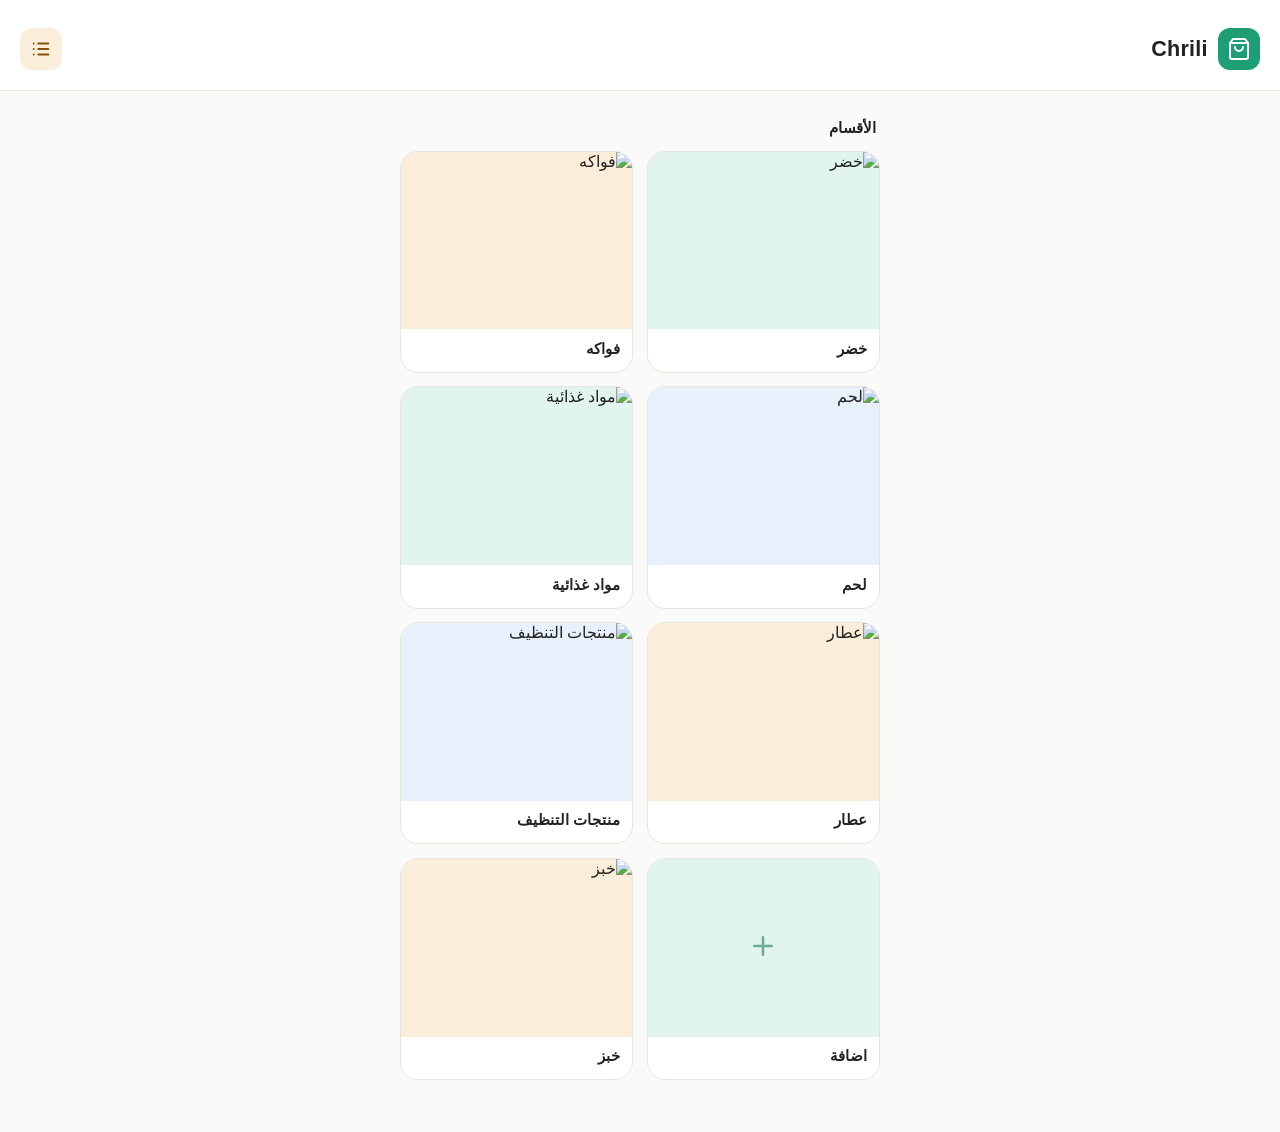
==== index.html @ 90c9ab8b "index pages" ====
<!DOCTYPE html>
<html lang="ar" dir="rtl">
<head>
<meta charset="UTF-8">
<meta name="viewport" content="width=device-width, initial-scale=1.0, maximum-scale=1.0, viewport-fit=cover">
<title>Chrili</title>
<style>
  :root{
    --teal:#1D9E75;
    --teal-dark:#0F6E56;
    --teal-light:#E1F5EE;
    --amber:#EF9F27;
    --amber-dark:#854F0B;
    --amber-light:#FAEEDA;
    --blue:#378ADD;
    --blue-dark:#0C447C;
    --blue-light:#E6F1FB;
    --bg:#FAFAF8;
    --card-bg:#FFFFFF;
    --ink:#22221F;
    --ink-soft:#6B6A63;
    --border:#E7E5DE;
    --radius:18px;
  }

  *{box-sizing:border-box; margin:0; padding:0;}

  body{
    background:var(--bg);
    color:var(--ink);
    font-family:'Segoe UI', 'Tahoma', 'Helvetica Neue', Arial, sans-serif;
    -webkit-font-smoothing:antialiased;
    min-height:100vh;
    padding-bottom:2rem;
  }

  header{
    padding:1.75rem 1.25rem 1.25rem;
    background:linear-repeat, var(--card-bg);
    background:var(--card-bg);
    border-bottom:1px solid var(--border);
    position:sticky;
    top:0;
    z-index:10;
  }

  .brand{
    display:flex;
    align-items:center;
    gap:0.65rem;
  }

  .brand-mark{
    width:42px;
    height:42px;
    border-radius:12px;
    background:var(--teal);
    display:flex;
    align-items:center;
    justify-content:center;
    flex-shrink:0;
  }

  .brand-mark svg{ width:24px; height:24px; }

  .brand-text h1{
    font-size:1.35rem;
    font-weight:700;
    letter-spacing:0.2px;
  }

  .brand-text p{
    font-size:0.8rem;
    color:var(--ink-soft);
    margin-top:1px;
  }

  .header-row{
    display:flex;
    align-items:center;
    justify-content:space-between;
    gap:0.75rem;
  }

  .list-btn{
    width:42px;
    height:42px;
    border-radius:12px;
    background:var(--amber-light);
    display:flex;
    align-items:center;
    justify-content:center;
    flex-shrink:0;
    color:var(--amber-dark);
    text-decoration:none;
    -webkit-tap-highlight-color:transparent;
    transition:transform 0.12s ease;
  }

  .list-btn:active{ transform:scale(0.94); }

  .list-btn svg{ width:22px; height:22px; }

  main{
    padding:1.25rem;
    max-width:520px;
    margin:0 auto;
  }

  .section-label{
    font-size:0.95rem;
    font-weight:700;
    color:var(--ink);
    margin:0.5rem 0.25rem 0.85rem;
  }

  .grid{
    display:grid;
    grid-template-columns:repeat(2, 1fr);
    gap:0.85rem;
  }

  .card{
    background:var(--card-bg);
    border:1px solid var(--border);
    border-radius:var(--radius);
    overflow:hidden;
    text-decoration:none;
    color:inherit;
    display:flex;
    flex-direction:column;
    -webkit-tap-highlight-color:transparent;
    transition:transform 0.12s ease;
  }

  .card:active{
    transform:scale(0.97);
  }

  .card-image{
    aspect-ratio:1.3 / 1;
    width:100%;
    display:flex;
    align-items:center;
    justify-content:center;
    position:relative;
  }

  .card-image img{
    width:100%;
    height:100%;
    object-fit:cover;
    display:block;
  }

  .card-image .placeholder-icon{
    opacity:0.55;
  }

  .card-image .placeholder-icon svg{
    width:30px;
    height:30px;
  }

  .card-title{
    padding:0.65rem 0.75rem 0.8rem;
    font-size:0.92rem;
    font-weight:600;
    line-height:1.3;
  }

  /* three-color rotation for card image backgrounds */
  .card:nth-child(3n+1) .card-image{ background:var(--teal-light); }
  .card:nth-child(3n+1) .placeholder-icon{ color:var(--teal-dark); }

  .card:nth-child(3n+2) .card-image{ background:var(--amber-light); }
  .card:nth-child(3n+2) .placeholder-icon{ color:var(--amber-dark); }

  .card:nth-child(3n+3) .card-image{ background:var(--blue-light); }
  .card:nth-child(3n+3) .placeholder-icon{ color:var(--blue-dark); }

  .add-card{
    background:var(--card-bg);
    border:1.5px dashed var(--border);
    border-radius:var(--radius);
    display:flex;
    flex-direction:column;
    align-items:center;
    justify-content:center;
    aspect-ratio:1.3/1;
    color:var(--ink-soft);
    gap:0.4rem;
    grid-column:1 / -1;
    padding:1.4rem;
    text-decoration:none;
  }

  .add-card svg{ width:26px; height:26px; }

  .add-card span{ font-size:0.85rem; font-weight:600; }

  footer{
    text-align:center;
    padding:1.5rem 1rem 0.5rem;
    font-size:0.75rem;
    color:var(--ink-soft);
  }

  /* add-category overlay */
  .overlay{
    position:fixed;
    inset:0;
    background:rgba(34,34,31,0.45);
    display:none;
    align-items:flex-end;
    justify-content:center;
    z-index:50;
  }

  .overlay.open{ display:flex; }

  .add-panel{
    background:var(--card-bg);
    width:100%;
    max-width:520px;
    border-radius:22px 22px 0 0;
    padding:1.5rem 1.25rem calc(1.5rem + env(safe-area-inset-bottom));
  }

  .add-panel-title{
    font-size:1.05rem;
    font-weight:700;
    margin-bottom:1.1rem;
  }

  .field-label{
    display:block;
    font-size:0.82rem;
    font-weight:600;
    color:var(--ink-soft);
    margin:0.9rem 0 0.4rem;
  }

  .field-input{
    width:100%;
    padding:0.7rem 0.85rem;
    border:1px solid var(--border);
    border-radius:12px;
    font-size:0.95rem;
    font-family:inherit;
    background:var(--bg);
    color:var(--ink);
  }

  .field-input:focus{
    outline:none;
    border-color:var(--teal);
  }

  .panel-actions{
    display:flex;
    gap:0.75rem;
    margin-top:1.4rem;
  }

  .btn-cancel, .btn-save{
    flex:1;
    padding:0.75rem;
    border-radius:12px;
    font-size:0.92rem;
    font-weight:700;
    font-family:inherit;
    border:none;
    cursor:pointer;
  }

  .btn-cancel{
    background:var(--bg);
    color:var(--ink-soft);
    border:1px solid var(--border);
  }

  .btn-save{
    background:var(--teal);
    color:#fff;
  }

  .btn-save:active, .btn-cancel:active{
    transform:scale(0.97);
  }
</style>
</head>
<body>

<header>
  <div class="header-row">
    <div class="brand">
      <div class="brand-mark">
        <svg viewBox="0 0 24 24" fill="none" stroke="white" stroke-width="2" stroke-linecap="round" stroke-linejoin="round">
          <path d="M6 2 3 6v14a2 2 0 0 0 2 2h14a2 2 0 0 0 2-2V6l-3-4Z"/>
          <path d="M3 6h18"/>
          <path d="M16 10a4 4 0 0 1-8 0"/>
        </svg>
      </div>
      <div class="brand-text">
        <h1>Chrili</h1>
      </div>
    </div>

    <a href="list.html" class="list-btn" aria-label="لائحة المنتجات">
      <svg viewBox="0 0 24 24" fill="none" stroke="currentColor" stroke-width="2" stroke-linecap="round" stroke-linejoin="round">
        <path d="M9 6h11M9 12h11M9 18h11"/>
        <path d="M4 6h.01M4 12h.01M4 18h.01"/>
      </svg>
    </a>
  </div>
</header>

<main>
  <p class="section-label">الأقسام</p>

  <div class="grid">

    <a href="vegetables.html" class="card">
      <div class="card-image">
        <img src="https://cdn.britannica.com/17/196817-050-6A15DAC3/vegetables.jpg?w=400&h=300&c=crop" alt="خضر">
      </div>
      <div class="card-title">خضر</div>
    </a>

    <a href="fruits.html" class="card">
      <div class="card-image">
        <img src="https://new-server.developingexperts.com/file-cdn/images/get/10327817-17cf-4578-97e1-704cbadb8a01?transform=resize:340x_~fit:contain;format:webp;quality:80" alt="فواكه">
      </div>
      <div class="card-title">فواكه</div>
    </a>

    <a href="meat.html" class="card">
      <div class="card-image">
        <img src="https://cdn.britannica.com/72/143572-050-87DF1262/pork-butcher-shop-Hong-Kong.jpg" alt="لحم">
      </div>
      <div class="card-title">لحم</div>
    </a>

    <a href="groceries.html" class="card">
      <div class="card-image">
        <img src="https://www.sciencesetavenir.fr/assets/img/2018/04/12/cover-r4x3w1200-5acf35a316a27-des-additifs-dans-nos-yaourts.jpg" alt="مواد غذائية">
      </div>
      <div class="card-title">مواد غذائية</div>
    </a>

    <a href="spices.html" class="card">
      <div class="card-image">
        <img src="https://nyspiceshop.com/cdn/shop/articles/SPICES_VS._SEASONING.jpeg?v=1568991269" alt="عطار">
      </div>
      <div class="card-title">عطار</div>
    </a>

    <a href="cleaning.html" class="card">
      <div class="card-image">
        <img src="https://encrypted-tbn0.gstatic.com/images?q=tbn:ANd9GcSb67256nlsyabOCZ8KqIWoLm4LK-iqXU70BHG3jqZciRvmSw8yTvem2GU&s=10" alt="منتجات التنظيف">
      </div>
      <div class="card-title">منتجات التنظيف</div>
    </a>

    <a href="pantry.html" class="card" aria-label="اضافة قسم جديد">
      <div class="card-image">
        <span class="placeholder-icon">
          <svg viewBox="0 0 24 24" fill="none" stroke="currentColor" stroke-width="2" stroke-linecap="round" stroke-linejoin="round" width="36" height="36" aria-hidden="true">
  <path d="M12 5v14M5 12h14"/>
</svg>
        </span>
      </div>
      <div class="card-title">اضافة</div>
    </a>

    <a href="bakery.html" class="card">
      <div class="card-image">
        <img src="https://upload.wikimedia.org/wikipedia/commons/thumb/c/c7/Korb_mit_Br%C3%B6tchen.JPG/1280px-Korb_mit_Br%C3%B6tchen.JPG" alt="خبز">
      </div>
      <div class="card-title">خبز</div>
    </a>

  </div>
</main>

<div class="overlay" id="overlay">
  <div class="add-panel">
    <p class="add-panel-title">قسم جديد</p>

    <label class="field-label" for="catName">اسم القسم</label>
    <input type="text" id="catName" class="field-input" placeholder="مثال: فواكه مجففة">

    <label class="field-label" for="catLink">اسم الصفحة (اختياري)</label>
    <input type="text" id="catLink" class="field-input" placeholder="مثال: dried-fruits.html">

    <div class="panel-actions">
      <button type="button" class="btn-cancel" id="cancelBtn">إلغاء</button>
      <button type="button" class="btn-save" id="saveBtn">إضافة</button>
    </div>
  </div>
</div>

<script>
  const grid = document.querySelector('.grid');
  const addCardBtn = document.getElementById('addCardBtn');
  const overlay = document.getElementById('overlay');
  const cancelBtn = document.getElementById('cancelBtn');
  const saveBtn = document.getElementById('saveBtn');
  const catName = document.getElementById('catName');
  const catLink = document.getElementById('catLink');

  const STORAGE_KEY = 'chrili-custom-categories';

  const colorClasses = ['c1', 'c2', 'c3'];
  const colorStyles = {
    c1: { bg: 'var(--teal-light)', ic: 'var(--teal-dark)' },
    c2: { bg: 'var(--amber-light)', ic: 'var(--amber-dark)' },
    c3: { bg: 'var(--blue-light)', ic: 'var(--blue-dark)' }
  };

  function slugify(text){
    return text.trim().toLowerCase()
      .replace(/[^\p{L}\p{N}]+/gu, '-')
      .replace(/^-+|-+$/g, '') || 'category';
  }

  function createCard(name, link, colorKey){
    const a = document.createElement('a');
    a.className = 'card';
    a.href = link;
    const colors = colorStyles[colorKey];
    a.innerHTML = `
      <div class="card-image" style="background:${colors.bg}">
        <span class="placeholder-icon" style="color:${colors.ic}">
          <svg viewBox="0 0 24 24" fill="none" stroke="currentColor" stroke-width="1.8" stroke-linecap="round" stroke-linejoin="round"><rect x="4" y="4" width="16" height="16" rx="3"/><path d="M12 8v8M8 12h8"/></svg>
        </span>
      </div>
      <div class="card-title">${name}</div>
    `;
    return a;
  }

  function addCategory(name, link, save){
    const count = grid.querySelectorAll('.card').length;
    const colorKey = colorClasses[count % 3];
    const finalLink = link || (slugify(name) + '.html');
    const card = createCard(name, finalLink, colorKey);
    grid.insertBefore(card, addCardBtn);

    if(save){
      const list = JSON.parse(localStorage.getItem(STORAGE_KEY) || '[]');
      list.push({ name, link: finalLink });
      localStorage.setItem(STORAGE_KEY, JSON.stringify(list));
    }
  }

  function openPanel(){
    overlay.classList.add('open');
    catName.value = '';
    catLink.value = '';
    setTimeout(() => catName.focus(), 50);
  }

  function closePanel(){
    overlay.classList.remove('open');
  }

  if(addCardBtn){ addCardBtn.addEventListener('click', openPanel); }
  cancelBtn.addEventListener('click', closePanel);
  overlay.addEventListener('click', (e) => { if(e.target === overlay) closePanel(); });

  saveBtn.addEventListener('click', () => {
    const name = catName.value.trim();
    if(!name) { catName.focus(); return; }
    addCategory(name, catLink.value.trim(), true);
    closePanel();
  });

  catName.addEventListener('keydown', (e) => {
    if(e.key === 'Enter') saveBtn.click();
  });

  // restore previously added categories
  (function restore(){
    const list = JSON.parse(localStorage.getItem(STORAGE_KEY) || '[]');
    list.forEach(item => addCategory(item.name, item.link, false));
  })();
</script>

</body>
</html>
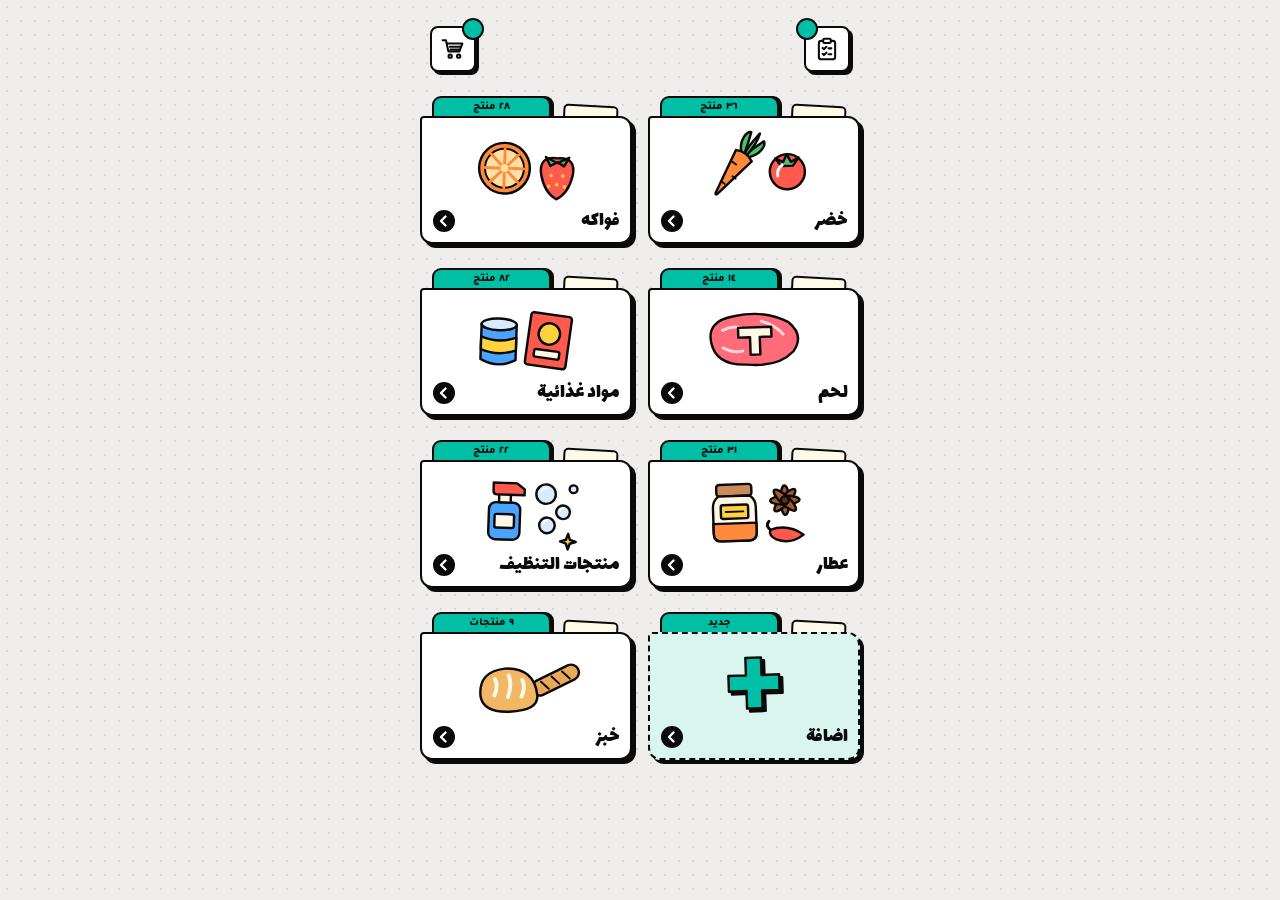
==== commit 84b5d313: "update the index to retro version" ====
--- a/index.html
+++ b/index.html
@@ -1,492 +1,344 @@
-<!DOCTYPE html>
-<html lang="ar" dir="rtl">
-<head>
-<meta charset="UTF-8">
-<meta name="viewport" content="width=device-width, initial-scale=1.0, maximum-scale=1.0, viewport-fit=cover">
-<title>Chrili</title>
+<!doctype html><html><head><meta charset=utf8><meta name=viewport content="width=device-width,initial-scale=1,viewport-fit=cover"><style>:root{color-scheme:light;box-sizing:border-box;padding-top:env(safe-area-inset-top,0px);padding-bottom:env(safe-area-inset-bottom,0px)}html{scroll-padding-top:env(safe-area-inset-top,0px)}body{margin:0;padding:0;font:14px -apple-system,BlinkMacSystemFont,sans-serif;background:#fff;color:#000}img{max-width:100%}[hidden]:not([hidden=until-found i]){display:none!important}</style></head><body>
+<title>Chrili-list</title>
+<meta name="claude:viewport-fit-sides" content="cover">
+<link rel="preconnect" href="https://fonts.googleapis.com">
+<link rel="preconnect" href="https://fonts.gstatic.com" crossorigin>
+<link rel="stylesheet" href="https://fonts.googleapis.com/css2?family=Lalezar&family=Tajawal:wght@500;700;800&display=swap">
 <style>
-  :root{
-    --teal:#1D9E75;
-    --teal-dark:#0F6E56;
-    --teal-light:#E1F5EE;
-    --amber:#EF9F27;
-    --amber-dark:#854F0B;
-    --amber-light:#FAEEDA;
-    --blue:#378ADD;
-    --blue-dark:#0C447C;
-    --blue-light:#E6F1FB;
-    --bg:#FAFAF8;
-    --card-bg:#FFFFFF;
-    --ink:#22221F;
-    --ink-soft:#6B6A63;
-    --border:#E7E5DE;
-    --radius:18px;
-  }
-
-  *{box-sizing:border-box; margin:0; padding:0;}
-
-  body{
-    background:var(--bg);
-    color:var(--ink);
-    font-family:'Segoe UI', 'Tahoma', 'Helvetica Neue', Arial, sans-serif;
-    -webkit-font-smoothing:antialiased;
-    min-height:100vh;
-    padding-bottom:2rem;
-  }
-
-  header{
-    padding:1.75rem 1.25rem 1.25rem;
-    background:linear-repeat, var(--card-bg);
-    background:var(--card-bg);
-    border-bottom:1px solid var(--border);
-    position:sticky;
-    top:0;
-    z-index:10;
-  }
-
-  .brand{
-    display:flex;
-    align-items:center;
-    gap:0.65rem;
-  }
-
-  .brand-mark{
-    width:42px;
-    height:42px;
-    border-radius:12px;
-    background:var(--teal);
-    display:flex;
-    align-items:center;
-    justify-content:center;
-    flex-shrink:0;
-  }
-
-  .brand-mark svg{ width:24px; height:24px; }
-
-  .brand-text h1{
-    font-size:1.35rem;
-    font-weight:700;
-    letter-spacing:0.2px;
-  }
-
-  .brand-text p{
-    font-size:0.8rem;
-    color:var(--ink-soft);
-    margin-top:1px;
-  }
-
-  .header-row{
-    display:flex;
-    align-items:center;
-    justify-content:space-between;
-    gap:0.75rem;
-  }
-
-  .list-btn{
-    width:42px;
-    height:42px;
-    border-radius:12px;
-    background:var(--amber-light);
-    display:flex;
-    align-items:center;
-    justify-content:center;
-    flex-shrink:0;
-    color:var(--amber-dark);
-    text-decoration:none;
-    -webkit-tap-highlight-color:transparent;
-    transition:transform 0.12s ease;
-  }
-
-  .list-btn:active{ transform:scale(0.94); }
-
-  .list-btn svg{ width:22px; height:22px; }
-
-  main{
-    padding:1.25rem;
-    max-width:520px;
-    margin:0 auto;
-  }
-
-  .section-label{
-    font-size:0.95rem;
-    font-weight:700;
-    color:var(--ink);
-    margin:0.5rem 0.25rem 0.85rem;
-  }
-
-  .grid{
-    display:grid;
-    grid-template-columns:repeat(2, 1fr);
-    gap:0.85rem;
-  }
-
-  .card{
-    background:var(--card-bg);
-    border:1px solid var(--border);
-    border-radius:var(--radius);
-    overflow:hidden;
-    text-decoration:none;
-    color:inherit;
-    display:flex;
-    flex-direction:column;
-    -webkit-tap-highlight-color:transparent;
-    transition:transform 0.12s ease;
-  }
-
-  .card:active{
-    transform:scale(0.97);
-  }
-
-  .card-image{
-    aspect-ratio:1.3 / 1;
-    width:100%;
-    display:flex;
-    align-items:center;
-    justify-content:center;
-    position:relative;
-  }
-
-  .card-image img{
-    width:100%;
-    height:100%;
-    object-fit:cover;
-    display:block;
-  }
-
-  .card-image .placeholder-icon{
-    opacity:0.55;
-  }
-
-  .card-image .placeholder-icon svg{
-    width:30px;
-    height:30px;
-  }
-
-  .card-title{
-    padding:0.65rem 0.75rem 0.8rem;
-    font-size:0.92rem;
-    font-weight:600;
-    line-height:1.3;
-  }
-
-  /* three-color rotation for card image backgrounds */
-  .card:nth-child(3n+1) .card-image{ background:var(--teal-light); }
-  .card:nth-child(3n+1) .placeholder-icon{ color:var(--teal-dark); }
-
-  .card:nth-child(3n+2) .card-image{ background:var(--amber-light); }
-  .card:nth-child(3n+2) .placeholder-icon{ color:var(--amber-dark); }
-
-  .card:nth-child(3n+3) .card-image{ background:var(--blue-light); }
-  .card:nth-child(3n+3) .placeholder-icon{ color:var(--blue-dark); }
-
-  .add-card{
-    background:var(--card-bg);
-    border:1.5px dashed var(--border);
-    border-radius:var(--radius);
-    display:flex;
-    flex-direction:column;
-    align-items:center;
-    justify-content:center;
-    aspect-ratio:1.3/1;
-    color:var(--ink-soft);
-    gap:0.4rem;
-    grid-column:1 / -1;
-    padding:1.4rem;
-    text-decoration:none;
-  }
-
-  .add-card svg{ width:26px; height:26px; }
-
-  .add-card span{ font-size:0.85rem; font-weight:600; }
-
-  footer{
-    text-align:center;
-    padding:1.5rem 1rem 0.5rem;
-    font-size:0.75rem;
-    color:var(--ink-soft);
-  }
-
-  /* add-category overlay */
-  .overlay{
-    position:fixed;
-    inset:0;
-    background:rgba(34,34,31,0.45);
-    display:none;
-    align-items:flex-end;
-    justify-content:center;
-    z-index:50;
-  }
-
-  .overlay.open{ display:flex; }
-
-  .add-panel{
-    background:var(--card-bg);
-    width:100%;
-    max-width:520px;
-    border-radius:22px 22px 0 0;
-    padding:1.5rem 1.25rem calc(1.5rem + env(safe-area-inset-bottom));
-  }
-
-  .add-panel-title{
-    font-size:1.05rem;
-    font-weight:700;
-    margin-bottom:1.1rem;
-  }
-
-  .field-label{
-    display:block;
-    font-size:0.82rem;
-    font-weight:600;
-    color:var(--ink-soft);
-    margin:0.9rem 0 0.4rem;
-  }
-
-  .field-input{
-    width:100%;
-    padding:0.7rem 0.85rem;
-    border:1px solid var(--border);
-    border-radius:12px;
-    font-size:0.95rem;
-    font-family:inherit;
-    background:var(--bg);
-    color:var(--ink);
-  }
-
-  .field-input:focus{
-    outline:none;
-    border-color:var(--teal);
-  }
-
-  .panel-actions{
-    display:flex;
-    gap:0.75rem;
-    margin-top:1.4rem;
-  }
-
-  .btn-cancel, .btn-save{
-    flex:1;
-    padding:0.75rem;
-    border-radius:12px;
-    font-size:0.92rem;
-    font-weight:700;
-    font-family:inherit;
-    border:none;
-    cursor:pointer;
-  }
-
-  .btn-cancel{
-    background:var(--bg);
-    color:var(--ink-soft);
-    border:1px solid var(--border);
-  }
-
-  .btn-save{
-    background:var(--teal);
-    color:#fff;
-  }
-
-  .btn-save:active, .btn-cancel:active{
-    transform:scale(0.97);
-  }
+/* Layout: a retro file cabinet. Two-column grid of folders (teal tab, hard black offset shadow, paper sheet peeking out the back),
+   a hand-drawn sticker inside each one, cart and shopping-list buttons pinned to the top corners exactly as in the wireframe.
+   Single look by choice: flat paper, black ink, one teal. */
+:root {
+  --paper: #efeeec;
+  --ink: #0a0a0a;
+  --teal: #00bfa5;
+  --mint: #d9f5ee;
+  --cream: #fffbe8;
+  --white: #ffffff;
+  --danger: #a3211b;
+  --f-display: 'Lalezar', 'Tajawal', 'Segoe UI', Tahoma, sans-serif;
+  --f-body: 'Tajawal', 'Segoe UI', Tahoma, sans-serif;
+}
+* { box-sizing: border-box; }
+body {
+  background-color: var(--paper);
+  background-image: radial-gradient(rgba(10, 10, 10, 0.1) 1px, transparent 1.2px);
+  background-size: 14px 14px;
+  color: var(--ink);
+  font-family: var(--f-body);
+  padding-left: max(16px, env(safe-area-inset-left, 0px));
+  padding-right: max(16px, env(safe-area-inset-right, 0px));
+  padding-block: 18px 44px;
+  min-height: 100vh;
+}
+.app { max-width: 440px; margin: 0 auto; }
+
+.top { direction: ltr; display: flex; justify-content: space-between; padding: 8px 10px 0; }
+.icon-btn {
+  position: relative; width: 46px; height: 46px; display: grid; place-items: center; padding: 0;
+  background: var(--white); border: 2px solid var(--ink); border-radius: 8px; box-shadow: 3px 3px 0 var(--ink);
+  cursor: pointer; transition: translate 0.08s, box-shadow 0.08s; -webkit-tap-highlight-color: transparent;
+}
+.icon-btn:active { translate: 2px 2px; box-shadow: 1px 1px 0 var(--ink); }
+.icon-btn:focus-visible { outline: 3px dashed var(--ink); outline-offset: 4px; }
+.icon-btn svg { width: 26px; height: 26px; }
+.badge {
+  position: absolute; top: -10px; min-width: 22px; height: 22px; padding: 0 5px;
+  background: var(--teal); color: var(--ink); border: 2px solid var(--ink); border-radius: 11px;
+  font: 800 12px/18px var(--f-body); text-align: center;
+}
+.badge.r { right: -10px; }
+.badge.l { left: -10px; }
+
+/* heading */
+.heading { display: flex; align-items: flex-end; justify-content: space-between; gap: 12px; margin-top: 26px; }
+h1 {
+  margin: 0; font: 400 38px/1.15 var(--f-display); padding-inline: 6px;
+  background-image: linear-gradient(transparent 60%, var(--teal) 60% 92%, transparent 92%);
+}
+.count {
+  font: 800 13px/1 var(--f-body); padding: 7px 11px; background: var(--white);
+  border: 2px solid var(--ink); border-radius: 999px; white-space: nowrap;
+}
+.lead { margin: 10px 6px 0; font: 500 15px/1.6 var(--f-body); color: #3b3a38; }
+
+/* folders */
+.grid { display: grid; grid-template-columns: repeat(2, minmax(0, 1fr)); gap: 24px 16px; margin-top: 24px; }
+.folder {
+  position: relative; display: block; width: 100%; padding: 20px 0 0; border: 0; background: none;
+  font: inherit; color: inherit; text-align: right; cursor: pointer; isolation: isolate;
+  transition: translate 0.08s; -webkit-tap-highlight-color: transparent;
+}
+.folder:active { translate: 3px 3px; }
+.folder:active .card { box-shadow: 1px 1px 0 var(--ink); }
+.folder:focus-visible { outline: 3px dashed var(--ink); outline-offset: 5px; border-radius: 12px; }
+.tab {
+  position: absolute; left: 12px; top: 0; width: 56%; height: 20px; z-index: 2;
+  display: grid; place-items: center; background: var(--teal);
+  border: 2px solid var(--ink); border-bottom: 0; border-radius: 9px 9px 0 0; box-shadow: 3px 0 0 var(--ink);
+}
+.tabtxt { font: 800 11px/1 var(--f-body); white-space: nowrap; }
+.paper {
+  position: absolute; right: 14px; top: 9px; width: 26%; height: 26px; z-index: 0;
+  background: var(--cream); border: 2px solid var(--ink); border-radius: 5px; rotate: 3deg; transition: translate 0.18s;
+}
+.card {
+  position: relative; z-index: 1; display: flex; flex-direction: column; height: 128px; padding: 6px 10px 9px;
+  background: var(--white); border: 2px solid var(--ink); border-radius: 4px 12px 12px 12px; box-shadow: 4px 4px 0 var(--ink);
+  transition: box-shadow 0.08s;
+}
+.art { flex: 1; min-height: 0; display: grid; place-items: center; }
+.art svg { width: 100%; height: 78px; overflow: visible; rotate: -2deg; transition: translate 0.18s, rotate 0.18s; }
+.folder:nth-child(even) .art svg { rotate: 2deg; }
+@media (hover: hover) {
+  .folder:hover .art svg { translate: 0 -6px; rotate: -5deg; }
+  .folder:hover .paper { translate: 0 -5px; }
+}
+.row { display: flex; align-items: center; justify-content: space-between; gap: 8px; }
+.name { min-width: 0; font: 400 21px/1.1 var(--f-display); overflow-wrap: anywhere; }
+.go { flex: none; width: 24px; height: 24px; }
+.folder.add .card { background: var(--mint); border-style: dashed; }
+.folder.fresh .card { animation: drop 0.35s ease-out; }
+@keyframes drop { from { translate: 0 -10px; opacity: 0; } to { translate: 0 0; opacity: 1; } }
+
+/* add sheet */
+.scrim { position: fixed; inset: 0; z-index: 20; display: flex; align-items: flex-end; justify-content: center; background: rgba(10, 10, 10, 0.5); }
+.sheet {
+  width: 100%; max-width: 440px; display: grid; gap: 14px; background: var(--cream);
+  border: 2px solid var(--ink); border-bottom: 0; border-radius: 16px 16px 0 0;
+  padding: 20px max(16px, env(safe-area-inset-right, 0px)) calc(22px + env(safe-area-inset-bottom, 0px)) max(16px, env(safe-area-inset-left, 0px));
+}
+.sheet h2 { margin: 0; font: 400 28px/1.2 var(--f-display); }
+.sheet label { font: 800 14px/1 var(--f-body); }
+.field {
+  width: 100%; margin-top: 8px; padding: 12px 14px; background: var(--white); color: var(--ink);
+  border: 2px solid var(--ink); border-radius: 8px; font: 500 16px/1.4 var(--f-body);
+}
+.field:focus { outline: none; box-shadow: 3px 3px 0 var(--teal); }
+.err { margin: 0; min-height: 1.2em; font: 700 14px/1.4 var(--f-body); color: var(--danger); }
+.actions { display: flex; gap: 12px; }
+.btn {
+  flex: 1; padding: 13px 16px; background: var(--white); color: var(--ink); border: 2px solid var(--ink); border-radius: 8px;
+  box-shadow: 3px 3px 0 var(--ink); font: 800 16px/1 var(--f-body); cursor: pointer; transition: translate 0.08s, box-shadow 0.08s;
+}
+.btn.primary { background: var(--teal); flex: 2; }
+.btn:active { translate: 2px 2px; box-shadow: 1px 1px 0 var(--ink); }
+.btn:focus-visible { outline: 3px dashed var(--ink); outline-offset: 3px; }
+
+@media (prefers-reduced-motion: reduce) {
+  *, *::before, *::after { transition: none !important; animation: none !important; }
+}
 </style>
-</head>
-<body>
-
-<header>
-  <div class="header-row">
-    <div class="brand">
-      <div class="brand-mark">
-        <svg viewBox="0 0 24 24" fill="none" stroke="white" stroke-width="2" stroke-linecap="round" stroke-linejoin="round">
-          <path d="M6 2 3 6v14a2 2 0 0 0 2 2h14a2 2 0 0 0 2-2V6l-3-4Z"/>
-          <path d="M3 6h18"/>
-          <path d="M16 10a4 4 0 0 1-8 0"/>
-        </svg>
+
+<div class="app" dir="rtl" lang="ar">
+  <header class="top">
+    <button class="icon-btn" type="button" aria-label="السلة">
+      <svg viewBox="0 0 24 24" fill="none" stroke="#0a0a0a" stroke-width="1.9" stroke-linecap="round" stroke-linejoin="round" aria-hidden="true">
+        <path d="M2.5 4h3l2.2 10.2h10.2L20.6 7H6.4"/><path d="M9 10h10M9.6 12.4H18"/><circle cx="9.4" cy="18.6" r="1.5"/><circle cx="17.2" cy="18.6" r="1.5"/>
+      </svg>
+      <span class="badge r"></span>
+    </button>
+    <button class="icon-btn" type="button" aria-label="قائمة التسوق">
+      <svg viewBox="0 0 24 24" fill="none" stroke="#0a0a0a" stroke-width="1.9" stroke-linecap="round" stroke-linejoin="round" aria-hidden="true">
+        <rect x="4.5" y="4.5" width="15" height="17" rx="2.2"/><rect x="8.5" y="2.5" width="7" height="4" rx="1.2" fill="#fff"/>
+        <path d="M8 11l1.2 1.2L11.4 10M13.4 11.4H16M8 16.4l1.2 1.2 2.2-2.2M13.4 16.8H16"/>
+      </svg>
+      <span class="badge l"></span>
+    </button>
+  </header>
+
+  <main class="grid" id="grid"></main>
+
+  <div class="scrim" id="scrim" hidden>
+    <form class="sheet" id="sheet" role="dialog" aria-modal="true" aria-labelledby="sheetTitle" novalidate>
+      <h2 id="sheetTitle">قسم جديد</h2>
+      <div>
+        <label for="catName">اسم القسم</label>
+        <input class="field" id="catName" type="text" maxlength="18" autocomplete="off" placeholder="مثال: مشروبات">
       </div>
-      <div class="brand-text">
-        <h1>Chrili</h1>
+      <p class="err" id="err" role="alert"></p>
+      <div class="actions">
+        <button class="btn primary" type="submit">إضافة القسم</button>
+        <button class="btn" type="button" id="cancel">إلغاء</button>
       </div>
-    </div>
-
-    <a href="list.html" class="list-btn" aria-label="لائحة المنتجات">
-      <svg viewBox="0 0 24 24" fill="none" stroke="currentColor" stroke-width="2" stroke-linecap="round" stroke-linejoin="round">
-        <path d="M9 6h11M9 12h11M9 18h11"/>
-        <path d="M4 6h.01M4 12h.01M4 18h.01"/>
-      </svg>
-    </a>
-  </div>
-</header>
-
-<main>
-  <p class="section-label">الأقسام</p>
-
-  <div class="grid">
-
-    <a href="vegetables.html" class="card">
-      <div class="card-image">
-        <img src="https://cdn.britannica.com/17/196817-050-6A15DAC3/vegetables.jpg?w=400&h=300&c=crop" alt="خضر">
-      </div>
-      <div class="card-title">خضر</div>
-    </a>
-
-    <a href="fruits.html" class="card">
-      <div class="card-image">
-        <img src="https://new-server.developingexperts.com/file-cdn/images/get/10327817-17cf-4578-97e1-704cbadb8a01?transform=resize:340x_~fit:contain;format:webp;quality:80" alt="فواكه">
-      </div>
-      <div class="card-title">فواكه</div>
-    </a>
-
-    <a href="meat.html" class="card">
-      <div class="card-image">
-        <img src="https://cdn.britannica.com/72/143572-050-87DF1262/pork-butcher-shop-Hong-Kong.jpg" alt="لحم">
-      </div>
-      <div class="card-title">لحم</div>
-    </a>
-
-    <a href="groceries.html" class="card">
-      <div class="card-image">
-        <img src="https://www.sciencesetavenir.fr/assets/img/2018/04/12/cover-r4x3w1200-5acf35a316a27-des-additifs-dans-nos-yaourts.jpg" alt="مواد غذائية">
-      </div>
-      <div class="card-title">مواد غذائية</div>
-    </a>
-
-    <a href="spices.html" class="card">
-      <div class="card-image">
-        <img src="https://nyspiceshop.com/cdn/shop/articles/SPICES_VS._SEASONING.jpeg?v=1568991269" alt="عطار">
-      </div>
-      <div class="card-title">عطار</div>
-    </a>
-
-    <a href="cleaning.html" class="card">
-      <div class="card-image">
-        <img src="https://encrypted-tbn0.gstatic.com/images?q=tbn:ANd9GcSb67256nlsyabOCZ8KqIWoLm4LK-iqXU70BHG3jqZciRvmSw8yTvem2GU&s=10" alt="منتجات التنظيف">
-      </div>
-      <div class="card-title">منتجات التنظيف</div>
-    </a>
-
-    <a href="pantry.html" class="card" aria-label="اضافة قسم جديد">
-      <div class="card-image">
-        <span class="placeholder-icon">
-          <svg viewBox="0 0 24 24" fill="none" stroke="currentColor" stroke-width="2" stroke-linecap="round" stroke-linejoin="round" width="36" height="36" aria-hidden="true">
-  <path d="M12 5v14M5 12h14"/>
-</svg>
-        </span>
-      </div>
-      <div class="card-title">اضافة</div>
-    </a>
-
-    <a href="bakery.html" class="card">
-      <div class="card-image">
-        <img src="https://upload.wikimedia.org/wikipedia/commons/thumb/c/c7/Korb_mit_Br%C3%B6tchen.JPG/1280px-Korb_mit_Br%C3%B6tchen.JPG" alt="خبز">
-      </div>
-      <div class="card-title">خبز</div>
-    </a>
-
-  </div>
-</main>
-
-<div class="overlay" id="overlay">
-  <div class="add-panel">
-    <p class="add-panel-title">قسم جديد</p>
-
-    <label class="field-label" for="catName">اسم القسم</label>
-    <input type="text" id="catName" class="field-input" placeholder="مثال: فواكه مجففة">
-
-    <label class="field-label" for="catLink">اسم الصفحة (اختياري)</label>
-    <input type="text" id="catLink" class="field-input" placeholder="مثال: dried-fruits.html">
-
-    <div class="panel-actions">
-      <button type="button" class="btn-cancel" id="cancelBtn">إلغاء</button>
-      <button type="button" class="btn-save" id="saveBtn">إضافة</button>
-    </div>
+    </form>
   </div>
 </div>
 
 <script>
-  const grid = document.querySelector('.grid');
-  const addCardBtn = document.getElementById('addCardBtn');
-  const overlay = document.getElementById('overlay');
-  const cancelBtn = document.getElementById('cancelBtn');
-  const saveBtn = document.getElementById('saveBtn');
-  const catName = document.getElementById('catName');
-  const catLink = document.getElementById('catLink');
-
-  const STORAGE_KEY = 'chrili-custom-categories';
-
-  const colorClasses = ['c1', 'c2', 'c3'];
-  const colorStyles = {
-    c1: { bg: 'var(--teal-light)', ic: 'var(--teal-dark)' },
-    c2: { bg: 'var(--amber-light)', ic: 'var(--amber-dark)' },
-    c3: { bg: 'var(--blue-light)', ic: 'var(--blue-dark)' }
+(function () {
+  var O = '<svg viewBox="0 0 120 80" fill="none" stroke="#0a0a0a" stroke-width="2.5" stroke-linejoin="round" stroke-linecap="round" aria-hidden="true">';
+  var C = '</svg>';
+
+  var ART = {
+    /* خضر: carrot with leafy top and a tomato */
+    veg: O +
+      '<g transform="translate(50 28) rotate(38)">' +
+        '<path d="M-3 0 C-14 -10 -12 -22 -8 -24 C-5 -16 -3 -10 -1 -3 Z" fill="#4fc26b"/>' +
+        '<path d="M3 0 C14 -10 12 -22 8 -24 C5 -16 3 -10 1 -3 Z" fill="#4fc26b"/>' +
+        '<path d="M0 0 C-3 -12 0 -26 0 -28 C3 -20 3 -10 2 0 Z" fill="#4fc26b"/>' +
+        '<path d="M-10 0 Q0 -5 10 0 L1 48 Q0 50 -1 48 Z" fill="#ff8a3d"/>' +
+        '<path d="M-6 12 H-1 M3 24 H7 M-3 35 H1" stroke-width="2"/>' +
+      '</g>' +
+      '<circle cx="94" cy="46" r="18" fill="#ff5a4d"/>' +
+      '<path d="M82 32 L90 36 L94 28 L98 36 L106 32 L100 40 H88 Z" fill="#4fc26b"/>' +
+      '<path d="M84 50 Q83 43 89 39" stroke="#fff" stroke-width="3"/>' + C,
+
+    /* فواكه: orange slice and a strawberry */
+    fruit: O +
+      '<circle cx="38" cy="42" r="26" fill="#ff8a3d"/>' +
+      '<circle cx="38" cy="42" r="20" fill="#ffe0a3" stroke-width="2"/>' +
+      '<path d="M38 42 L58 42 M38 42 L52 56 M38 42 L38 62 M38 42 L24 56 M38 42 L18 42 M38 42 L24 28 M38 42 L38 22 M38 42 L52 28" stroke="#ff8a3d" stroke-width="3"/>' +
+      '<circle cx="38" cy="42" r="4" fill="#ffe0a3" stroke="none"/>' +
+      '<path d="M92 30 Q112 28 108 48 Q104 66 92 72 Q80 66 76 48 Q72 28 92 30 Z" fill="#ff5a4d"/>' +
+      '<path d="M80 29 L92 35 L104 29 L99 38 L92 34 L85 38 Z" fill="#4fc26b"/>' +
+      '<g fill="#ffd23f" stroke="none"><circle cx="86" cy="48" r="1.8"/><circle cx="98" cy="48" r="1.8"/><circle cx="92" cy="57" r="1.8"/><circle cx="84" cy="59" r="1.8"/><circle cx="100" cy="59" r="1.8"/></g>' + C,
+
+    /* لحم: T-bone steak */
+    meat: O +
+      '<path d="M16 42 Q12 20 40 16 Q72 10 96 24 Q112 38 100 54 Q84 70 52 66 Q20 66 16 42 Z" fill="#ff6b78"/>' +
+      '<path d="M28 30 Q40 24 52 30 M68 22 Q82 26 90 36 M28 48 Q38 54 48 52" stroke="#ffd7dc" stroke-width="3"/>' +
+      '<path d="M44 28 H78 V38 H66 V56 H56 V38 H44 Z" fill="#fff8e6"/>' + C,
+
+    /* مواد غذائية: tin can and a cereal box */
+    pantry: O +
+      '<g transform="rotate(6 83 41)"><rect x="62" y="14" width="42" height="54" rx="3" fill="#ff5a4d"/>' +
+      '<circle cx="83" cy="34" r="11" fill="#ffd23f"/><rect x="70" y="51" width="26" height="8" rx="2" fill="#fff8e6"/></g>' +
+      '<path d="M14 26 V62 Q32 72 50 62 V26" fill="#4aa3ff"/>' +
+      '<ellipse cx="32" cy="26" rx="18" ry="6" fill="#d9ecff"/>' +
+      '<path d="M14 39 Q32 46 50 39 V52 Q32 59 14 52 Z" fill="#ffd23f"/>' + C,
+
+    /* عطار: spice jar, star anise and a chili */
+    spice: O +
+      '<rect x="22" y="12" width="36" height="12" rx="3" fill="#c98b5a"/>' +
+      '<path d="M24 24 H56 Q62 28 62 36 V62 Q62 70 54 70 H26 Q18 70 18 62 V36 Q18 28 24 24 Z" fill="#fff8e6"/>' +
+      '<path d="M18 52 H62 V62 Q62 70 54 70 H26 Q18 70 18 62 Z" fill="#ff8a3d"/>' +
+      '<rect x="26" y="33" width="28" height="14" rx="2" fill="#ffd23f"/><path d="M31 40 H49" stroke-width="2"/>' +
+      '<g transform="translate(92 30)" fill="#a35a2c">' +
+        '<ellipse rx="4.5" ry="15"/><ellipse rx="4.5" ry="15" transform="rotate(45)"/>' +
+        '<ellipse rx="4.5" ry="15" transform="rotate(90)"/><ellipse rx="4.5" ry="15" transform="rotate(135)"/>' +
+        '<circle r="4" fill="#5a2f14"/>' +
+      '</g>' +
+      '<path d="M76 60 Q94 54 110 66 Q96 76 82 70 Q74 66 76 60 Z" fill="#ff5a4d"/>' +
+      '<path d="M76 60 Q71 55 75 51" stroke-width="3"/>' + C,
+
+    /* منتجات التنظيف: spray bottle, soap bubbles, sparkle */
+    clean: O +
+      '<rect x="22" y="32" width="32" height="38" rx="7" fill="#4aa3ff"/>' +
+      '<rect x="32" y="22" width="12" height="10" fill="#fff8e6"/>' +
+      '<path d="M26 12 H50 L58 18 V24 H30 Q26 24 26 20 Z" fill="#ff5a4d"/>' +
+      '<rect x="28" y="44" width="20" height="14" rx="2" fill="#fff8e6"/>' +
+      '<g fill="#d9ecff"><circle cx="80" cy="22" r="10"/><circle cx="98" cy="40" r="7"/><circle cx="82" cy="54" r="8"/><circle cx="108" cy="16" r="4"/></g>' +
+      '<g stroke="#fff" stroke-width="2"><path d="M75 19 Q77 16 80 16"/><path d="M95 38 Q96 36 98 36"/><path d="M78 52 Q79 49 82 49"/></g>' +
+      '<path d="M104 62 L106 68 L112 70 L106 72 L104 78 L102 72 L96 70 L102 68 Z" fill="#ffd23f"/>' + C,
+
+    /* خبز: round loaf with scoring and a baguette behind it */
+    bread: O +
+      '<g transform="rotate(-28 90 36)"><rect x="64" y="28" width="52" height="16" rx="8" fill="#e9a959"/>' +
+      '<path d="M76 31 L80 41 M88 31 L92 41 M100 31 L104 41" stroke-width="2"/></g>' +
+      '<path d="M14 56 Q10 30 38 26 Q68 24 72 52 Q74 68 44 70 Q18 72 14 56 Z" fill="#f2b765"/>' +
+      '<path d="M28 37 Q32 44 28 54 M42 33 Q46 42 42 55 M56 37 Q60 44 56 54" stroke="#fff8e6" stroke-width="4"/>' + C,
+
+    /* اضافة: chunky plus with a printed shadow */
+    add: O +
+      '<path transform="translate(3 3)" d="M52 14 H68 V32 H86 V48 H68 V66 H52 V48 H34 V32 H52 Z" fill="#0a0a0a"/>' +
+      '<path d="M52 14 H68 V32 H86 V48 H68 V66 H52 V48 H34 V32 H52 Z" fill="#00bfa5"/>' + C,
+
+    /* new category: price tag */
+    tag: O +
+      '<path d="M14 20 Q14 14 20 14 H64 L104 40 L64 66 H20 Q14 66 14 60 Z" fill="#ffd23f"/>' +
+      '<circle cx="30" cy="40" r="5" fill="#efeeec"/>' +
+      '<path d="M46 32 H72 M46 44 H64" stroke-width="3"/>' + C
   };
 
-  function slugify(text){
-    return text.trim().toLowerCase()
-      .replace(/[^\p{L}\p{N}]+/gu, '-')
-      .replace(/^-+|-+$/g, '') || 'category';
+  var CHEV = '<svg class="go" viewBox="0 0 24 24" aria-hidden="true"><circle cx="12" cy="12" r="11" fill="#0a0a0a"/>' +
+    '<path d="M13.5 7.5 9 12l4.5 4.5" fill="none" stroke="#fff" stroke-width="2.4" stroke-linecap="round" stroke-linejoin="round"/></svg>';
+
+  /* order matches the original page when read right to left */
+  var CATS = [
+    ['veg', 'خضر', '٣٦ منتج'],
+    ['fruit', 'فواكه', '٢٨ منتج'],
+    ['meat', 'لحم', '١٤ منتج'],
+    ['pantry', 'مواد غذائية', '٨٢ منتج'],
+    ['spice', 'عطار', '٣١ منتج'],
+    ['clean', 'منتجات التنظيف', '٢٢ منتج'],
+    ['add', 'اضافة', 'جديد'],
+    ['bread', 'خبز', '٩ منتجات']
+  ];
+
+  var grid = document.getElementById('grid');
+  var countEl = document.getElementById('count');
+  var scrim = document.getElementById('scrim');
+  var form = document.getElementById('sheet');
+  var input = document.getElementById('catName');
+  var err = document.getElementById('err');
+  var addBtn = null;
+  var lastFocus = null;
+  var names = [];
+
+  function toAr(n) { return String(n).replace(/\d/g, function (d) { return '٠١٢٣٤٥٦٧٨٩'[d]; }); }
+
+  function makeFolder(key, name, tabText, extra) {
+    var b = document.createElement('button');
+    b.type = 'button';
+    b.className = 'folder' + (extra ? ' ' + extra : '');
+    b.setAttribute('aria-label', name);
+    b.innerHTML =
+      '<span class="paper" aria-hidden="true"></span>' +
+      '<span class="tab"><span class="tabtxt"></span></span>' +
+      '<span class="card"><span class="art">' + ART[key] + '</span>' +
+      '<span class="row"><span class="name"></span>' + CHEV + '</span></span>';
+    b.querySelector('.tabtxt').textContent = tabText;
+    b.querySelector('.name').textContent = name;
+    return b;
   }
 
-  function createCard(name, link, colorKey){
-    const a = document.createElement('a');
-    a.className = 'card';
-    a.href = link;
-    const colors = colorStyles[colorKey];
-    a.innerHTML = `
-      <div class="card-image" style="background:${colors.bg}">
-        <span class="placeholder-icon" style="color:${colors.ic}">
-          <svg viewBox="0 0 24 24" fill="none" stroke="currentColor" stroke-width="1.8" stroke-linecap="round" stroke-linejoin="round"><rect x="4" y="4" width="16" height="16" rx="3"/><path d="M12 8v8M8 12h8"/></svg>
-        </span>
-      </div>
-      <div class="card-title">${name}</div>
-    `;
-    return a;
+  function updateCount() {
+    var n = names.length;
+    countEl.textContent = toAr(n) + (n <= 10 ? ' أقسام' : ' قسماً');
   }
 
-  function addCategory(name, link, save){
-    const count = grid.querySelectorAll('.card').length;
-    const colorKey = colorClasses[count % 3];
-    const finalLink = link || (slugify(name) + '.html');
-    const card = createCard(name, finalLink, colorKey);
-    grid.insertBefore(card, addCardBtn);
-
-    if(save){
-      const list = JSON.parse(localStorage.getItem(STORAGE_KEY) || '[]');
-      list.push({ name, link: finalLink });
-      localStorage.setItem(STORAGE_KEY, JSON.stringify(list));
+  CATS.forEach(function (c) {
+    if (c[0] === 'add') {
+      addBtn = makeFolder('add', c[1], c[2], 'add');
+      addBtn.addEventListener('click', openSheet);
+      grid.appendChild(addBtn);
+    } else {
+      names.push(c[1]);
+      grid.appendChild(makeFolder(c[0], c[1], c[2]));
     }
+  });
+  updateCount();
+
+  function openSheet() {
+    lastFocus = document.activeElement;
+    input.value = '';
+    err.textContent = '';
+    scrim.hidden = false;
+    input.focus();
   }
-
-  function openPanel(){
-    overlay.classList.add('open');
-    catName.value = '';
-    catLink.value = '';
-    setTimeout(() => catName.focus(), 50);
+  function closeSheet() {
+    scrim.hidden = true;
+    if (lastFocus && lastFocus.focus) lastFocus.focus();
   }
 
-  function closePanel(){
-    overlay.classList.remove('open');
-  }
-
-  if(addCardBtn){ addCardBtn.addEventListener('click', openPanel); }
-  cancelBtn.addEventListener('click', closePanel);
-  overlay.addEventListener('click', (e) => { if(e.target === overlay) closePanel(); });
-
-  saveBtn.addEventListener('click', () => {
-    const name = catName.value.trim();
-    if(!name) { catName.focus(); return; }
-    addCategory(name, catLink.value.trim(), true);
-    closePanel();
+  form.addEventListener('submit', function (e) {
+    e.preventDefault();
+    var v = input.value.trim();
+    if (!v) { err.textContent = 'اكتب اسم القسم أولاً.'; input.focus(); return; }
+    if (names.indexOf(v) !== -1) { err.textContent = 'هذا القسم موجود بالفعل.'; input.focus(); return; }
+    names.push(v);
+    var f = makeFolder('tag', v, '٠ منتج', 'fresh');
+    grid.insertBefore(f, addBtn);
+    updateCount();
+    scrim.hidden = true;
+    lastFocus = f;
+    f.focus();
   });
-
-  catName.addEventListener('keydown', (e) => {
-    if(e.key === 'Enter') saveBtn.click();
-  });
-
-  // restore previously added categories
-  (function restore(){
-    const list = JSON.parse(localStorage.getItem(STORAGE_KEY) || '[]');
-    list.forEach(item => addCategory(item.name, item.link, false));
-  })();
+  document.getElementById('cancel').addEventListener('click', closeSheet);
+  scrim.addEventListener('click', function (e) { if (e.target === scrim) closeSheet(); });
+  document.addEventListener('keydown', function (e) { if (e.key === 'Escape' && !scrim.hidden) closeSheet(); });
+})();
 </script>
 
-</body>
-</html>
+</body></html>
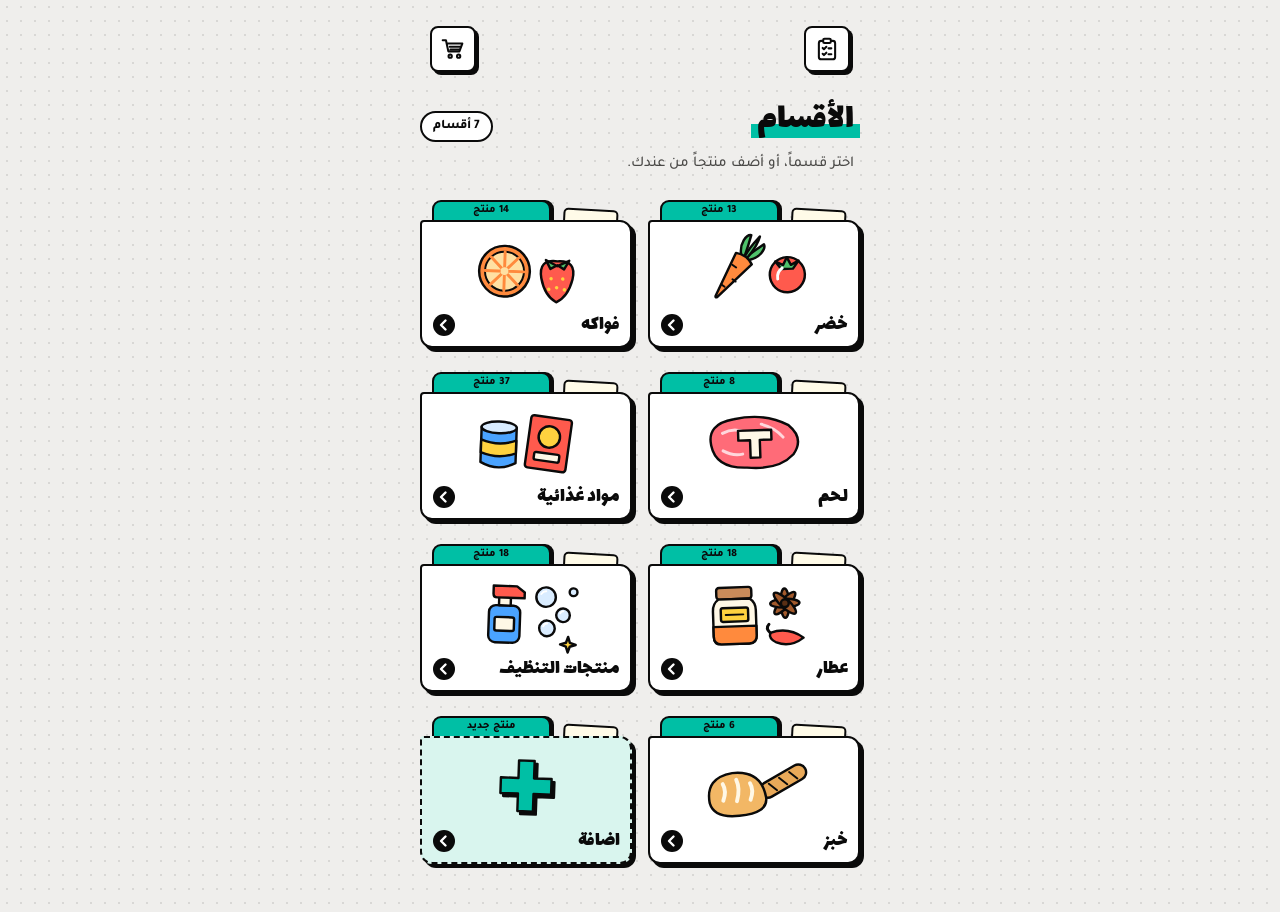
==== commit eb1f4d41: "add other page retro" ====
--- a/index.html
+++ b/index.html
@@ -1,13 +1,13 @@
 <!doctype html><html><head><meta charset=utf8><meta name=viewport content="width=device-width,initial-scale=1,viewport-fit=cover"><style>:root{color-scheme:light;box-sizing:border-box;padding-top:env(safe-area-inset-top,0px);padding-bottom:env(safe-area-inset-bottom,0px)}html{scroll-padding-top:env(safe-area-inset-top,0px)}body{margin:0;padding:0;font:14px -apple-system,BlinkMacSystemFont,sans-serif;background:#fff;color:#000}img{max-width:100%}[hidden]:not([hidden=until-found i]){display:none!important}</style></head><body>
-<title>Chrili-list</title>
+<title>أقسام البقالة</title>
 <meta name="claude:viewport-fit-sides" content="cover">
 <link rel="preconnect" href="https://fonts.googleapis.com">
 <link rel="preconnect" href="https://fonts.gstatic.com" crossorigin>
 <link rel="stylesheet" href="https://fonts.googleapis.com/css2?family=Lalezar&family=Tajawal:wght@500;700;800&display=swap">
 <style>
-/* Layout: a retro file cabinet. Two-column grid of folders (teal tab, hard black offset shadow, paper sheet peeking out the back),
-   a hand-drawn sticker inside each one, cart and shopping-list buttons pinned to the top corners exactly as in the wireframe.
-   Single look by choice: flat paper, black ink, one teal. */
+/* Layout: a retro file cabinet. Home is a two-column grid of folders. Opening a folder shows that aisle's items,
+   each aisle dressed differently (stickers, wooden crate, butcher tags, shelves, bubbles, spice jars, bakery bags).
+   Quantity, shopping list and cart open as bottom sheets. Single look by choice: flat paper, black ink, one teal. */
 :root {
   --paper: #efeeec;
   --ink: #0a0a0a;
@@ -15,7 +15,9 @@
   --mint: #d9f5ee;
   --cream: #fffbe8;
   --white: #ffffff;
+  --wood: #c98b5a;
   --danger: #a3211b;
+  --muted: #4a4947;
   --f-display: 'Lalezar', 'Tajawal', 'Segoe UI', Tahoma, sans-serif;
   --f-body: 'Tajawal', 'Segoe UI', Tahoma, sans-serif;
 }
@@ -28,11 +30,13 @@
   font-family: var(--f-body);
   padding-left: max(16px, env(safe-area-inset-left, 0px));
   padding-right: max(16px, env(safe-area-inset-right, 0px));
-  padding-block: 18px 44px;
+  padding-block: 18px 48px;
   min-height: 100vh;
 }
 .app { max-width: 440px; margin: 0 auto; }
-
+button { font-family: inherit; }
+
+/* top bar: cart on the left, list on the right, like the wireframe */
 .top { direction: ltr; display: flex; justify-content: space-between; padding: 8px 10px 0; }
 .icon-btn {
   position: relative; width: 46px; height: 46px; display: grid; place-items: center; padding: 0;
@@ -49,20 +53,23 @@
 }
 .badge.r { right: -10px; }
 .badge.l { left: -10px; }
-
-/* heading */
+.badge.pop { animation: pop 0.3s ease-out; }
+@keyframes pop { 0% { scale: 1; } 50% { scale: 1.35; } 100% { scale: 1; } }
+
+/* headings */
 .heading { display: flex; align-items: flex-end; justify-content: space-between; gap: 12px; margin-top: 26px; }
 h1 {
   margin: 0; font: 400 38px/1.15 var(--f-display); padding-inline: 6px;
   background-image: linear-gradient(transparent 60%, var(--teal) 60% 92%, transparent 92%);
 }
+h1:focus { outline: none; }
 .count {
   font: 800 13px/1 var(--f-body); padding: 7px 11px; background: var(--white);
   border: 2px solid var(--ink); border-radius: 999px; white-space: nowrap;
 }
-.lead { margin: 10px 6px 0; font: 500 15px/1.6 var(--f-body); color: #3b3a38; }
-
-/* folders */
+.lead { margin: 10px 6px 0; font: 500 15px/1.6 var(--f-body); color: var(--muted); }
+
+/* home: folders */
 .grid { display: grid; grid-template-columns: repeat(2, minmax(0, 1fr)); gap: 24px 16px; margin-top: 24px; }
 .folder {
   position: relative; display: block; width: 100%; padding: 20px 0 0; border: 0; background: none;
@@ -101,29 +108,209 @@
 .folder.fresh .card { animation: drop 0.35s ease-out; }
 @keyframes drop { from { translate: 0 -10px; opacity: 0; } to { translate: 0 0; opacity: 1; } }
 
-/* add sheet */
+/* category page */
+.back {
+  display: inline-flex; align-items: center; gap: 8px; margin-top: 20px; padding: 9px 14px 9px 12px;
+  background: var(--white); border: 2px solid var(--ink); border-radius: 999px; box-shadow: 3px 3px 0 var(--ink);
+  font: 800 14px/1 var(--f-body); color: var(--ink); cursor: pointer; transition: translate 0.08s, box-shadow 0.08s;
+}
+.back:active { translate: 2px 2px; box-shadow: 1px 1px 0 var(--ink); }
+.back:focus-visible { outline: 3px dashed var(--ink); outline-offset: 4px; }
+.back svg { width: 18px; height: 18px; }
+.hero { display: flex; align-items: center; justify-content: space-between; gap: 14px; margin-top: 22px; }
+.hero-text { min-width: 0; display: grid; gap: 10px; justify-items: start; }
+.hero-art {
+  flex: none; width: 112px; padding: 6px 8px; background: var(--white); border: 2px solid var(--ink);
+  border-radius: 12px; box-shadow: 4px 4px 0 var(--ink); rotate: -3deg;
+}
+.hero-art svg { display: block; width: 100%; height: auto; overflow: visible; }
+.seg {
+  display: grid; grid-auto-flow: column; grid-auto-columns: 1fr; gap: 4px; padding: 4px; background: var(--white);
+  border: 2px solid var(--ink); border-radius: 12px;
+}
+.seg button {
+  padding: 11px 8px; background: transparent; color: var(--ink); border: 2px solid transparent; border-radius: 8px;
+  font: 800 16px/1.1 var(--f-body); cursor: pointer;
+}
+.seg button[aria-pressed="true"] { background: var(--teal); border-color: var(--ink); box-shadow: 2px 2px 0 var(--ink); }
+.seg button:focus-visible { outline: 3px dashed var(--ink); outline-offset: 2px; }
+.field {
+  width: 100%; padding: 12px 14px; background: var(--white); color: var(--ink);
+  border: 2px solid var(--ink); border-radius: 8px; font: 500 16px/1.4 var(--f-body);
+}
+.field:focus { outline: none; box-shadow: 3px 3px 0 var(--teal); }
+#q { margin-top: 18px; }
+.none { margin: 26px 6px 0; font: 700 15px/1.6 var(--f-body); color: var(--muted); }
+.addprod {
+  display: flex; align-items: center; justify-content: center; gap: 8px; width: 100%; margin-top: 28px; padding: 14px;
+  background: var(--mint); color: var(--ink); border: 2px dashed var(--ink); border-radius: 12px;
+  font: 800 16px/1 var(--f-body); cursor: pointer;
+}
+.addprod:active { translate: 2px 2px; }
+.addprod:focus-visible { outline: 3px dashed var(--ink); outline-offset: 4px; }
+
+/* items: shared tile */
+.items { display: grid; grid-template-columns: repeat(2, minmax(0, 1fr)); gap: 18px 14px; margin-top: 22px; }
+.item {
+  position: relative; isolation: isolate; display: flex; flex-direction: column; align-items: center; justify-content: center;
+  gap: 6px; min-height: 100px; padding: 16px 10px 12px; background: var(--tint, var(--white));
+  border: 2px solid var(--ink); border-radius: 12px; box-shadow: 3px 3px 0 var(--ink);
+  font: inherit; color: var(--ink); text-align: center; cursor: pointer;
+  transition: translate 0.08s, box-shadow 0.08s; -webkit-tap-highlight-color: transparent;
+}
+.item:active { translate: 2px 2px; box-shadow: 1px 1px 0 var(--ink); }
+.item:focus-visible { outline: 3px dashed var(--ink); outline-offset: 4px; }
+.emb svg { display: block; width: 28px; height: 28px; }
+.iname { max-width: 100%; font: 800 17px/1.25 var(--f-body); overflow-wrap: anywhere; }
+.iq { display: none; padding: 4px 9px; background: var(--ink); color: var(--white); border-radius: 999px; font: 700 12px/1.2 var(--f-body); }
+.item.in .iq { display: inline-block; }
+.plus {
+  position: absolute; top: 6px; left: 6px; z-index: 2; width: 26px; height: 26px; display: grid; place-items: center;
+  background: var(--teal); border: 2px solid var(--ink); border-radius: 50%;
+}
+.plus svg { width: 12px; height: 12px; }
+.plus .tk { display: none; }
+.item.in .plus .pl { display: none; }
+.item.in .plus .tk { display: block; }
+
+/* aisle themes: fruit stickers (also used for custom aisles) */
+.t-fruit, .t-custom { --t1: #ffb877; --t2: #ff9fb2; --t3: #ffe066; --t4: #8fe3b0; --t5: #8cc8ff; --t6: #cdb4ff; }
+.t-fruit .item, .t-custom .item { border-radius: 20px; }
+.t-fruit .item:nth-child(odd), .t-custom .item:nth-child(odd) { rotate: -1.2deg; }
+.t-fruit .item:nth-child(even), .t-custom .item:nth-child(even) { rotate: 1.2deg; }
+/* vegetables: wooden crate */
+.t-veg { --t1: #fffbe8; --t2: #d9f5ee; --t3: #fff3d6; --t4: #d7f2c6; --t5: #fffbe8; --t6: #ffe9c2; }
+.items.t-veg {
+  padding: 16px 14px 20px; border: 2px solid var(--ink); border-radius: 10px; box-shadow: 4px 4px 0 var(--ink);
+  background: repeating-linear-gradient(180deg, #d9a96a 0 30px, var(--ink) 30px 32px);
+}
+.t-veg .item { border-radius: 8px; }
+/* meat: butcher tags with a string hole */
+.t-meat { --t1: #fffbe8; --t2: #ffd7dc; --t3: #fffbe8; --t4: #ffd7dc; --t5: #ffe3d1; --t6: #fffbe8; }
+.t-meat .item { padding-top: 32px; border-radius: 18px 18px 6px 6px; }
+.t-meat .item::before {
+  content: ""; position: absolute; top: 9px; left: 50%; translate: -50% 0; width: 12px; height: 12px;
+  background: var(--paper); border: 2px solid var(--ink); border-radius: 50%;
+}
+/* food stuffs: boxes on shelves */
+.t-pantry { --t1: #8cc8ff; --t2: #ffe066; --t3: #ff9f8f; --t4: #c8f0b8; --t5: #ffb877; --t6: #e6dcc8; }
+.items.t-pantry { row-gap: 36px; }
+.t-pantry .item { border-radius: 6px; }
+.t-pantry .iname { width: 100%; padding: 5px 8px; background: var(--white); border: 2px solid var(--ink); border-radius: 4px; }
+.t-pantry .item::after {
+  content: ""; position: absolute; z-index: -1; left: -6px; right: -6px; bottom: -13px; height: 13px;
+  background: var(--wood); border: 2px solid var(--ink); border-radius: 3px;
+}
+/* cleaning: floating bubbles */
+.t-clean { --t1: #bfe3ff; --t2: #d6f5ee; --t3: #e3d9ff; --t4: #cfeeff; --t5: #ffe0f0; --t6: #d9ecff; }
+.items.t-clean { gap: 14px; }
+.t-clean .item {
+  aspect-ratio: 1; padding: 22px; border-radius: 50%;
+  background: radial-gradient(circle at 30% 26%, #fff 0 7%, transparent 8%), var(--tint);
+}
+.t-clean .item:nth-child(even) { margin-top: 22px; }
+.t-clean .plus { top: 12%; left: 12%; }
+/* attar: spice jars with lids */
+.t-attar { --t1: #ffd23f; --t2: #ff9f6b; --t3: #d9a06b; --t4: #9fdc8f; --t5: #ffb347; --t6: #e6dcc8; }
+.items.t-attar { padding-top: 16px; row-gap: 32px; }
+.t-attar .item { border-radius: 10px 10px 18px 18px; }
+.t-attar .item::before {
+  content: ""; position: absolute; top: -14px; left: 22%; right: 22%; height: 14px;
+  background: var(--wood); border: 2px solid var(--ink); border-bottom: 0; border-radius: 5px 5px 0 0;
+}
+.t-attar .iname { width: 100%; padding: 5px 8px; background: var(--cream); border: 2px solid var(--ink); border-radius: 3px; }
+/* bakery: stitched paper bags */
+.t-bakery { --t1: #f2b765; --t2: #e9a959; --t3: #ffd7a0; --t4: #f2b765; --t5: #ffd7a0; --t6: #e9a959; }
+.t-bakery .item { border-radius: 16px 16px 6px 6px; }
+.t-bakery .item::before {
+  content: ""; position: absolute; inset: 5px; z-index: -1; pointer-events: none;
+  border: 2px dashed rgba(10, 10, 10, 0.55); border-radius: 12px 12px 3px 3px;
+}
+.items .item:nth-child(6n+1) { --tint: var(--t1); }
+.items .item:nth-child(6n+2) { --tint: var(--t2); }
+.items .item:nth-child(6n+3) { --tint: var(--t3); }
+.items .item:nth-child(6n+4) { --tint: var(--t4); }
+.items .item:nth-child(6n+5) { --tint: var(--t5); }
+.items .item:nth-child(6n+6) { --tint: var(--t6); }
+
+/* sheets */
 .scrim { position: fixed; inset: 0; z-index: 20; display: flex; align-items: flex-end; justify-content: center; background: rgba(10, 10, 10, 0.5); }
 .sheet {
-  width: 100%; max-width: 440px; display: grid; gap: 14px; background: var(--cream);
-  border: 2px solid var(--ink); border-bottom: 0; border-radius: 16px 16px 0 0;
+  width: 100%; max-width: 440px; max-height: 88vh; overflow-y: auto; display: grid; gap: 16px; align-content: start;
+  background: var(--cream); border: 2px solid var(--ink); border-bottom: 0; border-radius: 16px 16px 0 0;
   padding: 20px max(16px, env(safe-area-inset-right, 0px)) calc(22px + env(safe-area-inset-bottom, 0px)) max(16px, env(safe-area-inset-left, 0px));
 }
-.sheet h2 { margin: 0; font: 400 28px/1.2 var(--f-display); }
+.sheet-head { display: flex; align-items: center; justify-content: space-between; gap: 12px; }
+.sheet h2 { margin: 0; min-width: 0; font: 400 28px/1.2 var(--f-display); overflow-wrap: anywhere; }
 .sheet label { font: 800 14px/1 var(--f-body); }
-.field {
-  width: 100%; margin-top: 8px; padding: 12px 14px; background: var(--white); color: var(--ink);
-  border: 2px solid var(--ink); border-radius: 8px; font: 500 16px/1.4 var(--f-body);
-}
-.field:focus { outline: none; box-shadow: 3px 3px 0 var(--teal); }
+.sheet label + .field { margin-top: 8px; }
+.x {
+  flex: none; width: 38px; height: 38px; display: grid; place-items: center; padding: 0; background: var(--white);
+  border: 2px solid var(--ink); border-radius: 8px; box-shadow: 2px 2px 0 var(--ink); cursor: pointer;
+}
+.x:active { translate: 1px 1px; box-shadow: 1px 1px 0 var(--ink); }
+.x:focus-visible { outline: 3px dashed var(--ink); outline-offset: 3px; }
+.x svg { width: 18px; height: 18px; }
 .err { margin: 0; min-height: 1.2em; font: 700 14px/1.4 var(--f-body); color: var(--danger); }
 .actions { display: flex; gap: 12px; }
 .btn {
-  flex: 1; padding: 13px 16px; background: var(--white); color: var(--ink); border: 2px solid var(--ink); border-radius: 8px;
-  box-shadow: 3px 3px 0 var(--ink); font: 800 16px/1 var(--f-body); cursor: pointer; transition: translate 0.08s, box-shadow 0.08s;
+  flex: 1; padding: 14px 16px; background: var(--white); color: var(--ink); border: 2px solid var(--ink); border-radius: 10px;
+  box-shadow: 3px 3px 0 var(--ink); font: 800 17px/1 var(--f-body); cursor: pointer; transition: translate 0.08s, box-shadow 0.08s;
 }
 .btn.primary { background: var(--teal); flex: 2; }
+.btn.wide { width: 100%; flex: none; padding: 17px 16px; }
 .btn:active { translate: 2px 2px; box-shadow: 1px 1px 0 var(--ink); }
 .btn:focus-visible { outline: 3px dashed var(--ink); outline-offset: 3px; }
+.btn.ghost { box-shadow: none; background: transparent; border-style: dashed; color: var(--danger); font-size: 15px; padding: 12px; }
+.stepper { display: grid; grid-template-columns: 66px minmax(0, 1fr) 66px; align-items: center; gap: 12px; margin-block: 4px; }
+.step {
+  width: 66px; height: 66px; padding: 0; background: var(--white); color: var(--ink); border: 2px solid var(--ink); border-radius: 12px;
+  box-shadow: 3px 3px 0 var(--ink); font: 800 32px/1 var(--f-body); cursor: pointer; transition: translate 0.08s, box-shadow 0.08s;
+}
+.step:active { translate: 2px 2px; box-shadow: 1px 1px 0 var(--ink); }
+.step:focus-visible { outline: 3px dashed var(--ink); outline-offset: 3px; }
+.step:disabled { opacity: 0.35; box-shadow: none; cursor: default; }
+.val { display: grid; gap: 4px; justify-items: center; text-align: center; }
+.val output { font: 800 46px/1 var(--f-body); font-variant-numeric: tabular-nums; }
+.val span { font: 700 15px/1.2 var(--f-body); color: var(--muted); }
+.rows { margin: 0; padding: 2px 4px 6px 2px; list-style: none; display: grid; gap: 12px; max-height: min(44vh, 360px); overflow-y: auto; }
+.rows li {
+  display: grid; grid-template-columns: auto minmax(0, 1fr) auto; align-items: center; gap: 12px; padding: 10px 12px;
+  background: var(--white); border: 2px solid var(--ink); border-radius: 10px; box-shadow: 3px 3px 0 var(--ink);
+}
+.chk {
+  width: 32px; height: 32px; display: grid; place-items: center; padding: 0; background: var(--white);
+  border: 2px solid var(--ink); border-radius: 7px; box-shadow: 2px 2px 0 var(--ink); cursor: pointer;
+}
+.chk svg { width: 16px; height: 16px; display: none; }
+.chk[aria-pressed="true"] { background: var(--teal); }
+.chk[aria-pressed="true"] svg { display: block; }
+.chk:focus-visible { outline: 3px dashed var(--ink); outline-offset: 3px; }
+.rinfo { min-width: 0; display: grid; gap: 3px; }
+.rname { font: 800 17px/1.2 var(--f-body); overflow-wrap: anywhere; }
+.rmeta { font: 500 13px/1.3 var(--f-body); color: var(--muted); }
+.rows li.done .rname { text-decoration: line-through; }
+.empty { margin: 4px 0 0; padding: 18px 14px; background: var(--mint); border: 2px dashed var(--ink); border-radius: 10px; font: 700 15px/1.7 var(--f-body); text-align: center; }
+
+.logo { cursor: default; }
+.logo:active { translate: none; box-shadow: 3px 3px 0 var(--ink); }
+.btn { display: inline-flex; align-items: center; justify-content: center; gap: 8px; }
+.btn svg { width: 20px; height: 20px; flex: none; }
+.btn:disabled { opacity: 0.4; box-shadow: none; cursor: default; }
+.presets { display: grid; grid-template-columns: repeat(3, minmax(0, 1fr)); gap: 10px; margin-block: 4px; }
+.preset {
+  padding: 20px 6px; background: var(--white); color: var(--ink); border: 2px solid var(--ink); border-radius: 12px;
+  box-shadow: 3px 3px 0 var(--ink); font: 800 19px/1.1 var(--f-body); cursor: pointer; transition: translate 0.08s, box-shadow 0.08s;
+}
+.preset[aria-pressed="true"] { background: var(--teal); translate: 2px 2px; box-shadow: 1px 1px 0 var(--ink); }
+.preset:focus-visible { outline: 3px dashed var(--ink); outline-offset: 3px; }
+#clearBtn { color: var(--danger); }
+#clearBtn.armed { background: var(--danger); color: var(--white); }
+.sheet-head .field { flex: 1; width: auto; min-width: 0; }
+.loadbox { display: grid; gap: 12px; justify-items: start; margin: 22px 6px 0; }
+.loadbox p { margin: 0; font: 700 15px/1.6 var(--f-body); color: var(--muted); }
+.loadbox .btn { flex: none; }
+.note { margin: 0; min-height: 1.3em; font: 700 14px/1.5 var(--f-body); color: var(--muted); }
 
 @media (prefers-reduced-motion: reduce) {
   *, *::before, *::after { transition: none !important; animation: none !important; }
@@ -132,46 +319,111 @@
 
 <div class="app" dir="rtl" lang="ar">
   <header class="top">
-    <button class="icon-btn" type="button" aria-label="السلة">
+    <div class="icon-btn logo" role="img" aria-label="شعار البقالة">
       <svg viewBox="0 0 24 24" fill="none" stroke="#0a0a0a" stroke-width="1.9" stroke-linecap="round" stroke-linejoin="round" aria-hidden="true">
         <path d="M2.5 4h3l2.2 10.2h10.2L20.6 7H6.4"/><path d="M9 10h10M9.6 12.4H18"/><circle cx="9.4" cy="18.6" r="1.5"/><circle cx="17.2" cy="18.6" r="1.5"/>
       </svg>
-      <span class="badge r"></span>
-    </button>
-    <button class="icon-btn" type="button" aria-label="قائمة التسوق">
+    </div>
+    <button class="icon-btn" type="button" id="listBtn" aria-label="قائمة التسوق">
       <svg viewBox="0 0 24 24" fill="none" stroke="#0a0a0a" stroke-width="1.9" stroke-linecap="round" stroke-linejoin="round" aria-hidden="true">
         <rect x="4.5" y="4.5" width="15" height="17" rx="2.2"/><rect x="8.5" y="2.5" width="7" height="4" rx="1.2" fill="#fff"/>
         <path d="M8 11l1.2 1.2L11.4 10M13.4 11.4H16M8 16.4l1.2 1.2 2.2-2.2M13.4 16.8H16"/>
       </svg>
-      <span class="badge l"></span>
+      <span class="badge l" id="listBadge" hidden>0</span>
     </button>
   </header>
 
-  <main class="grid" id="grid"></main>
+  <section id="viewHome">
+    <div class="heading">
+      <h1 id="homeTitle" tabindex="-1">الأقسام</h1>
+      <span class="count" id="count"></span>
+    </div>
+    <p class="lead">اختر قسماً، أو أضف منتجاً من عندك.</p>
+    <div class="loadbox" id="loadBox">
+      <p id="loadMsg" role="status">جارٍ تحميل المنتجات…</p>
+      <button class="btn" type="button" id="retry" hidden>إعادة المحاولة</button>
+    </div>
+    <main class="grid" id="grid"></main>
+  </section>
+
+  <section id="viewCat" hidden>
+    <button class="back" type="button" id="backBtn">
+      <svg viewBox="0 0 24 24" fill="none" stroke="#0a0a0a" stroke-width="2.4" stroke-linecap="round" stroke-linejoin="round" aria-hidden="true"><path d="M4 12h15M13 6l6 6-6 6"/></svg>
+      الأقسام
+    </button>
+    <div class="hero">
+      <div class="hero-text">
+        <h1 id="catTitle" tabindex="-1"></h1>
+        <span class="count" id="catCount"></span>
+      </div>
+      <div class="hero-art" id="heroArt"></div>
+    </div>
+    <input class="field" id="q" type="search" placeholder="ابحث في القسم" autocomplete="off" aria-label="ابحث في القسم" hidden>
+    <div class="items" id="items"></div>
+    <p class="none" id="none" hidden></p>
+  </section>
 
   <div class="scrim" id="scrim" hidden>
-    <form class="sheet" id="sheet" role="dialog" aria-modal="true" aria-labelledby="sheetTitle" novalidate>
-      <h2 id="sheetTitle">قسم جديد</h2>
-      <div>
-        <label for="catName">اسم القسم</label>
-        <input class="field" id="catName" type="text" maxlength="18" autocomplete="off" placeholder="مثال: مشروبات">
+    <section class="sheet" id="sheetQty" role="dialog" aria-modal="true" aria-labelledby="qtyTitle" hidden>
+      <div class="sheet-head">
+        <h2 id="qtyTitle"></h2>
+        <input class="field" id="customName" type="text" maxlength="30" autocomplete="off" placeholder="اسم المنتج" aria-label="اسم المنتج" hidden>
+        <button class="x" type="button" data-close aria-label="إغلاق"><svg viewBox="0 0 24 24" fill="none" stroke="#0a0a0a" stroke-width="2.4" stroke-linecap="round" aria-hidden="true"><path d="M6 6l12 12M18 6 6 18"/></svg></button>
       </div>
-      <p class="err" id="err" role="alert"></p>
+      <p class="err" id="qtyErr" role="alert" hidden></p>
+      <div class="seg" id="unitSeg"></div>
+      <div class="presets" id="presets" hidden></div>
+      <div class="stepper" id="stepper">
+        <button class="step" type="button" id="minus" aria-label="إنقاص">−</button>
+        <div class="val"><output id="qtyVal">1</output><span id="qtyUnit">قطعة</span></div>
+        <button class="step" type="button" id="plusBtn" aria-label="زيادة">+</button>
+      </div>
+      <button class="btn primary wide" type="button" id="qtyOk">إضافة إلى اللائحة</button>
+      <button class="btn ghost" type="button" id="qtyDel" hidden>إزالة من اللائحة</button>
+    </section>
+
+    <section class="sheet" id="sheetList" role="dialog" aria-modal="true" aria-labelledby="listTitle" hidden>
+      <div class="sheet-head">
+        <h2 id="listTitle">قائمة التسوق</h2>
+        <button class="x" type="button" data-close aria-label="إغلاق"><svg viewBox="0 0 24 24" fill="none" stroke="#0a0a0a" stroke-width="2.4" stroke-linecap="round" aria-hidden="true"><path d="M6 6l12 12M18 6 6 18"/></svg></button>
+      </div>
+      <ul class="rows" id="rows"></ul>
+      <p class="empty" id="listEmpty" hidden></p>
       <div class="actions">
-        <button class="btn primary" type="submit">إضافة القسم</button>
-        <button class="btn" type="button" id="cancel">إلغاء</button>
+        <button class="btn primary" type="button" id="shareBtn">
+          <svg viewBox="0 0 24 24" fill="none" stroke="#0a0a0a" stroke-width="2.4" stroke-linecap="round" stroke-linejoin="round" aria-hidden="true"><path d="M12 15V3M7 8l5-5 5 5M5 13v7h14v-7"/></svg>
+          مشاركة القائمة
+        </button>
+        <button class="btn" type="button" id="clearBtn">مسح الكل</button>
       </div>
-    </form>
+      <p class="note" id="shareMsg" role="status" aria-live="polite"></p>
+    </section>
   </div>
 </div>
 
 <script>
 (function () {
+  var $ = function (id) { return document.getElementById(id); };
+
+  /* ---------- data: read from groceries_items.json, published next to this page ---------- */
+  var META = {
+    'Fruits': { theme: 'fruit', art: 'fruit', unit: 'count' },
+    'Vegetables': { theme: 'veg', art: 'veg', unit: 'kg' },
+    'Food Stuffs': { theme: 'pantry', art: 'pantry', unit: 'count' },
+    'Meat': { theme: 'meat', art: 'meat', unit: 'kg' },
+    'Cleaning Products': { theme: 'clean', art: 'clean', unit: 'count' },
+    'Attar': { theme: 'attar', art: 'spice', unit: 'kg' },
+    'Bakery': { theme: 'bakery', art: 'bread', unit: 'count' }
+  };
+  /* folder order on the home page; any new type found in the file goes after these */
+  var ORDER = ['Vegetables', 'Fruits', 'Meat', 'Food Stuffs', 'Attar', 'Cleaning Products', 'Bakery'];
+  var UNIT = { count: 'قطعة', kg: 'كيلو', da: 'DA' };
+  var ULAB = { count: 'بالعدد', kg: 'بالكيلو', da: 'بالمبلغ' };
+
+  /* ---------- artwork ---------- */
   var O = '<svg viewBox="0 0 120 80" fill="none" stroke="#0a0a0a" stroke-width="2.5" stroke-linejoin="round" stroke-linecap="round" aria-hidden="true">';
-  var C = '</svg>';
-
+  var E = '</svg>';
   var ART = {
-    /* خضر: carrot with leafy top and a tomato */
     veg: O +
       '<g transform="translate(50 28) rotate(38)">' +
         '<path d="M-3 0 C-14 -10 -12 -22 -8 -24 C-5 -16 -3 -10 -1 -3 Z" fill="#4fc26b"/>' +
@@ -182,9 +434,7 @@
       '</g>' +
       '<circle cx="94" cy="46" r="18" fill="#ff5a4d"/>' +
       '<path d="M82 32 L90 36 L94 28 L98 36 L106 32 L100 40 H88 Z" fill="#4fc26b"/>' +
-      '<path d="M84 50 Q83 43 89 39" stroke="#fff" stroke-width="3"/>' + C,
-
-    /* فواكه: orange slice and a strawberry */
+      '<path d="M84 50 Q83 43 89 39" stroke="#fff" stroke-width="3"/>' + E,
     fruit: O +
       '<circle cx="38" cy="42" r="26" fill="#ff8a3d"/>' +
       '<circle cx="38" cy="42" r="20" fill="#ffe0a3" stroke-width="2"/>' +
@@ -192,23 +442,17 @@
       '<circle cx="38" cy="42" r="4" fill="#ffe0a3" stroke="none"/>' +
       '<path d="M92 30 Q112 28 108 48 Q104 66 92 72 Q80 66 76 48 Q72 28 92 30 Z" fill="#ff5a4d"/>' +
       '<path d="M80 29 L92 35 L104 29 L99 38 L92 34 L85 38 Z" fill="#4fc26b"/>' +
-      '<g fill="#ffd23f" stroke="none"><circle cx="86" cy="48" r="1.8"/><circle cx="98" cy="48" r="1.8"/><circle cx="92" cy="57" r="1.8"/><circle cx="84" cy="59" r="1.8"/><circle cx="100" cy="59" r="1.8"/></g>' + C,
-
-    /* لحم: T-bone steak */
+      '<g fill="#ffd23f" stroke="none"><circle cx="86" cy="48" r="1.8"/><circle cx="98" cy="48" r="1.8"/><circle cx="92" cy="57" r="1.8"/><circle cx="84" cy="59" r="1.8"/><circle cx="100" cy="59" r="1.8"/></g>' + E,
     meat: O +
       '<path d="M16 42 Q12 20 40 16 Q72 10 96 24 Q112 38 100 54 Q84 70 52 66 Q20 66 16 42 Z" fill="#ff6b78"/>' +
       '<path d="M28 30 Q40 24 52 30 M68 22 Q82 26 90 36 M28 48 Q38 54 48 52" stroke="#ffd7dc" stroke-width="3"/>' +
-      '<path d="M44 28 H78 V38 H66 V56 H56 V38 H44 Z" fill="#fff8e6"/>' + C,
-
-    /* مواد غذائية: tin can and a cereal box */
+      '<path d="M44 28 H78 V38 H66 V56 H56 V38 H44 Z" fill="#fff8e6"/>' + E,
     pantry: O +
       '<g transform="rotate(6 83 41)"><rect x="62" y="14" width="42" height="54" rx="3" fill="#ff5a4d"/>' +
       '<circle cx="83" cy="34" r="11" fill="#ffd23f"/><rect x="70" y="51" width="26" height="8" rx="2" fill="#fff8e6"/></g>' +
       '<path d="M14 26 V62 Q32 72 50 62 V26" fill="#4aa3ff"/>' +
       '<ellipse cx="32" cy="26" rx="18" ry="6" fill="#d9ecff"/>' +
-      '<path d="M14 39 Q32 46 50 39 V52 Q32 59 14 52 Z" fill="#ffd23f"/>' + C,
-
-    /* عطار: spice jar, star anise and a chili */
+      '<path d="M14 39 Q32 46 50 39 V52 Q32 59 14 52 Z" fill="#ffd23f"/>' + E,
     spice: O +
       '<rect x="22" y="12" width="36" height="12" rx="3" fill="#c98b5a"/>' +
       '<path d="M24 24 H56 Q62 28 62 36 V62 Q62 70 54 70 H26 Q18 70 18 62 V36 Q18 28 24 24 Z" fill="#fff8e6"/>' +
@@ -220,9 +464,7 @@
         '<circle r="4" fill="#5a2f14"/>' +
       '</g>' +
       '<path d="M76 60 Q94 54 110 66 Q96 76 82 70 Q74 66 76 60 Z" fill="#ff5a4d"/>' +
-      '<path d="M76 60 Q71 55 75 51" stroke-width="3"/>' + C,
-
-    /* منتجات التنظيف: spray bottle, soap bubbles, sparkle */
+      '<path d="M76 60 Q71 55 75 51" stroke-width="3"/>' + E,
     clean: O +
       '<rect x="22" y="32" width="32" height="38" rx="7" fill="#4aa3ff"/>' +
       '<rect x="32" y="22" width="12" height="10" fill="#fff8e6"/>' +
@@ -230,114 +472,510 @@
       '<rect x="28" y="44" width="20" height="14" rx="2" fill="#fff8e6"/>' +
       '<g fill="#d9ecff"><circle cx="80" cy="22" r="10"/><circle cx="98" cy="40" r="7"/><circle cx="82" cy="54" r="8"/><circle cx="108" cy="16" r="4"/></g>' +
       '<g stroke="#fff" stroke-width="2"><path d="M75 19 Q77 16 80 16"/><path d="M95 38 Q96 36 98 36"/><path d="M78 52 Q79 49 82 49"/></g>' +
-      '<path d="M104 62 L106 68 L112 70 L106 72 L104 78 L102 72 L96 70 L102 68 Z" fill="#ffd23f"/>' + C,
-
-    /* خبز: round loaf with scoring and a baguette behind it */
+      '<path d="M104 62 L106 68 L112 70 L106 72 L104 78 L102 72 L96 70 L102 68 Z" fill="#ffd23f"/>' + E,
     bread: O +
       '<g transform="rotate(-28 90 36)"><rect x="64" y="28" width="52" height="16" rx="8" fill="#e9a959"/>' +
       '<path d="M76 31 L80 41 M88 31 L92 41 M100 31 L104 41" stroke-width="2"/></g>' +
       '<path d="M14 56 Q10 30 38 26 Q68 24 72 52 Q74 68 44 70 Q18 72 14 56 Z" fill="#f2b765"/>' +
-      '<path d="M28 37 Q32 44 28 54 M42 33 Q46 42 42 55 M56 37 Q60 44 56 54" stroke="#fff8e6" stroke-width="4"/>' + C,
-
-    /* اضافة: chunky plus with a printed shadow */
+      '<path d="M28 37 Q32 44 28 54 M42 33 Q46 42 42 55 M56 37 Q60 44 56 54" stroke="#fff8e6" stroke-width="4"/>' + E,
     add: O +
       '<path transform="translate(3 3)" d="M52 14 H68 V32 H86 V48 H68 V66 H52 V48 H34 V32 H52 Z" fill="#0a0a0a"/>' +
-      '<path d="M52 14 H68 V32 H86 V48 H68 V66 H52 V48 H34 V32 H52 Z" fill="#00bfa5"/>' + C,
-
-    /* new category: price tag */
+      '<path d="M52 14 H68 V32 H86 V48 H68 V66 H52 V48 H34 V32 H52 Z" fill="#00bfa5"/>' + E,
     tag: O +
       '<path d="M14 20 Q14 14 20 14 H64 L104 40 L64 66 H20 Q14 66 14 60 Z" fill="#ffd23f"/>' +
       '<circle cx="30" cy="40" r="5" fill="#efeeec"/>' +
-      '<path d="M46 32 H72 M46 44 H64" stroke-width="3"/>' + C
+      '<path d="M46 32 H72 M46 44 H64" stroke-width="3"/>' + E
   };
-
+  var G0 = '<svg viewBox="0 0 24 24" fill="none" stroke="#0a0a0a" stroke-width="2" stroke-linecap="round" stroke-linejoin="round">';
+  var GL = {
+    fruit: G0 + '<circle cx="12" cy="14" r="7" fill="#fff"/><path d="M12 7c0-2 1.5-3.5 3.5-4"/></svg>',
+    veg: G0 + '<path d="M5 19C5 10 10 5 20 4c0 10-5 15-14 15Z" fill="#fff"/><path d="M5 19 13 11"/></svg>',
+    meat: G0 + '<path d="M4 7h16v5h-6v8h-4v-8H4Z" fill="#fff"/></svg>',
+    pantry: G0 + '<path d="M6 6v12c0 1.7 2.7 3 6 3s6-1.3 6-3V6" fill="#fff"/><ellipse cx="12" cy="6" rx="6" ry="2.5" fill="#fff"/></svg>',
+    clean: G0 + '<path d="M12 3l2 6 6 2-6 2-2 6-2-6-6-2 6-2Z" fill="#fff"/></svg>',
+    attar: G0 + '<circle cx="8" cy="14" r="2" fill="#fff"/><circle cx="15" cy="9" r="2" fill="#fff"/><circle cx="16" cy="17" r="2" fill="#fff"/></svg>',
+    bakery: G0 + '<path d="M12 21V6"/><path d="M12 10c-3 0-4.5-2-4.5-4.5 3 0 4.5 2 4.5 4.5Zm0 5c-3 0-4.5-2-4.5-4.5 3 0 4.5 2 4.5 4.5Zm0-5c3 0 4.5-2 4.5-4.5-3 0-4.5 2-4.5 4.5Zm0 5c3 0 4.5-2 4.5-4.5-3 0-4.5 2-4.5 4.5Z" fill="#fff"/></svg>'
+  };
+  GL.custom = GL.fruit;
   var CHEV = '<svg class="go" viewBox="0 0 24 24" aria-hidden="true"><circle cx="12" cy="12" r="11" fill="#0a0a0a"/>' +
     '<path d="M13.5 7.5 9 12l4.5 4.5" fill="none" stroke="#fff" stroke-width="2.4" stroke-linecap="round" stroke-linejoin="round"/></svg>';
-
-  /* order matches the original page when read right to left */
-  var CATS = [
-    ['veg', 'خضر', '٣٦ منتج'],
-    ['fruit', 'فواكه', '٢٨ منتج'],
-    ['meat', 'لحم', '١٤ منتج'],
-    ['pantry', 'مواد غذائية', '٨٢ منتج'],
-    ['spice', 'عطار', '٣١ منتج'],
-    ['clean', 'منتجات التنظيف', '٢٢ منتج'],
-    ['add', 'اضافة', 'جديد'],
-    ['bread', 'خبز', '٩ منتجات']
-  ];
-
-  var grid = document.getElementById('grid');
-  var countEl = document.getElementById('count');
-  var scrim = document.getElementById('scrim');
-  var form = document.getElementById('sheet');
-  var input = document.getElementById('catName');
-  var err = document.getElementById('err');
-  var addBtn = null;
+  var PLUS = '<svg class="pl" viewBox="0 0 12 12" fill="none" stroke="#0a0a0a" stroke-width="2.4" stroke-linecap="round"><path d="M6 1.5v9M1.5 6h9"/></svg>';
+  var CHECK = '<svg class="tk" viewBox="0 0 12 12" fill="none" stroke="#0a0a0a" stroke-width="2.4" stroke-linecap="round" stroke-linejoin="round"><path d="M2 6.5l2.6 2.6L10 3.4"/></svg>';
+  var CHK = '<svg viewBox="0 0 12 12" fill="none" stroke="#0a0a0a" stroke-width="2.4" stroke-linecap="round" stroke-linejoin="round" aria-hidden="true"><path d="M2 6.5l2.6 2.6L10 3.4"/></svg>';
+  var XICON = '<svg viewBox="0 0 24 24" fill="none" stroke="#0a0a0a" stroke-width="2.4" stroke-linecap="round" aria-hidden="true"><path d="M6 6l12 12M18 6 6 18"/></svg>';
+
+  /* ---------- state (list saved in this browser) ---------- */
+  var KEY = 'groceries-retro-v1';
+  var S = load();
+  function load() {
+    try {
+      var r = localStorage.getItem(KEY);
+      if (r) {
+        var o = JSON.parse(r);
+        if (o && Array.isArray(o.list)) return { list: o.list };
+      }
+    } catch (e) {}
+    return { list: [] };
+  }
+  function save() { try { localStorage.setItem(KEY, JSON.stringify({ list: S.list })); } catch (e) {} }
+
+  var grid = $('grid'), itemsEl = $('items');
+  var CATS = [];
+  var cur = { cat: null, q: '' };
   var lastFocus = null;
-  var names = [];
-
-  function toAr(n) { return String(n).replace(/\d/g, function (d) { return '٠١٢٣٤٥٦٧٨٩'[d]; }); }
-
-  function makeFolder(key, name, tabText, extra) {
-    var b = document.createElement('button');
-    b.type = 'button';
-    b.className = 'folder' + (extra ? ' ' + extra : '');
-    b.setAttribute('aria-label', name);
-    b.innerHTML =
-      '<span class="paper" aria-hidden="true"></span>' +
-      '<span class="tab"><span class="tabtxt"></span></span>' +
-      '<span class="card"><span class="art">' + ART[key] + '</span>' +
-      '<span class="row"><span class="name"></span>' + CHEV + '</span></span>';
-    b.querySelector('.tabtxt').textContent = tabText;
-    b.querySelector('.name').textContent = name;
-    return b;
-  }
-
-  function updateCount() {
-    var n = names.length;
-    countEl.textContent = toAr(n) + (n <= 10 ? ' أقسام' : ' قسماً');
-  }
-
-  CATS.forEach(function (c) {
-    if (c[0] === 'add') {
-      addBtn = makeFolder('add', c[1], c[2], 'add');
-      addBtn.addEventListener('click', openSheet);
-      grid.appendChild(addBtn);
-    } else {
-      names.push(c[1]);
-      grid.appendChild(makeFolder(c[0], c[1], c[2]));
+  var Q = null;
+
+  function fmt(q) { return String(Math.round(q * 10) / 10); }
+  function qtyText(e) { return e.unit === 'da' ? fmt(e.qty) + ' DA' : fmt(e.qty) + ' ' + UNIT[e.unit]; }
+  function ordered() {
+    return S.list.filter(function (e) { return !e.bought; }).concat(S.list.filter(function (e) { return e.bought; }));
+  }
+  function entryId(cat, name) { return cat.ar + '|' + name; }
+  function findEntry(id) { return S.list.filter(function (e) { return e.id === id; })[0]; }
+
+  /* ---------- build the categories from the JSON ---------- */
+  function buildCats(json) {
+    var list = (json && json.groceries) || [];
+    var cats = list.map(function (g, i) {
+      var m = META[g.type] || { theme: 'custom', art: 'tag', unit: 'count' };
+      var c = { type: g.type, ar: g.name_ar || g.type, theme: m.theme, art: m.art, unit: m.unit, items: [], byItem: false, idx: i };
+      if (g.sub_types && g.sub_types.length) {
+        /* e.g. food stuffs: each item keeps the unit of the group it sits in (By Kg / By Piece) */
+        c.byItem = true;
+        g.sub_types.forEach(function (s) {
+          var u = s.type === 'By Kg' ? 'kg' : 'count';
+          (s.kinds || []).forEach(function (n) { c.items.push({ n: n, u: u }); });
+        });
+      } else {
+        (g.kinds || []).forEach(function (n) { c.items.push({ n: n, u: m.unit }); });
+      }
+      return c;
+    });
+    cats.sort(function (a, b) {
+      var x = ORDER.indexOf(a.type), y = ORDER.indexOf(b.type);
+      x = x === -1 ? 99 : x; y = y === -1 ? 99 : y;
+      return x - y || a.idx - b.idx;
+    });
+    return cats;
+  }
+  function loadData() {
+    var box = $('loadBox'), msg = $('loadMsg'), retry = $('retry');
+    box.hidden = false; retry.hidden = true;
+    msg.textContent = 'جارٍ تحميل المنتجات…';
+    fetch('groceries_items.json', { cache: 'no-cache' })
+      .then(function (r) { if (!r.ok) throw new Error('http ' + r.status); return r.json(); })
+      .then(function (j) {
+        var cats = buildCats(j);
+        if (!cats.length) throw new Error('empty');
+        CATS = cats;
+        box.hidden = true;
+        renderHome();
+      })
+      .catch(function () {
+        msg.textContent = 'تعذر تحميل المنتجات من ملف groceries_items.json.';
+        retry.hidden = false;
+      });
+  }
+  $('retry').addEventListener('click', loadData);
+
+  /* ---------- home ---------- */
+  function renderHome() {
+    grid.innerHTML = '';
+    CATS.concat([null]).forEach(function (c) {
+      var isAdd = c === null;
+      var b = document.createElement('button');
+      b.type = 'button';
+      b.className = 'folder' + (isAdd ? ' add' : '');
+      var nm = isAdd ? 'اضافة' : c.ar;
+      b.setAttribute('aria-label', isAdd ? 'إضافة منتج إلى اللائحة' : nm);
+      b.innerHTML =
+        '<span class="paper" aria-hidden="true"></span>' +
+        '<span class="tab"><span class="tabtxt"></span></span>' +
+        '<span class="card"><span class="art">' + (isAdd ? ART.add : ART[c.art]) + '</span>' +
+        '<span class="row"><span class="name"></span>' + CHEV + '</span></span>';
+      b.querySelector('.tabtxt').textContent = isAdd ? 'منتج جديد' : c.items.length + ' منتج';
+      b.querySelector('.name').textContent = nm;
+      if (isAdd) b.addEventListener('click', openCustom);
+      else b.addEventListener('click', function () { showCat(c); });
+      grid.appendChild(b);
+    });
+    var n = CATS.length;
+    $('count').hidden = !n;
+    $('count').textContent = n + (n <= 10 ? ' أقسام' : ' قسماً');
+  }
+
+  /* ---------- category page ---------- */
+  function showHome() {
+    $('viewCat').hidden = true;
+    $('viewHome').hidden = false;
+    cur.cat = null;
+    window.scrollTo(0, 0);
+    $('homeTitle').focus();
+  }
+  function showCat(cat) {
+    cur = { cat: cat, q: '' };
+    $('q').value = '';
+    $('catTitle').textContent = cat.ar;
+    $('heroArt').innerHTML = ART[cat.art];
+    $('viewHome').hidden = true;
+    $('viewCat').hidden = false;
+    renderItems();
+    window.scrollTo(0, 0);
+    $('catTitle').focus();
+  }
+  function renderItems() {
+    var cat = cur.cat;
+    if (!cat) return;
+    var all = cat.items;
+    var q = cur.q.trim().toLowerCase();
+    var shown = q ? all.filter(function (x) { return x.n.toLowerCase().indexOf(q) !== -1; }) : all;
+    $('q').hidden = all.length < 12 && !q;
+    $('catCount').textContent = all.length + ' منتج';
+    itemsEl.className = 'items t-' + cat.theme;
+    itemsEl.innerHTML = '';
+    shown.forEach(function (x) {
+      var id = entryId(cat, x.n), e = findEntry(id);
+      var b = document.createElement('button');
+      b.type = 'button';
+      b.className = 'item' + (e ? ' in' : '');
+      b.innerHTML = '<span class="plus" aria-hidden="true">' + PLUS + CHECK + '</span>' +
+        '<span class="emb" aria-hidden="true">' + (GL[cat.theme] || GL.fruit) + '</span>' +
+        '<span class="iname" dir="auto"></span><span class="iq"></span>';
+      b.querySelector('.iname').textContent = x.n;
+      if (e) b.querySelector('.iq').textContent = qtyText(e);
+      b.setAttribute('aria-label', x.n + (e ? '، في اللائحة: ' + qtyText(e) : ''));
+      b.addEventListener('click', function () { openQty(cat, x.n, x.u); });
+      itemsEl.appendChild(b);
+    });
+    var none = $('none');
+    none.hidden = shown.length > 0;
+    none.textContent = 'لا توجد نتائج لهذا البحث.';
+  }
+  $('backBtn').addEventListener('click', showHome);
+  $('q').addEventListener('input', function () { cur.q = this.value; renderItems(); });
+
+  /* ---------- badge ---------- */
+  var lastCount = 0;
+  function updateBadges() {
+    var l = S.list.filter(function (e) { return !e.bought; }).length;
+    var el = $('listBadge');
+    el.hidden = l === 0;
+    el.textContent = l;
+    if (l !== lastCount && l > 0) {
+      el.classList.remove('pop');
+      void el.offsetWidth;
+      el.classList.add('pop');
+    }
+    lastCount = l;
+  }
+
+  /* ---------- sheets ---------- */
+  var scrim = $('scrim');
+  var sheets = [$('sheetQty'), $('sheetList')];
+  function openSheet(el, focusEl) {
+    lastFocus = document.activeElement;
+    sheets.forEach(function (s) { s.hidden = s !== el; });
+    scrim.hidden = false;
+    if (focusEl) focusEl.focus();
+  }
+  function closeSheets() {
+    scrim.hidden = true;
+    sheets.forEach(function (s) { s.hidden = true; });
+    if (lastFocus && document.contains(lastFocus) && lastFocus.focus) lastFocus.focus();
+  }
+  scrim.addEventListener('click', function (e) {
+    if (e.target === scrim || e.target.closest('[data-close]')) closeSheets();
+  });
+  document.addEventListener('keydown', function (e) { if (e.key === 'Escape' && !scrim.hidden) closeSheets(); });
+  $('sheetQty').querySelector('.x').setAttribute('data-close', '');
+  $('sheetList').querySelector('.x').setAttribute('data-close', '');
+
+  /* ---------- quantity box ---------- */
+  function stepOf(u) { return u === 'kg' ? 0.5 : 1; }
+  function minOf(u) { return u === 'kg' ? 0.5 : 1; }
+  function maxOf(u) { return u === 'kg' ? 50 : 99; }
+
+  /* what each aisle lets you choose when adding to the list */
+  function cfgOf(cat, unit) {
+    if (cat.byItem) return { units: [unit], def: unit, presets: [] };            /* food stuffs: kilo items by kilo, piece items by piece */
+    if (cat.theme === 'attar') return { units: ['da'], def: 'da', presets: [100, 150, 200] };
+    if (cat.theme === 'meat') return { units: ['kg', 'da'], def: 'kg', presets: [1000, 1500, 2000] };
+    if (cat.theme === 'bakery' || cat.theme === 'clean') return { units: ['count'], def: 'count', presets: [] };
+    return { units: ['count', 'kg'], def: unit, presets: [] };
+  }
+  function openQty(cat, name, unit) {
+    var cfg = cfgOf(cat, unit), id = entryId(cat, name), e = findEntry(id);
+    var u = e && cfg.units.indexOf(e.unit) !== -1 ? e.unit : cfg.def;
+    var qty = e && e.unit === u ? e.qty : (u === 'da' ? cfg.presets[0] : 1);
+    Q = { custom: false, cat: cat, name: name, id: id, cfg: cfg, unit: u, qty: qty };
+    $('qtyTitle').hidden = false;
+    $('qtyTitle').textContent = name;
+    $('qtyTitle').setAttribute('dir', 'auto');
+    $('customName').hidden = true;
+    $('qtyErr').hidden = true;
+    showQty(!!e, null);
+  }
+  /* the Add folder: a product of your own, straight to the list */
+  function openCustom() {
+    Q = { custom: true, cat: { ar: 'منتج مضاف' }, name: '', id: null, cfg: { units: ['count', 'kg'], def: 'count', presets: [] }, unit: 'count', qty: 1 };
+    $('qtyTitle').hidden = true;
+    var inp = $('customName');
+    inp.hidden = false;
+    inp.value = '';
+    $('qtyErr').hidden = true;
+    showQty(false, inp);
+  }
+  function showQty(had, focusEl) {
+    $('qtyOk').textContent = had ? 'تحديث اللائحة' : 'إضافة إلى اللائحة';
+    $('qtyDel').hidden = !had;
+    var seg = $('unitSeg');
+    seg.innerHTML = '';
+    seg.hidden = Q.cfg.units.length < 2;
+    Q.cfg.units.forEach(function (k) {
+      var b = document.createElement('button');
+      b.type = 'button'; b.setAttribute('data-u', k); b.textContent = ULAB[k];
+      seg.appendChild(b);
+    });
+    var pr = $('presets');
+    pr.innerHTML = '';
+    Q.cfg.presets.forEach(function (v) {
+      var b = document.createElement('button');
+      b.type = 'button'; b.className = 'preset'; b.setAttribute('data-v', v); b.textContent = v + ' DA';
+      pr.appendChild(b);
+    });
+    syncQty();
+    openSheet($('sheetQty'), focusEl || $('qtyOk'));
+  }
+  function syncQty() {
+    var money = Q.unit === 'da';
+    $('stepper').hidden = money;
+    $('presets').hidden = !money;
+    $('qtyVal').textContent = fmt(Q.qty);
+    $('qtyUnit').textContent = UNIT[Q.unit];
+    $('minus').disabled = Q.qty <= minOf(Q.unit);
+    $('plusBtn').disabled = Q.qty >= maxOf(Q.unit);
+    Array.prototype.forEach.call($('unitSeg').querySelectorAll('button'), function (b) {
+      b.setAttribute('aria-pressed', b.getAttribute('data-u') === Q.unit ? 'true' : 'false');
+    });
+    Array.prototype.forEach.call($('presets').querySelectorAll('button'), function (b) {
+      b.setAttribute('aria-pressed', Number(b.getAttribute('data-v')) === Q.qty ? 'true' : 'false');
+    });
+  }
+  $('unitSeg').addEventListener('click', function (e) {
+    var b = e.target.closest('button[data-u]');
+    if (!b || !Q) return;
+    var u = b.getAttribute('data-u'), prev = Q.unit;
+    if (u === prev) return;
+    Q.unit = u;
+    if (u === 'da') Q.qty = Q.cfg.presets[0];
+    else if (prev === 'da') Q.qty = 1;
+    else Q.qty = u === 'count' ? Math.max(1, Math.ceil(Q.qty)) : Math.max(0.5, Q.qty);
+    syncQty();
+  });
+  $('presets').addEventListener('click', function (e) {
+    var b = e.target.closest('button[data-v]');
+    if (!b || !Q) return;
+    Q.qty = Number(b.getAttribute('data-v'));
+    syncQty();
+  });
+  $('minus').addEventListener('click', function () {
+    Q.qty = Math.max(minOf(Q.unit), Q.qty - stepOf(Q.unit));
+    syncQty();
+  });
+  $('plusBtn').addEventListener('click', function () {
+    Q.qty = Math.min(maxOf(Q.unit), Q.qty + stepOf(Q.unit));
+    syncQty();
+  });
+  $('customName').addEventListener('input', function () { $('qtyErr').hidden = true; });
+  $('qtyOk').addEventListener('click', function () {
+    var name = Q.name, id = Q.id;
+    if (Q.custom) {
+      name = $('customName').value.trim();
+      if (!name) {
+        $('qtyErr').textContent = 'اكتب اسم المنتج أولاً.';
+        $('qtyErr').hidden = false;
+        $('customName').focus();
+        return;
+      }
+      id = 'custom|' + name;
+    }
+    var e = findEntry(id);
+    if (e) { e.qty = Q.qty; e.unit = Q.unit; }
+    else S.list.push({ id: id, cat: Q.cat.ar, name: name, qty: Q.qty, unit: Q.unit, bought: false });
+    save(); updateBadges(); closeSheets(); renderItems();
+  });
+  $('qtyDel').addEventListener('click', function () {
+    S.list = S.list.filter(function (e) { return e.id !== Q.id; });
+    save(); updateBadges(); closeSheets(); renderItems();
+  });
+
+  /* shopping list */
+  function openList() {
+    $('shareMsg').textContent = '';
+    disarmClear();
+    renderRows();
+    openSheet($('sheetList'), $('sheetList').querySelector('.x'));
+  }
+  function renderRows() {
+    var rows = ordered();
+    var ul = $('rows');
+    ul.innerHTML = '';
+    rows.forEach(function (e) {
+      var li = document.createElement('li');
+      li.className = e.bought ? 'done' : '';
+      li.innerHTML = '<button class="chk" type="button">' + CHK + '</button>' +
+        '<div class="rinfo"><span class="rname" dir="auto"></span><span class="rmeta"></span></div>' +
+        '<button class="x" type="button" aria-label="حذف">' + XICON + '</button>';
+      li.querySelector('.rname').textContent = e.name;
+      li.querySelector('.rmeta').textContent = e.cat + ' · ' + qtyText(e);
+      var chk = li.querySelector('.chk');
+      chk.setAttribute('aria-pressed', e.bought ? 'true' : 'false');
+      chk.setAttribute('aria-label', e.bought ? 'ألغِ تعليم ' + e.name : 'علّم ' + e.name + ' كمشتراة');
+      chk.addEventListener('click', function () {
+        e.bought = !e.bought; save(); updateBadges(); renderRows(); renderItems();
+      });
+      li.querySelector('.x').addEventListener('click', function () {
+        S.list = S.list.filter(function (z) { return z.id !== e.id; });
+        save(); updateBadges(); renderRows(); renderItems();
+      });
+      ul.appendChild(li);
+    });
+    var empty = $('listEmpty');
+    empty.hidden = rows.length > 0;
+    empty.textContent = 'القائمة فارغة. اختر قسماً ثم اضغط على أي منتج لإضافته.';
+    $('shareBtn').disabled = $('clearBtn').disabled = rows.length === 0;
+  }
+  $('listBtn').addEventListener('click', openList);
+
+  /* share: draw the list as a retro card image, then hand it to the viewer to save or share */
+  function rr(c, x, y, w, h, r) {
+    c.beginPath(); c.moveTo(x + r, y); c.arcTo(x + w, y, x + w, y + h, r); c.arcTo(x + w, y + h, x, y + h, r);
+    c.arcTo(x, y + h, x, y, r); c.arcTo(x, y, x + w, y, r); c.closePath();
+  }
+  function fit(c, text, maxW) {
+    var t = text;
+    while (c.measureText(t).width > maxW && t.length > 1) t = t.slice(0, -1);
+    return t === text ? t : t + '…';
+  }
+  async function makeImage() {
+    try {
+      await Promise.all([
+        document.fonts.load('800 26px Tajawal'), document.fonts.load('700 22px Tajawal'),
+        document.fonts.load('500 20px Tajawal'), document.fonts.load('400 60px Lalezar')
+      ]);
+    } catch (e) {}
+    var rows = ordered();
+    var W = 720, P = 36, TG = 28, RH = 80, HEAD = 150, FOOT = 92;
+    var cardH = HEAD + rows.length * RH + FOOT;
+    var H = P * 2 + TG + cardH + 8;
+    var sc = 2, cv = document.createElement('canvas');
+    cv.width = W * sc; cv.height = H * sc;
+    var c = cv.getContext('2d');
+    c.scale(sc, sc);
+    c.direction = 'rtl';
+    c.fillStyle = '#efeeec'; c.fillRect(0, 0, W, H);
+    c.fillStyle = 'rgba(10,10,10,0.1)';
+    for (var yy = 7; yy < H; yy += 14) for (var xx = 7; xx < W; xx += 14) c.fillRect(xx, yy, 1.4, 1.4);
+    var cx = P, cy = P + TG, cw = W - 2 * P;
+    c.fillStyle = '#0a0a0a'; rr(c, cx + 8, cy + 8, cw, cardH, 16); c.fill();
+    c.fillStyle = '#ffffff'; rr(c, cx, cy, cw, cardH, 16); c.fill();
+    c.lineWidth = 4; c.strokeStyle = '#0a0a0a'; c.stroke();
+    /* tab with the date */
+    var tx = cx + 28, tw = 250;
+    c.beginPath(); c.moveTo(tx, cy - 2); c.lineTo(tx, cy - TG + 12); c.arcTo(tx, cy - TG, tx + 12, cy - TG, 12);
+    c.lineTo(tx + tw - 12, cy - TG); c.arcTo(tx + tw, cy - TG, tx + tw, cy - TG + 12, 12); c.lineTo(tx + tw, cy - 2);
+    c.fillStyle = '#00bfa5'; c.fill(); c.lineWidth = 4; c.stroke();
+    var date = '';
+    try { date = new Date().toLocaleDateString('ar-DZ-u-nu-latn', { weekday: 'long', day: 'numeric', month: 'long' }); } catch (e) {}
+    c.fillStyle = '#0a0a0a'; c.textAlign = 'center'; c.font = '800 17px Tajawal, sans-serif';
+    c.fillText(date, tx + tw / 2, cy - 8);
+    /* title with highlighter */
+    c.textAlign = 'right'; c.font = '400 60px Lalezar, Tajawal, sans-serif';
+    var tr = cx + cw - 36, ty = cy + 90, tm = c.measureText('قائمة التسوق').width;
+    c.fillStyle = '#00bfa5'; c.fillRect(tr - tm - 8, ty - 12, tm + 16, 22);
+    c.fillStyle = '#0a0a0a'; c.fillText('قائمة التسوق', tr, ty);
+    /* count pill */
+    c.font = '800 22px Tajawal, sans-serif';
+    var label = rows.length + ' منتج', lw = c.measureText(label).width + 32;
+    c.fillStyle = '#fff'; rr(c, cx + 36, cy + 46, lw, 46, 23); c.fill();
+    c.lineWidth = 3; c.stroke();
+    c.fillStyle = '#0a0a0a'; c.textAlign = 'center'; c.fillText(label, cx + 36 + lw / 2, cy + 77);
+    /* rows */
+    var left = cx + 36, right = cx + cw - 36;
+    rows.forEach(function (e, i) {
+      var ry = cy + HEAD + i * RH;
+      c.setLineDash([7, 7]); c.lineWidth = 2; c.strokeStyle = '#0a0a0a';
+      c.beginPath(); c.moveTo(left, ry); c.lineTo(right, ry); c.stroke(); c.setLineDash([]);
+      var bs = 34, bx = right - bs, by = ry + (RH - bs) / 2;
+      c.fillStyle = e.bought ? '#00bfa5' : '#ffffff'; rr(c, bx, by, bs, bs, 7); c.fill();
+      c.lineWidth = 3; c.stroke();
+      if (e.bought) {
+        c.beginPath(); c.moveTo(bx + 8, by + 18); c.lineTo(bx + 15, by + 25); c.lineTo(bx + 27, by + 10);
+        c.lineWidth = 4; c.lineCap = 'round'; c.lineJoin = 'round'; c.stroke();
+      }
+      var nr = bx - 18;
+      c.textAlign = 'right'; c.fillStyle = '#0a0a0a'; c.font = '800 28px Tajawal, sans-serif';
+      var nm = fit(c, e.name, nr - left - 200);
+      c.fillText(nm, nr, ry + 38);
+      if (e.bought) {
+        var nw = c.measureText(nm).width;
+        c.lineWidth = 3; c.beginPath(); c.moveTo(nr - nw, ry + 29); c.lineTo(nr, ry + 29); c.stroke();
+      }
+      c.fillStyle = '#4a4947'; c.font = '500 20px Tajawal, sans-serif';
+      c.fillText(e.cat, nr, ry + 64);
+      c.fillStyle = '#0a0a0a'; c.textAlign = 'left'; c.font = '800 26px Tajawal, sans-serif';
+      c.fillText(qtyText(e), left, ry + 50);
+    });
+    /* footer */
+    var fy = cy + HEAD + rows.length * RH;
+    c.setLineDash([7, 7]); c.lineWidth = 2; c.beginPath(); c.moveTo(left, fy); c.lineTo(right, fy); c.stroke(); c.setLineDash([]);
+    var done = rows.filter(function (e) { return e.bought; }).length;
+    c.textAlign = 'center'; c.fillStyle = '#0a0a0a'; c.font = '700 22px Tajawal, sans-serif';
+    c.fillText(done + ' من ' + rows.length + ' تم شراؤها', cx + cw / 2, fy + 54);
+    return new Promise(function (res) { cv.toBlob(res, 'image/png'); });
+  }
+  $('shareBtn').addEventListener('click', async function () {
+    var m = $('shareMsg');
+    if (!S.list.length) return;
+    m.textContent = 'جارٍ تجهيز الصورة…';
+    try {
+      var blob = await makeImage();
+      if (!blob) throw { code: 'bad_request' };
+      var d = window.claude && window.claude.use ? await window.claude.use('downloads') : null;
+      if (!d) { m.textContent = 'الحفظ غير متاح في هذا العرض. افتح الصفحة في تطبيق Claude أو في المتصفح.'; return; }
+      await d.save({ filename: 'shopping-list.png', data: blob });
+      m.textContent = 'تم. افتح الصورة وشاركها مع من تشاء.';
+    } catch (err) {
+      m.textContent = err && err.code === 'declined' ? 'تم الإلغاء.' : 'تعذر حفظ الصورة. حاول مرة أخرى.';
     }
   });
-  updateCount();
-
-  function openSheet() {
-    lastFocus = document.activeElement;
-    input.value = '';
-    err.textContent = '';
-    scrim.hidden = false;
-    input.focus();
-  }
-  function closeSheet() {
-    scrim.hidden = true;
-    if (lastFocus && lastFocus.focus) lastFocus.focus();
-  }
-
-  form.addEventListener('submit', function (e) {
-    e.preventDefault();
-    var v = input.value.trim();
-    if (!v) { err.textContent = 'اكتب اسم القسم أولاً.'; input.focus(); return; }
-    if (names.indexOf(v) !== -1) { err.textContent = 'هذا القسم موجود بالفعل.'; input.focus(); return; }
-    names.push(v);
-    var f = makeFolder('tag', v, '٠ منتج', 'fresh');
-    grid.insertBefore(f, addBtn);
-    updateCount();
-    scrim.hidden = true;
-    lastFocus = f;
-    f.focus();
+  /* clear all: first tap arms the button, second tap within 4 seconds clears */
+  var clearTimer = null;
+  function disarmClear() {
+    clearTimeout(clearTimer);
+    clearTimer = null;
+    var b = $('clearBtn');
+    b.classList.remove('armed');
+    b.textContent = 'مسح الكل';
+  }
+  $('clearBtn').addEventListener('click', function () {
+    if (!S.list.length) return;
+    if (!clearTimer) {
+      var b = this;
+      b.classList.add('armed');
+      b.textContent = 'اضغط للتأكيد';
+      clearTimer = setTimeout(disarmClear, 4000);
+      return;
+    }
+    disarmClear();
+    S.list = [];
+    save(); updateBadges(); renderRows(); renderItems();
+    $('shareMsg').textContent = 'تم مسح القائمة.';
   });
-  document.getElementById('cancel').addEventListener('click', closeSheet);
-  scrim.addEventListener('click', function (e) { if (e.target === scrim) closeSheet(); });
-  document.addEventListener('keydown', function (e) { if (e.key === 'Escape' && !scrim.hidden) closeSheet(); });
+
+  renderHome();
+  updateBadges();
+  loadData();
 })();
 </script>
 
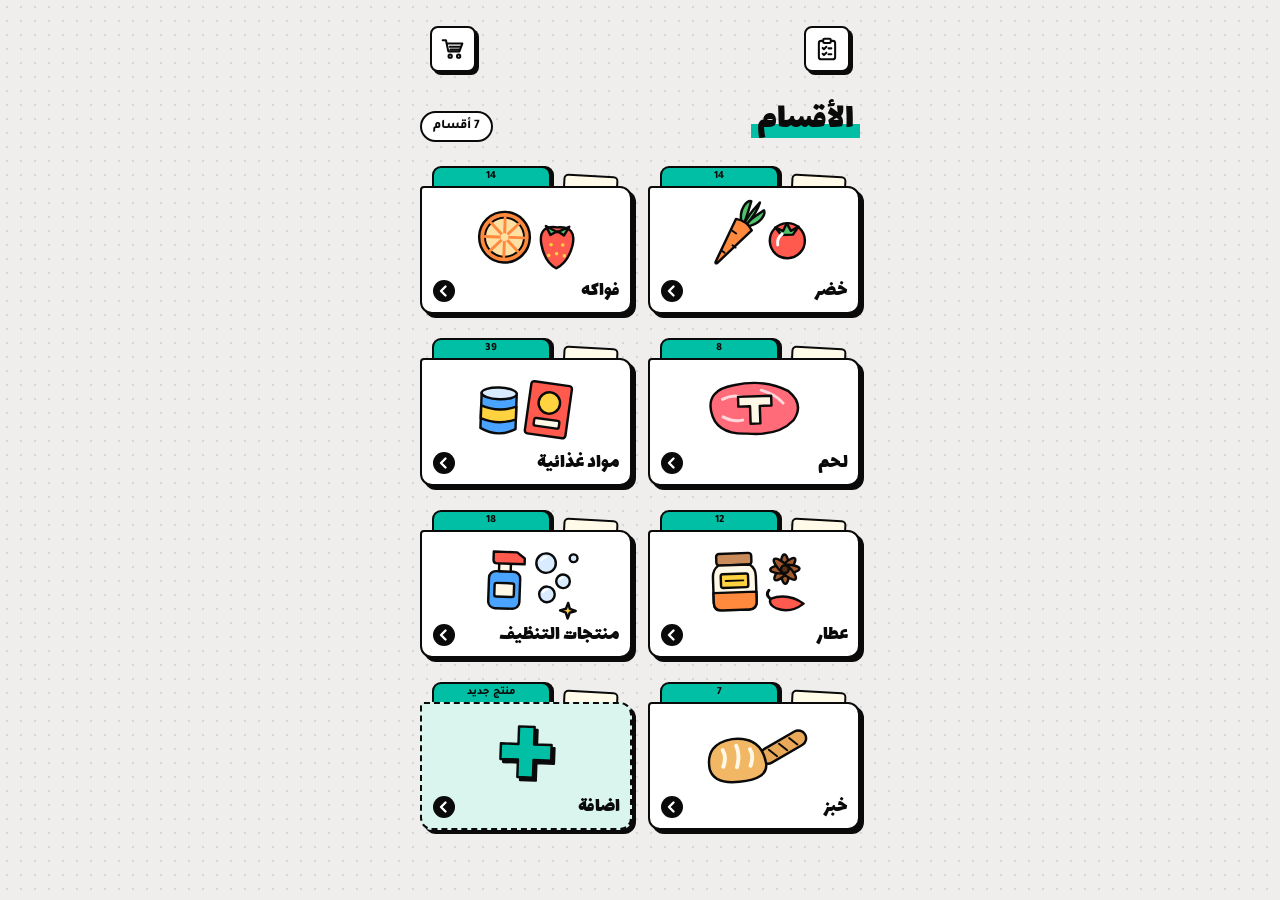
==== commit 5807624b: "finition" ====
--- a/index.html
+++ b/index.html
@@ -1,982 +1,33 @@
-<!doctype html><html><head><meta charset=utf8><meta name=viewport content="width=device-width,initial-scale=1,viewport-fit=cover"><style>:root{color-scheme:light;box-sizing:border-box;padding-top:env(safe-area-inset-top,0px);padding-bottom:env(safe-area-inset-bottom,0px)}html{scroll-padding-top:env(safe-area-inset-top,0px)}body{margin:0;padding:0;font:14px -apple-system,BlinkMacSystemFont,sans-serif;background:#fff;color:#000}img{max-width:100%}[hidden]:not([hidden=until-found i]){display:none!important}</style></head><body>
-<title>أقسام البقالة</title>
-<meta name="claude:viewport-fit-sides" content="cover">
+<!doctype html>
+<html lang="ar" dir="rtl">
+<head>
+<meta charset="utf-8">
+<meta name="viewport" content="width=device-width, initial-scale=1, viewport-fit=cover">
+<title>Chrili-List</title>
 <link rel="preconnect" href="https://fonts.googleapis.com">
 <link rel="preconnect" href="https://fonts.gstatic.com" crossorigin>
 <link rel="stylesheet" href="https://fonts.googleapis.com/css2?family=Lalezar&family=Tajawal:wght@500;700;800&display=swap">
-<style>
-/* Layout: a retro file cabinet. Home is a two-column grid of folders. Opening a folder shows that aisle's items,
-   each aisle dressed differently (stickers, wooden crate, butcher tags, shelves, bubbles, spice jars, bakery bags).
-   Quantity, shopping list and cart open as bottom sheets. Single look by choice: flat paper, black ink, one teal. */
-:root {
-  --paper: #efeeec;
-  --ink: #0a0a0a;
-  --teal: #00bfa5;
-  --mint: #d9f5ee;
-  --cream: #fffbe8;
-  --white: #ffffff;
-  --wood: #c98b5a;
-  --danger: #a3211b;
-  --muted: #4a4947;
-  --f-display: 'Lalezar', 'Tajawal', 'Segoe UI', Tahoma, sans-serif;
-  --f-body: 'Tajawal', 'Segoe UI', Tahoma, sans-serif;
-}
-* { box-sizing: border-box; }
-body {
-  background-color: var(--paper);
-  background-image: radial-gradient(rgba(10, 10, 10, 0.1) 1px, transparent 1.2px);
-  background-size: 14px 14px;
-  color: var(--ink);
-  font-family: var(--f-body);
-  padding-left: max(16px, env(safe-area-inset-left, 0px));
-  padding-right: max(16px, env(safe-area-inset-right, 0px));
-  padding-block: 18px 48px;
-  min-height: 100vh;
-}
-.app { max-width: 440px; margin: 0 auto; }
-button { font-family: inherit; }
+<link rel="stylesheet" href="css/style.css">
+</head>
+<body>
+<div class="app">
+  <header class="top" id="top"></header>
 
-/* top bar: cart on the left, list on the right, like the wireframe */
-.top { direction: ltr; display: flex; justify-content: space-between; padding: 8px 10px 0; }
-.icon-btn {
-  position: relative; width: 46px; height: 46px; display: grid; place-items: center; padding: 0;
-  background: var(--white); border: 2px solid var(--ink); border-radius: 8px; box-shadow: 3px 3px 0 var(--ink);
-  cursor: pointer; transition: translate 0.08s, box-shadow 0.08s; -webkit-tap-highlight-color: transparent;
-}
-.icon-btn:active { translate: 2px 2px; box-shadow: 1px 1px 0 var(--ink); }
-.icon-btn:focus-visible { outline: 3px dashed var(--ink); outline-offset: 4px; }
-.icon-btn svg { width: 26px; height: 26px; }
-.badge {
-  position: absolute; top: -10px; min-width: 22px; height: 22px; padding: 0 5px;
-  background: var(--teal); color: var(--ink); border: 2px solid var(--ink); border-radius: 11px;
-  font: 800 12px/18px var(--f-body); text-align: center;
-}
-.badge.r { right: -10px; }
-.badge.l { left: -10px; }
-.badge.pop { animation: pop 0.3s ease-out; }
-@keyframes pop { 0% { scale: 1; } 50% { scale: 1.35; } 100% { scale: 1; } }
-
-/* headings */
-.heading { display: flex; align-items: flex-end; justify-content: space-between; gap: 12px; margin-top: 26px; }
-h1 {
-  margin: 0; font: 400 38px/1.15 var(--f-display); padding-inline: 6px;
-  background-image: linear-gradient(transparent 60%, var(--teal) 60% 92%, transparent 92%);
-}
-h1:focus { outline: none; }
-.count {
-  font: 800 13px/1 var(--f-body); padding: 7px 11px; background: var(--white);
-  border: 2px solid var(--ink); border-radius: 999px; white-space: nowrap;
-}
-.lead { margin: 10px 6px 0; font: 500 15px/1.6 var(--f-body); color: var(--muted); }
-
-/* home: folders */
-.grid { display: grid; grid-template-columns: repeat(2, minmax(0, 1fr)); gap: 24px 16px; margin-top: 24px; }
-.folder {
-  position: relative; display: block; width: 100%; padding: 20px 0 0; border: 0; background: none;
-  font: inherit; color: inherit; text-align: right; cursor: pointer; isolation: isolate;
-  transition: translate 0.08s; -webkit-tap-highlight-color: transparent;
-}
-.folder:active { translate: 3px 3px; }
-.folder:active .card { box-shadow: 1px 1px 0 var(--ink); }
-.folder:focus-visible { outline: 3px dashed var(--ink); outline-offset: 5px; border-radius: 12px; }
-.tab {
-  position: absolute; left: 12px; top: 0; width: 56%; height: 20px; z-index: 2;
-  display: grid; place-items: center; background: var(--teal);
-  border: 2px solid var(--ink); border-bottom: 0; border-radius: 9px 9px 0 0; box-shadow: 3px 0 0 var(--ink);
-}
-.tabtxt { font: 800 11px/1 var(--f-body); white-space: nowrap; }
-.paper {
-  position: absolute; right: 14px; top: 9px; width: 26%; height: 26px; z-index: 0;
-  background: var(--cream); border: 2px solid var(--ink); border-radius: 5px; rotate: 3deg; transition: translate 0.18s;
-}
-.card {
-  position: relative; z-index: 1; display: flex; flex-direction: column; height: 128px; padding: 6px 10px 9px;
-  background: var(--white); border: 2px solid var(--ink); border-radius: 4px 12px 12px 12px; box-shadow: 4px 4px 0 var(--ink);
-  transition: box-shadow 0.08s;
-}
-.art { flex: 1; min-height: 0; display: grid; place-items: center; }
-.art svg { width: 100%; height: 78px; overflow: visible; rotate: -2deg; transition: translate 0.18s, rotate 0.18s; }
-.folder:nth-child(even) .art svg { rotate: 2deg; }
-@media (hover: hover) {
-  .folder:hover .art svg { translate: 0 -6px; rotate: -5deg; }
-  .folder:hover .paper { translate: 0 -5px; }
-}
-.row { display: flex; align-items: center; justify-content: space-between; gap: 8px; }
-.name { min-width: 0; font: 400 21px/1.1 var(--f-display); overflow-wrap: anywhere; }
-.go { flex: none; width: 24px; height: 24px; }
-.folder.add .card { background: var(--mint); border-style: dashed; }
-.folder.fresh .card { animation: drop 0.35s ease-out; }
-@keyframes drop { from { translate: 0 -10px; opacity: 0; } to { translate: 0 0; opacity: 1; } }
-
-/* category page */
-.back {
-  display: inline-flex; align-items: center; gap: 8px; margin-top: 20px; padding: 9px 14px 9px 12px;
-  background: var(--white); border: 2px solid var(--ink); border-radius: 999px; box-shadow: 3px 3px 0 var(--ink);
-  font: 800 14px/1 var(--f-body); color: var(--ink); cursor: pointer; transition: translate 0.08s, box-shadow 0.08s;
-}
-.back:active { translate: 2px 2px; box-shadow: 1px 1px 0 var(--ink); }
-.back:focus-visible { outline: 3px dashed var(--ink); outline-offset: 4px; }
-.back svg { width: 18px; height: 18px; }
-.hero { display: flex; align-items: center; justify-content: space-between; gap: 14px; margin-top: 22px; }
-.hero-text { min-width: 0; display: grid; gap: 10px; justify-items: start; }
-.hero-art {
-  flex: none; width: 112px; padding: 6px 8px; background: var(--white); border: 2px solid var(--ink);
-  border-radius: 12px; box-shadow: 4px 4px 0 var(--ink); rotate: -3deg;
-}
-.hero-art svg { display: block; width: 100%; height: auto; overflow: visible; }
-.seg {
-  display: grid; grid-auto-flow: column; grid-auto-columns: 1fr; gap: 4px; padding: 4px; background: var(--white);
-  border: 2px solid var(--ink); border-radius: 12px;
-}
-.seg button {
-  padding: 11px 8px; background: transparent; color: var(--ink); border: 2px solid transparent; border-radius: 8px;
-  font: 800 16px/1.1 var(--f-body); cursor: pointer;
-}
-.seg button[aria-pressed="true"] { background: var(--teal); border-color: var(--ink); box-shadow: 2px 2px 0 var(--ink); }
-.seg button:focus-visible { outline: 3px dashed var(--ink); outline-offset: 2px; }
-.field {
-  width: 100%; padding: 12px 14px; background: var(--white); color: var(--ink);
-  border: 2px solid var(--ink); border-radius: 8px; font: 500 16px/1.4 var(--f-body);
-}
-.field:focus { outline: none; box-shadow: 3px 3px 0 var(--teal); }
-#q { margin-top: 18px; }
-.none { margin: 26px 6px 0; font: 700 15px/1.6 var(--f-body); color: var(--muted); }
-.addprod {
-  display: flex; align-items: center; justify-content: center; gap: 8px; width: 100%; margin-top: 28px; padding: 14px;
-  background: var(--mint); color: var(--ink); border: 2px dashed var(--ink); border-radius: 12px;
-  font: 800 16px/1 var(--f-body); cursor: pointer;
-}
-.addprod:active { translate: 2px 2px; }
-.addprod:focus-visible { outline: 3px dashed var(--ink); outline-offset: 4px; }
-
-/* items: shared tile */
-.items { display: grid; grid-template-columns: repeat(2, minmax(0, 1fr)); gap: 18px 14px; margin-top: 22px; }
-.item {
-  position: relative; isolation: isolate; display: flex; flex-direction: column; align-items: center; justify-content: center;
-  gap: 6px; min-height: 100px; padding: 16px 10px 12px; background: var(--tint, var(--white));
-  border: 2px solid var(--ink); border-radius: 12px; box-shadow: 3px 3px 0 var(--ink);
-  font: inherit; color: var(--ink); text-align: center; cursor: pointer;
-  transition: translate 0.08s, box-shadow 0.08s; -webkit-tap-highlight-color: transparent;
-}
-.item:active { translate: 2px 2px; box-shadow: 1px 1px 0 var(--ink); }
-.item:focus-visible { outline: 3px dashed var(--ink); outline-offset: 4px; }
-.emb svg { display: block; width: 28px; height: 28px; }
-.iname { max-width: 100%; font: 800 17px/1.25 var(--f-body); overflow-wrap: anywhere; }
-.iq { display: none; padding: 4px 9px; background: var(--ink); color: var(--white); border-radius: 999px; font: 700 12px/1.2 var(--f-body); }
-.item.in .iq { display: inline-block; }
-.plus {
-  position: absolute; top: 6px; left: 6px; z-index: 2; width: 26px; height: 26px; display: grid; place-items: center;
-  background: var(--teal); border: 2px solid var(--ink); border-radius: 50%;
-}
-.plus svg { width: 12px; height: 12px; }
-.plus .tk { display: none; }
-.item.in .plus .pl { display: none; }
-.item.in .plus .tk { display: block; }
-
-/* aisle themes: fruit stickers (also used for custom aisles) */
-.t-fruit, .t-custom { --t1: #ffb877; --t2: #ff9fb2; --t3: #ffe066; --t4: #8fe3b0; --t5: #8cc8ff; --t6: #cdb4ff; }
-.t-fruit .item, .t-custom .item { border-radius: 20px; }
-.t-fruit .item:nth-child(odd), .t-custom .item:nth-child(odd) { rotate: -1.2deg; }
-.t-fruit .item:nth-child(even), .t-custom .item:nth-child(even) { rotate: 1.2deg; }
-/* vegetables: wooden crate */
-.t-veg { --t1: #fffbe8; --t2: #d9f5ee; --t3: #fff3d6; --t4: #d7f2c6; --t5: #fffbe8; --t6: #ffe9c2; }
-.items.t-veg {
-  padding: 16px 14px 20px; border: 2px solid var(--ink); border-radius: 10px; box-shadow: 4px 4px 0 var(--ink);
-  background: repeating-linear-gradient(180deg, #d9a96a 0 30px, var(--ink) 30px 32px);
-}
-.t-veg .item { border-radius: 8px; }
-/* meat: butcher tags with a string hole */
-.t-meat { --t1: #fffbe8; --t2: #ffd7dc; --t3: #fffbe8; --t4: #ffd7dc; --t5: #ffe3d1; --t6: #fffbe8; }
-.t-meat .item { padding-top: 32px; border-radius: 18px 18px 6px 6px; }
-.t-meat .item::before {
-  content: ""; position: absolute; top: 9px; left: 50%; translate: -50% 0; width: 12px; height: 12px;
-  background: var(--paper); border: 2px solid var(--ink); border-radius: 50%;
-}
-/* food stuffs: boxes on shelves */
-.t-pantry { --t1: #8cc8ff; --t2: #ffe066; --t3: #ff9f8f; --t4: #c8f0b8; --t5: #ffb877; --t6: #e6dcc8; }
-.items.t-pantry { row-gap: 36px; }
-.t-pantry .item { border-radius: 6px; }
-.t-pantry .iname { width: 100%; padding: 5px 8px; background: var(--white); border: 2px solid var(--ink); border-radius: 4px; }
-.t-pantry .item::after {
-  content: ""; position: absolute; z-index: -1; left: -6px; right: -6px; bottom: -13px; height: 13px;
-  background: var(--wood); border: 2px solid var(--ink); border-radius: 3px;
-}
-/* cleaning: floating bubbles */
-.t-clean { --t1: #bfe3ff; --t2: #d6f5ee; --t3: #e3d9ff; --t4: #cfeeff; --t5: #ffe0f0; --t6: #d9ecff; }
-.items.t-clean { gap: 14px; }
-.t-clean .item {
-  aspect-ratio: 1; padding: 22px; border-radius: 50%;
-  background: radial-gradient(circle at 30% 26%, #fff 0 7%, transparent 8%), var(--tint);
-}
-.t-clean .item:nth-child(even) { margin-top: 22px; }
-.t-clean .plus { top: 12%; left: 12%; }
-/* attar: spice jars with lids */
-.t-attar { --t1: #ffd23f; --t2: #ff9f6b; --t3: #d9a06b; --t4: #9fdc8f; --t5: #ffb347; --t6: #e6dcc8; }
-.items.t-attar { padding-top: 16px; row-gap: 32px; }
-.t-attar .item { border-radius: 10px 10px 18px 18px; }
-.t-attar .item::before {
-  content: ""; position: absolute; top: -14px; left: 22%; right: 22%; height: 14px;
-  background: var(--wood); border: 2px solid var(--ink); border-bottom: 0; border-radius: 5px 5px 0 0;
-}
-.t-attar .iname { width: 100%; padding: 5px 8px; background: var(--cream); border: 2px solid var(--ink); border-radius: 3px; }
-/* bakery: stitched paper bags */
-.t-bakery { --t1: #f2b765; --t2: #e9a959; --t3: #ffd7a0; --t4: #f2b765; --t5: #ffd7a0; --t6: #e9a959; }
-.t-bakery .item { border-radius: 16px 16px 6px 6px; }
-.t-bakery .item::before {
-  content: ""; position: absolute; inset: 5px; z-index: -1; pointer-events: none;
-  border: 2px dashed rgba(10, 10, 10, 0.55); border-radius: 12px 12px 3px 3px;
-}
-.items .item:nth-child(6n+1) { --tint: var(--t1); }
-.items .item:nth-child(6n+2) { --tint: var(--t2); }
-.items .item:nth-child(6n+3) { --tint: var(--t3); }
-.items .item:nth-child(6n+4) { --tint: var(--t4); }
-.items .item:nth-child(6n+5) { --tint: var(--t5); }
-.items .item:nth-child(6n+6) { --tint: var(--t6); }
-
-/* sheets */
-.scrim { position: fixed; inset: 0; z-index: 20; display: flex; align-items: flex-end; justify-content: center; background: rgba(10, 10, 10, 0.5); }
-.sheet {
-  width: 100%; max-width: 440px; max-height: 88vh; overflow-y: auto; display: grid; gap: 16px; align-content: start;
-  background: var(--cream); border: 2px solid var(--ink); border-bottom: 0; border-radius: 16px 16px 0 0;
-  padding: 20px max(16px, env(safe-area-inset-right, 0px)) calc(22px + env(safe-area-inset-bottom, 0px)) max(16px, env(safe-area-inset-left, 0px));
-}
-.sheet-head { display: flex; align-items: center; justify-content: space-between; gap: 12px; }
-.sheet h2 { margin: 0; min-width: 0; font: 400 28px/1.2 var(--f-display); overflow-wrap: anywhere; }
-.sheet label { font: 800 14px/1 var(--f-body); }
-.sheet label + .field { margin-top: 8px; }
-.x {
-  flex: none; width: 38px; height: 38px; display: grid; place-items: center; padding: 0; background: var(--white);
-  border: 2px solid var(--ink); border-radius: 8px; box-shadow: 2px 2px 0 var(--ink); cursor: pointer;
-}
-.x:active { translate: 1px 1px; box-shadow: 1px 1px 0 var(--ink); }
-.x:focus-visible { outline: 3px dashed var(--ink); outline-offset: 3px; }
-.x svg { width: 18px; height: 18px; }
-.err { margin: 0; min-height: 1.2em; font: 700 14px/1.4 var(--f-body); color: var(--danger); }
-.actions { display: flex; gap: 12px; }
-.btn {
-  flex: 1; padding: 14px 16px; background: var(--white); color: var(--ink); border: 2px solid var(--ink); border-radius: 10px;
-  box-shadow: 3px 3px 0 var(--ink); font: 800 17px/1 var(--f-body); cursor: pointer; transition: translate 0.08s, box-shadow 0.08s;
-}
-.btn.primary { background: var(--teal); flex: 2; }
-.btn.wide { width: 100%; flex: none; padding: 17px 16px; }
-.btn:active { translate: 2px 2px; box-shadow: 1px 1px 0 var(--ink); }
-.btn:focus-visible { outline: 3px dashed var(--ink); outline-offset: 3px; }
-.btn.ghost { box-shadow: none; background: transparent; border-style: dashed; color: var(--danger); font-size: 15px; padding: 12px; }
-.stepper { display: grid; grid-template-columns: 66px minmax(0, 1fr) 66px; align-items: center; gap: 12px; margin-block: 4px; }
-.step {
-  width: 66px; height: 66px; padding: 0; background: var(--white); color: var(--ink); border: 2px solid var(--ink); border-radius: 12px;
-  box-shadow: 3px 3px 0 var(--ink); font: 800 32px/1 var(--f-body); cursor: pointer; transition: translate 0.08s, box-shadow 0.08s;
-}
-.step:active { translate: 2px 2px; box-shadow: 1px 1px 0 var(--ink); }
-.step:focus-visible { outline: 3px dashed var(--ink); outline-offset: 3px; }
-.step:disabled { opacity: 0.35; box-shadow: none; cursor: default; }
-.val { display: grid; gap: 4px; justify-items: center; text-align: center; }
-.val output { font: 800 46px/1 var(--f-body); font-variant-numeric: tabular-nums; }
-.val span { font: 700 15px/1.2 var(--f-body); color: var(--muted); }
-.rows { margin: 0; padding: 2px 4px 6px 2px; list-style: none; display: grid; gap: 12px; max-height: min(44vh, 360px); overflow-y: auto; }
-.rows li {
-  display: grid; grid-template-columns: auto minmax(0, 1fr) auto; align-items: center; gap: 12px; padding: 10px 12px;
-  background: var(--white); border: 2px solid var(--ink); border-radius: 10px; box-shadow: 3px 3px 0 var(--ink);
-}
-.chk {
-  width: 32px; height: 32px; display: grid; place-items: center; padding: 0; background: var(--white);
-  border: 2px solid var(--ink); border-radius: 7px; box-shadow: 2px 2px 0 var(--ink); cursor: pointer;
-}
-.chk svg { width: 16px; height: 16px; display: none; }
-.chk[aria-pressed="true"] { background: var(--teal); }
-.chk[aria-pressed="true"] svg { display: block; }
-.chk:focus-visible { outline: 3px dashed var(--ink); outline-offset: 3px; }
-.rinfo { min-width: 0; display: grid; gap: 3px; }
-.rname { font: 800 17px/1.2 var(--f-body); overflow-wrap: anywhere; }
-.rmeta { font: 500 13px/1.3 var(--f-body); color: var(--muted); }
-.rows li.done .rname { text-decoration: line-through; }
-.empty { margin: 4px 0 0; padding: 18px 14px; background: var(--mint); border: 2px dashed var(--ink); border-radius: 10px; font: 700 15px/1.7 var(--f-body); text-align: center; }
-
-.logo { cursor: default; }
-.logo:active { translate: none; box-shadow: 3px 3px 0 var(--ink); }
-.btn { display: inline-flex; align-items: center; justify-content: center; gap: 8px; }
-.btn svg { width: 20px; height: 20px; flex: none; }
-.btn:disabled { opacity: 0.4; box-shadow: none; cursor: default; }
-.presets { display: grid; grid-template-columns: repeat(3, minmax(0, 1fr)); gap: 10px; margin-block: 4px; }
-.preset {
-  padding: 20px 6px; background: var(--white); color: var(--ink); border: 2px solid var(--ink); border-radius: 12px;
-  box-shadow: 3px 3px 0 var(--ink); font: 800 19px/1.1 var(--f-body); cursor: pointer; transition: translate 0.08s, box-shadow 0.08s;
-}
-.preset[aria-pressed="true"] { background: var(--teal); translate: 2px 2px; box-shadow: 1px 1px 0 var(--ink); }
-.preset:focus-visible { outline: 3px dashed var(--ink); outline-offset: 3px; }
-#clearBtn { color: var(--danger); }
-#clearBtn.armed { background: var(--danger); color: var(--white); }
-.sheet-head .field { flex: 1; width: auto; min-width: 0; }
-.loadbox { display: grid; gap: 12px; justify-items: start; margin: 22px 6px 0; }
-.loadbox p { margin: 0; font: 700 15px/1.6 var(--f-body); color: var(--muted); }
-.loadbox .btn { flex: none; }
-.note { margin: 0; min-height: 1.3em; font: 700 14px/1.5 var(--f-body); color: var(--muted); }
-
-@media (prefers-reduced-motion: reduce) {
-  *, *::before, *::after { transition: none !important; animation: none !important; }
-}
-</style>
-
-<div class="app" dir="rtl" lang="ar">
-  <header class="top">
-    <div class="icon-btn logo" role="img" aria-label="شعار البقالة">
-      <svg viewBox="0 0 24 24" fill="none" stroke="#0a0a0a" stroke-width="1.9" stroke-linecap="round" stroke-linejoin="round" aria-hidden="true">
-        <path d="M2.5 4h3l2.2 10.2h10.2L20.6 7H6.4"/><path d="M9 10h10M9.6 12.4H18"/><circle cx="9.4" cy="18.6" r="1.5"/><circle cx="17.2" cy="18.6" r="1.5"/>
-      </svg>
+  <section>
+    <div class="heading">
+      <h1 id="homeTitle">الأقسام</h1>
+      <span class="count" id="count" hidden></span>
     </div>
-    <button class="icon-btn" type="button" id="listBtn" aria-label="قائمة التسوق">
-      <svg viewBox="0 0 24 24" fill="none" stroke="#0a0a0a" stroke-width="1.9" stroke-linecap="round" stroke-linejoin="round" aria-hidden="true">
-        <rect x="4.5" y="4.5" width="15" height="17" rx="2.2"/><rect x="8.5" y="2.5" width="7" height="4" rx="1.2" fill="#fff"/>
-        <path d="M8 11l1.2 1.2L11.4 10M13.4 11.4H16M8 16.4l1.2 1.2 2.2-2.2M13.4 16.8H16"/>
-      </svg>
-      <span class="badge l" id="listBadge" hidden>0</span>
-    </button>
-  </header>
-
-  <section id="viewHome">
-    <div class="heading">
-      <h1 id="homeTitle" tabindex="-1">الأقسام</h1>
-      <span class="count" id="count"></span>
-    </div>
-    <p class="lead">اختر قسماً، أو أضف منتجاً من عندك.</p>
     <div class="loadbox" id="loadBox">
       <p id="loadMsg" role="status">جارٍ تحميل المنتجات…</p>
       <button class="btn" type="button" id="retry" hidden>إعادة المحاولة</button>
     </div>
     <main class="grid" id="grid"></main>
   </section>
-
-  <section id="viewCat" hidden>
-    <button class="back" type="button" id="backBtn">
-      <svg viewBox="0 0 24 24" fill="none" stroke="#0a0a0a" stroke-width="2.4" stroke-linecap="round" stroke-linejoin="round" aria-hidden="true"><path d="M4 12h15M13 6l6 6-6 6"/></svg>
-      الأقسام
-    </button>
-    <div class="hero">
-      <div class="hero-text">
-        <h1 id="catTitle" tabindex="-1"></h1>
-        <span class="count" id="catCount"></span>
-      </div>
-      <div class="hero-art" id="heroArt"></div>
-    </div>
-    <input class="field" id="q" type="search" placeholder="ابحث في القسم" autocomplete="off" aria-label="ابحث في القسم" hidden>
-    <div class="items" id="items"></div>
-    <p class="none" id="none" hidden></p>
-  </section>
-
-  <div class="scrim" id="scrim" hidden>
-    <section class="sheet" id="sheetQty" role="dialog" aria-modal="true" aria-labelledby="qtyTitle" hidden>
-      <div class="sheet-head">
-        <h2 id="qtyTitle"></h2>
-        <input class="field" id="customName" type="text" maxlength="30" autocomplete="off" placeholder="اسم المنتج" aria-label="اسم المنتج" hidden>
-        <button class="x" type="button" data-close aria-label="إغلاق"><svg viewBox="0 0 24 24" fill="none" stroke="#0a0a0a" stroke-width="2.4" stroke-linecap="round" aria-hidden="true"><path d="M6 6l12 12M18 6 6 18"/></svg></button>
-      </div>
-      <p class="err" id="qtyErr" role="alert" hidden></p>
-      <div class="seg" id="unitSeg"></div>
-      <div class="presets" id="presets" hidden></div>
-      <div class="stepper" id="stepper">
-        <button class="step" type="button" id="minus" aria-label="إنقاص">−</button>
-        <div class="val"><output id="qtyVal">1</output><span id="qtyUnit">قطعة</span></div>
-        <button class="step" type="button" id="plusBtn" aria-label="زيادة">+</button>
-      </div>
-      <button class="btn primary wide" type="button" id="qtyOk">إضافة إلى اللائحة</button>
-      <button class="btn ghost" type="button" id="qtyDel" hidden>إزالة من اللائحة</button>
-    </section>
-
-    <section class="sheet" id="sheetList" role="dialog" aria-modal="true" aria-labelledby="listTitle" hidden>
-      <div class="sheet-head">
-        <h2 id="listTitle">قائمة التسوق</h2>
-        <button class="x" type="button" data-close aria-label="إغلاق"><svg viewBox="0 0 24 24" fill="none" stroke="#0a0a0a" stroke-width="2.4" stroke-linecap="round" aria-hidden="true"><path d="M6 6l12 12M18 6 6 18"/></svg></button>
-      </div>
-      <ul class="rows" id="rows"></ul>
-      <p class="empty" id="listEmpty" hidden></p>
-      <div class="actions">
-        <button class="btn primary" type="button" id="shareBtn">
-          <svg viewBox="0 0 24 24" fill="none" stroke="#0a0a0a" stroke-width="2.4" stroke-linecap="round" stroke-linejoin="round" aria-hidden="true"><path d="M12 15V3M7 8l5-5 5 5M5 13v7h14v-7"/></svg>
-          مشاركة القائمة
-        </button>
-        <button class="btn" type="button" id="clearBtn">مسح الكل</button>
-      </div>
-      <p class="note" id="shareMsg" role="status" aria-live="polite"></p>
-    </section>
-  </div>
 </div>
 
-<script>
-(function () {
-  var $ = function (id) { return document.getElementById(id); };
-
-  /* ---------- data: read from groceries_items.json, published next to this page ---------- */
-  var META = {
-    'Fruits': { theme: 'fruit', art: 'fruit', unit: 'count' },
-    'Vegetables': { theme: 'veg', art: 'veg', unit: 'kg' },
-    'Food Stuffs': { theme: 'pantry', art: 'pantry', unit: 'count' },
-    'Meat': { theme: 'meat', art: 'meat', unit: 'kg' },
-    'Cleaning Products': { theme: 'clean', art: 'clean', unit: 'count' },
-    'Attar': { theme: 'attar', art: 'spice', unit: 'kg' },
-    'Bakery': { theme: 'bakery', art: 'bread', unit: 'count' }
-  };
-  /* folder order on the home page; any new type found in the file goes after these */
-  var ORDER = ['Vegetables', 'Fruits', 'Meat', 'Food Stuffs', 'Attar', 'Cleaning Products', 'Bakery'];
-  var UNIT = { count: 'قطعة', kg: 'كيلو', da: 'DA' };
-  var ULAB = { count: 'بالعدد', kg: 'بالكيلو', da: 'بالمبلغ' };
-
-  /* ---------- artwork ---------- */
-  var O = '<svg viewBox="0 0 120 80" fill="none" stroke="#0a0a0a" stroke-width="2.5" stroke-linejoin="round" stroke-linecap="round" aria-hidden="true">';
-  var E = '</svg>';
-  var ART = {
-    veg: O +
-      '<g transform="translate(50 28) rotate(38)">' +
-        '<path d="M-3 0 C-14 -10 -12 -22 -8 -24 C-5 -16 -3 -10 -1 -3 Z" fill="#4fc26b"/>' +
-        '<path d="M3 0 C14 -10 12 -22 8 -24 C5 -16 3 -10 1 -3 Z" fill="#4fc26b"/>' +
-        '<path d="M0 0 C-3 -12 0 -26 0 -28 C3 -20 3 -10 2 0 Z" fill="#4fc26b"/>' +
-        '<path d="M-10 0 Q0 -5 10 0 L1 48 Q0 50 -1 48 Z" fill="#ff8a3d"/>' +
-        '<path d="M-6 12 H-1 M3 24 H7 M-3 35 H1" stroke-width="2"/>' +
-      '</g>' +
-      '<circle cx="94" cy="46" r="18" fill="#ff5a4d"/>' +
-      '<path d="M82 32 L90 36 L94 28 L98 36 L106 32 L100 40 H88 Z" fill="#4fc26b"/>' +
-      '<path d="M84 50 Q83 43 89 39" stroke="#fff" stroke-width="3"/>' + E,
-    fruit: O +
-      '<circle cx="38" cy="42" r="26" fill="#ff8a3d"/>' +
-      '<circle cx="38" cy="42" r="20" fill="#ffe0a3" stroke-width="2"/>' +
-      '<path d="M38 42 L58 42 M38 42 L52 56 M38 42 L38 62 M38 42 L24 56 M38 42 L18 42 M38 42 L24 28 M38 42 L38 22 M38 42 L52 28" stroke="#ff8a3d" stroke-width="3"/>' +
-      '<circle cx="38" cy="42" r="4" fill="#ffe0a3" stroke="none"/>' +
-      '<path d="M92 30 Q112 28 108 48 Q104 66 92 72 Q80 66 76 48 Q72 28 92 30 Z" fill="#ff5a4d"/>' +
-      '<path d="M80 29 L92 35 L104 29 L99 38 L92 34 L85 38 Z" fill="#4fc26b"/>' +
-      '<g fill="#ffd23f" stroke="none"><circle cx="86" cy="48" r="1.8"/><circle cx="98" cy="48" r="1.8"/><circle cx="92" cy="57" r="1.8"/><circle cx="84" cy="59" r="1.8"/><circle cx="100" cy="59" r="1.8"/></g>' + E,
-    meat: O +
-      '<path d="M16 42 Q12 20 40 16 Q72 10 96 24 Q112 38 100 54 Q84 70 52 66 Q20 66 16 42 Z" fill="#ff6b78"/>' +
-      '<path d="M28 30 Q40 24 52 30 M68 22 Q82 26 90 36 M28 48 Q38 54 48 52" stroke="#ffd7dc" stroke-width="3"/>' +
-      '<path d="M44 28 H78 V38 H66 V56 H56 V38 H44 Z" fill="#fff8e6"/>' + E,
-    pantry: O +
-      '<g transform="rotate(6 83 41)"><rect x="62" y="14" width="42" height="54" rx="3" fill="#ff5a4d"/>' +
-      '<circle cx="83" cy="34" r="11" fill="#ffd23f"/><rect x="70" y="51" width="26" height="8" rx="2" fill="#fff8e6"/></g>' +
-      '<path d="M14 26 V62 Q32 72 50 62 V26" fill="#4aa3ff"/>' +
-      '<ellipse cx="32" cy="26" rx="18" ry="6" fill="#d9ecff"/>' +
-      '<path d="M14 39 Q32 46 50 39 V52 Q32 59 14 52 Z" fill="#ffd23f"/>' + E,
-    spice: O +
-      '<rect x="22" y="12" width="36" height="12" rx="3" fill="#c98b5a"/>' +
-      '<path d="M24 24 H56 Q62 28 62 36 V62 Q62 70 54 70 H26 Q18 70 18 62 V36 Q18 28 24 24 Z" fill="#fff8e6"/>' +
-      '<path d="M18 52 H62 V62 Q62 70 54 70 H26 Q18 70 18 62 Z" fill="#ff8a3d"/>' +
-      '<rect x="26" y="33" width="28" height="14" rx="2" fill="#ffd23f"/><path d="M31 40 H49" stroke-width="2"/>' +
-      '<g transform="translate(92 30)" fill="#a35a2c">' +
-        '<ellipse rx="4.5" ry="15"/><ellipse rx="4.5" ry="15" transform="rotate(45)"/>' +
-        '<ellipse rx="4.5" ry="15" transform="rotate(90)"/><ellipse rx="4.5" ry="15" transform="rotate(135)"/>' +
-        '<circle r="4" fill="#5a2f14"/>' +
-      '</g>' +
-      '<path d="M76 60 Q94 54 110 66 Q96 76 82 70 Q74 66 76 60 Z" fill="#ff5a4d"/>' +
-      '<path d="M76 60 Q71 55 75 51" stroke-width="3"/>' + E,
-    clean: O +
-      '<rect x="22" y="32" width="32" height="38" rx="7" fill="#4aa3ff"/>' +
-      '<rect x="32" y="22" width="12" height="10" fill="#fff8e6"/>' +
-      '<path d="M26 12 H50 L58 18 V24 H30 Q26 24 26 20 Z" fill="#ff5a4d"/>' +
-      '<rect x="28" y="44" width="20" height="14" rx="2" fill="#fff8e6"/>' +
-      '<g fill="#d9ecff"><circle cx="80" cy="22" r="10"/><circle cx="98" cy="40" r="7"/><circle cx="82" cy="54" r="8"/><circle cx="108" cy="16" r="4"/></g>' +
-      '<g stroke="#fff" stroke-width="2"><path d="M75 19 Q77 16 80 16"/><path d="M95 38 Q96 36 98 36"/><path d="M78 52 Q79 49 82 49"/></g>' +
-      '<path d="M104 62 L106 68 L112 70 L106 72 L104 78 L102 72 L96 70 L102 68 Z" fill="#ffd23f"/>' + E,
-    bread: O +
-      '<g transform="rotate(-28 90 36)"><rect x="64" y="28" width="52" height="16" rx="8" fill="#e9a959"/>' +
-      '<path d="M76 31 L80 41 M88 31 L92 41 M100 31 L104 41" stroke-width="2"/></g>' +
-      '<path d="M14 56 Q10 30 38 26 Q68 24 72 52 Q74 68 44 70 Q18 72 14 56 Z" fill="#f2b765"/>' +
-      '<path d="M28 37 Q32 44 28 54 M42 33 Q46 42 42 55 M56 37 Q60 44 56 54" stroke="#fff8e6" stroke-width="4"/>' + E,
-    add: O +
-      '<path transform="translate(3 3)" d="M52 14 H68 V32 H86 V48 H68 V66 H52 V48 H34 V32 H52 Z" fill="#0a0a0a"/>' +
-      '<path d="M52 14 H68 V32 H86 V48 H68 V66 H52 V48 H34 V32 H52 Z" fill="#00bfa5"/>' + E,
-    tag: O +
-      '<path d="M14 20 Q14 14 20 14 H64 L104 40 L64 66 H20 Q14 66 14 60 Z" fill="#ffd23f"/>' +
-      '<circle cx="30" cy="40" r="5" fill="#efeeec"/>' +
-      '<path d="M46 32 H72 M46 44 H64" stroke-width="3"/>' + E
-  };
-  var G0 = '<svg viewBox="0 0 24 24" fill="none" stroke="#0a0a0a" stroke-width="2" stroke-linecap="round" stroke-linejoin="round">';
-  var GL = {
-    fruit: G0 + '<circle cx="12" cy="14" r="7" fill="#fff"/><path d="M12 7c0-2 1.5-3.5 3.5-4"/></svg>',
-    veg: G0 + '<path d="M5 19C5 10 10 5 20 4c0 10-5 15-14 15Z" fill="#fff"/><path d="M5 19 13 11"/></svg>',
-    meat: G0 + '<path d="M4 7h16v5h-6v8h-4v-8H4Z" fill="#fff"/></svg>',
-    pantry: G0 + '<path d="M6 6v12c0 1.7 2.7 3 6 3s6-1.3 6-3V6" fill="#fff"/><ellipse cx="12" cy="6" rx="6" ry="2.5" fill="#fff"/></svg>',
-    clean: G0 + '<path d="M12 3l2 6 6 2-6 2-2 6-2-6-6-2 6-2Z" fill="#fff"/></svg>',
-    attar: G0 + '<circle cx="8" cy="14" r="2" fill="#fff"/><circle cx="15" cy="9" r="2" fill="#fff"/><circle cx="16" cy="17" r="2" fill="#fff"/></svg>',
-    bakery: G0 + '<path d="M12 21V6"/><path d="M12 10c-3 0-4.5-2-4.5-4.5 3 0 4.5 2 4.5 4.5Zm0 5c-3 0-4.5-2-4.5-4.5 3 0 4.5 2 4.5 4.5Zm0-5c3 0 4.5-2 4.5-4.5-3 0-4.5 2-4.5 4.5Zm0 5c3 0 4.5-2 4.5-4.5-3 0-4.5 2-4.5 4.5Z" fill="#fff"/></svg>'
-  };
-  GL.custom = GL.fruit;
-  var CHEV = '<svg class="go" viewBox="0 0 24 24" aria-hidden="true"><circle cx="12" cy="12" r="11" fill="#0a0a0a"/>' +
-    '<path d="M13.5 7.5 9 12l4.5 4.5" fill="none" stroke="#fff" stroke-width="2.4" stroke-linecap="round" stroke-linejoin="round"/></svg>';
-  var PLUS = '<svg class="pl" viewBox="0 0 12 12" fill="none" stroke="#0a0a0a" stroke-width="2.4" stroke-linecap="round"><path d="M6 1.5v9M1.5 6h9"/></svg>';
-  var CHECK = '<svg class="tk" viewBox="0 0 12 12" fill="none" stroke="#0a0a0a" stroke-width="2.4" stroke-linecap="round" stroke-linejoin="round"><path d="M2 6.5l2.6 2.6L10 3.4"/></svg>';
-  var CHK = '<svg viewBox="0 0 12 12" fill="none" stroke="#0a0a0a" stroke-width="2.4" stroke-linecap="round" stroke-linejoin="round" aria-hidden="true"><path d="M2 6.5l2.6 2.6L10 3.4"/></svg>';
-  var XICON = '<svg viewBox="0 0 24 24" fill="none" stroke="#0a0a0a" stroke-width="2.4" stroke-linecap="round" aria-hidden="true"><path d="M6 6l12 12M18 6 6 18"/></svg>';
-
-  /* ---------- state (list saved in this browser) ---------- */
-  var KEY = 'groceries-retro-v1';
-  var S = load();
-  function load() {
-    try {
-      var r = localStorage.getItem(KEY);
-      if (r) {
-        var o = JSON.parse(r);
-        if (o && Array.isArray(o.list)) return { list: o.list };
-      }
-    } catch (e) {}
-    return { list: [] };
-  }
-  function save() { try { localStorage.setItem(KEY, JSON.stringify({ list: S.list })); } catch (e) {} }
-
-  var grid = $('grid'), itemsEl = $('items');
-  var CATS = [];
-  var cur = { cat: null, q: '' };
-  var lastFocus = null;
-  var Q = null;
-
-  function fmt(q) { return String(Math.round(q * 10) / 10); }
-  function qtyText(e) { return e.unit === 'da' ? fmt(e.qty) + ' DA' : fmt(e.qty) + ' ' + UNIT[e.unit]; }
-  function ordered() {
-    return S.list.filter(function (e) { return !e.bought; }).concat(S.list.filter(function (e) { return e.bought; }));
-  }
-  function entryId(cat, name) { return cat.ar + '|' + name; }
-  function findEntry(id) { return S.list.filter(function (e) { return e.id === id; })[0]; }
-
-  /* ---------- build the categories from the JSON ---------- */
-  function buildCats(json) {
-    var list = (json && json.groceries) || [];
-    var cats = list.map(function (g, i) {
-      var m = META[g.type] || { theme: 'custom', art: 'tag', unit: 'count' };
-      var c = { type: g.type, ar: g.name_ar || g.type, theme: m.theme, art: m.art, unit: m.unit, items: [], byItem: false, idx: i };
-      if (g.sub_types && g.sub_types.length) {
-        /* e.g. food stuffs: each item keeps the unit of the group it sits in (By Kg / By Piece) */
-        c.byItem = true;
-        g.sub_types.forEach(function (s) {
-          var u = s.type === 'By Kg' ? 'kg' : 'count';
-          (s.kinds || []).forEach(function (n) { c.items.push({ n: n, u: u }); });
-        });
-      } else {
-        (g.kinds || []).forEach(function (n) { c.items.push({ n: n, u: m.unit }); });
-      }
-      return c;
-    });
-    cats.sort(function (a, b) {
-      var x = ORDER.indexOf(a.type), y = ORDER.indexOf(b.type);
-      x = x === -1 ? 99 : x; y = y === -1 ? 99 : y;
-      return x - y || a.idx - b.idx;
-    });
-    return cats;
-  }
-  function loadData() {
-    var box = $('loadBox'), msg = $('loadMsg'), retry = $('retry');
-    box.hidden = false; retry.hidden = true;
-    msg.textContent = 'جارٍ تحميل المنتجات…';
-    fetch('groceries_items.json', { cache: 'no-cache' })
-      .then(function (r) { if (!r.ok) throw new Error('http ' + r.status); return r.json(); })
-      .then(function (j) {
-        var cats = buildCats(j);
-        if (!cats.length) throw new Error('empty');
-        CATS = cats;
-        box.hidden = true;
-        renderHome();
-      })
-      .catch(function () {
-        msg.textContent = 'تعذر تحميل المنتجات من ملف groceries_items.json.';
-        retry.hidden = false;
-      });
-  }
-  $('retry').addEventListener('click', loadData);
-
-  /* ---------- home ---------- */
-  function renderHome() {
-    grid.innerHTML = '';
-    CATS.concat([null]).forEach(function (c) {
-      var isAdd = c === null;
-      var b = document.createElement('button');
-      b.type = 'button';
-      b.className = 'folder' + (isAdd ? ' add' : '');
-      var nm = isAdd ? 'اضافة' : c.ar;
-      b.setAttribute('aria-label', isAdd ? 'إضافة منتج إلى اللائحة' : nm);
-      b.innerHTML =
-        '<span class="paper" aria-hidden="true"></span>' +
-        '<span class="tab"><span class="tabtxt"></span></span>' +
-        '<span class="card"><span class="art">' + (isAdd ? ART.add : ART[c.art]) + '</span>' +
-        '<span class="row"><span class="name"></span>' + CHEV + '</span></span>';
-      b.querySelector('.tabtxt').textContent = isAdd ? 'منتج جديد' : c.items.length + ' منتج';
-      b.querySelector('.name').textContent = nm;
-      if (isAdd) b.addEventListener('click', openCustom);
-      else b.addEventListener('click', function () { showCat(c); });
-      grid.appendChild(b);
-    });
-    var n = CATS.length;
-    $('count').hidden = !n;
-    $('count').textContent = n + (n <= 10 ? ' أقسام' : ' قسماً');
-  }
-
-  /* ---------- category page ---------- */
-  function showHome() {
-    $('viewCat').hidden = true;
-    $('viewHome').hidden = false;
-    cur.cat = null;
-    window.scrollTo(0, 0);
-    $('homeTitle').focus();
-  }
-  function showCat(cat) {
-    cur = { cat: cat, q: '' };
-    $('q').value = '';
-    $('catTitle').textContent = cat.ar;
-    $('heroArt').innerHTML = ART[cat.art];
-    $('viewHome').hidden = true;
-    $('viewCat').hidden = false;
-    renderItems();
-    window.scrollTo(0, 0);
-    $('catTitle').focus();
-  }
-  function renderItems() {
-    var cat = cur.cat;
-    if (!cat) return;
-    var all = cat.items;
-    var q = cur.q.trim().toLowerCase();
-    var shown = q ? all.filter(function (x) { return x.n.toLowerCase().indexOf(q) !== -1; }) : all;
-    $('q').hidden = all.length < 12 && !q;
-    $('catCount').textContent = all.length + ' منتج';
-    itemsEl.className = 'items t-' + cat.theme;
-    itemsEl.innerHTML = '';
-    shown.forEach(function (x) {
-      var id = entryId(cat, x.n), e = findEntry(id);
-      var b = document.createElement('button');
-      b.type = 'button';
-      b.className = 'item' + (e ? ' in' : '');
-      b.innerHTML = '<span class="plus" aria-hidden="true">' + PLUS + CHECK + '</span>' +
-        '<span class="emb" aria-hidden="true">' + (GL[cat.theme] || GL.fruit) + '</span>' +
-        '<span class="iname" dir="auto"></span><span class="iq"></span>';
-      b.querySelector('.iname').textContent = x.n;
-      if (e) b.querySelector('.iq').textContent = qtyText(e);
-      b.setAttribute('aria-label', x.n + (e ? '، في اللائحة: ' + qtyText(e) : ''));
-      b.addEventListener('click', function () { openQty(cat, x.n, x.u); });
-      itemsEl.appendChild(b);
-    });
-    var none = $('none');
-    none.hidden = shown.length > 0;
-    none.textContent = 'لا توجد نتائج لهذا البحث.';
-  }
-  $('backBtn').addEventListener('click', showHome);
-  $('q').addEventListener('input', function () { cur.q = this.value; renderItems(); });
-
-  /* ---------- badge ---------- */
-  var lastCount = 0;
-  function updateBadges() {
-    var l = S.list.filter(function (e) { return !e.bought; }).length;
-    var el = $('listBadge');
-    el.hidden = l === 0;
-    el.textContent = l;
-    if (l !== lastCount && l > 0) {
-      el.classList.remove('pop');
-      void el.offsetWidth;
-      el.classList.add('pop');
-    }
-    lastCount = l;
-  }
-
-  /* ---------- sheets ---------- */
-  var scrim = $('scrim');
-  var sheets = [$('sheetQty'), $('sheetList')];
-  function openSheet(el, focusEl) {
-    lastFocus = document.activeElement;
-    sheets.forEach(function (s) { s.hidden = s !== el; });
-    scrim.hidden = false;
-    if (focusEl) focusEl.focus();
-  }
-  function closeSheets() {
-    scrim.hidden = true;
-    sheets.forEach(function (s) { s.hidden = true; });
-    if (lastFocus && document.contains(lastFocus) && lastFocus.focus) lastFocus.focus();
-  }
-  scrim.addEventListener('click', function (e) {
-    if (e.target === scrim || e.target.closest('[data-close]')) closeSheets();
-  });
-  document.addEventListener('keydown', function (e) { if (e.key === 'Escape' && !scrim.hidden) closeSheets(); });
-  $('sheetQty').querySelector('.x').setAttribute('data-close', '');
-  $('sheetList').querySelector('.x').setAttribute('data-close', '');
-
-  /* ---------- quantity box ---------- */
-  function stepOf(u) { return u === 'kg' ? 0.5 : 1; }
-  function minOf(u) { return u === 'kg' ? 0.5 : 1; }
-  function maxOf(u) { return u === 'kg' ? 50 : 99; }
-
-  /* what each aisle lets you choose when adding to the list */
-  function cfgOf(cat, unit) {
-    if (cat.byItem) return { units: [unit], def: unit, presets: [] };            /* food stuffs: kilo items by kilo, piece items by piece */
-    if (cat.theme === 'attar') return { units: ['da'], def: 'da', presets: [100, 150, 200] };
-    if (cat.theme === 'meat') return { units: ['kg', 'da'], def: 'kg', presets: [1000, 1500, 2000] };
-    if (cat.theme === 'bakery' || cat.theme === 'clean') return { units: ['count'], def: 'count', presets: [] };
-    return { units: ['count', 'kg'], def: unit, presets: [] };
-  }
-  function openQty(cat, name, unit) {
-    var cfg = cfgOf(cat, unit), id = entryId(cat, name), e = findEntry(id);
-    var u = e && cfg.units.indexOf(e.unit) !== -1 ? e.unit : cfg.def;
-    var qty = e && e.unit === u ? e.qty : (u === 'da' ? cfg.presets[0] : 1);
-    Q = { custom: false, cat: cat, name: name, id: id, cfg: cfg, unit: u, qty: qty };
-    $('qtyTitle').hidden = false;
-    $('qtyTitle').textContent = name;
-    $('qtyTitle').setAttribute('dir', 'auto');
-    $('customName').hidden = true;
-    $('qtyErr').hidden = true;
-    showQty(!!e, null);
-  }
-  /* the Add folder: a product of your own, straight to the list */
-  function openCustom() {
-    Q = { custom: true, cat: { ar: 'منتج مضاف' }, name: '', id: null, cfg: { units: ['count', 'kg'], def: 'count', presets: [] }, unit: 'count', qty: 1 };
-    $('qtyTitle').hidden = true;
-    var inp = $('customName');
-    inp.hidden = false;
-    inp.value = '';
-    $('qtyErr').hidden = true;
-    showQty(false, inp);
-  }
-  function showQty(had, focusEl) {
-    $('qtyOk').textContent = had ? 'تحديث اللائحة' : 'إضافة إلى اللائحة';
-    $('qtyDel').hidden = !had;
-    var seg = $('unitSeg');
-    seg.innerHTML = '';
-    seg.hidden = Q.cfg.units.length < 2;
-    Q.cfg.units.forEach(function (k) {
-      var b = document.createElement('button');
-      b.type = 'button'; b.setAttribute('data-u', k); b.textContent = ULAB[k];
-      seg.appendChild(b);
-    });
-    var pr = $('presets');
-    pr.innerHTML = '';
-    Q.cfg.presets.forEach(function (v) {
-      var b = document.createElement('button');
-      b.type = 'button'; b.className = 'preset'; b.setAttribute('data-v', v); b.textContent = v + ' DA';
-      pr.appendChild(b);
-    });
-    syncQty();
-    openSheet($('sheetQty'), focusEl || $('qtyOk'));
-  }
-  function syncQty() {
-    var money = Q.unit === 'da';
-    $('stepper').hidden = money;
-    $('presets').hidden = !money;
-    $('qtyVal').textContent = fmt(Q.qty);
-    $('qtyUnit').textContent = UNIT[Q.unit];
-    $('minus').disabled = Q.qty <= minOf(Q.unit);
-    $('plusBtn').disabled = Q.qty >= maxOf(Q.unit);
-    Array.prototype.forEach.call($('unitSeg').querySelectorAll('button'), function (b) {
-      b.setAttribute('aria-pressed', b.getAttribute('data-u') === Q.unit ? 'true' : 'false');
-    });
-    Array.prototype.forEach.call($('presets').querySelectorAll('button'), function (b) {
-      b.setAttribute('aria-pressed', Number(b.getAttribute('data-v')) === Q.qty ? 'true' : 'false');
-    });
-  }
-  $('unitSeg').addEventListener('click', function (e) {
-    var b = e.target.closest('button[data-u]');
-    if (!b || !Q) return;
-    var u = b.getAttribute('data-u'), prev = Q.unit;
-    if (u === prev) return;
-    Q.unit = u;
-    if (u === 'da') Q.qty = Q.cfg.presets[0];
-    else if (prev === 'da') Q.qty = 1;
-    else Q.qty = u === 'count' ? Math.max(1, Math.ceil(Q.qty)) : Math.max(0.5, Q.qty);
-    syncQty();
-  });
-  $('presets').addEventListener('click', function (e) {
-    var b = e.target.closest('button[data-v]');
-    if (!b || !Q) return;
-    Q.qty = Number(b.getAttribute('data-v'));
-    syncQty();
-  });
-  $('minus').addEventListener('click', function () {
-    Q.qty = Math.max(minOf(Q.unit), Q.qty - stepOf(Q.unit));
-    syncQty();
-  });
-  $('plusBtn').addEventListener('click', function () {
-    Q.qty = Math.min(maxOf(Q.unit), Q.qty + stepOf(Q.unit));
-    syncQty();
-  });
-  $('customName').addEventListener('input', function () { $('qtyErr').hidden = true; });
-  $('qtyOk').addEventListener('click', function () {
-    var name = Q.name, id = Q.id;
-    if (Q.custom) {
-      name = $('customName').value.trim();
-      if (!name) {
-        $('qtyErr').textContent = 'اكتب اسم المنتج أولاً.';
-        $('qtyErr').hidden = false;
-        $('customName').focus();
-        return;
-      }
-      id = 'custom|' + name;
-    }
-    var e = findEntry(id);
-    if (e) { e.qty = Q.qty; e.unit = Q.unit; }
-    else S.list.push({ id: id, cat: Q.cat.ar, name: name, qty: Q.qty, unit: Q.unit, bought: false });
-    save(); updateBadges(); closeSheets(); renderItems();
-  });
-  $('qtyDel').addEventListener('click', function () {
-    S.list = S.list.filter(function (e) { return e.id !== Q.id; });
-    save(); updateBadges(); closeSheets(); renderItems();
-  });
-
-  /* shopping list */
-  function openList() {
-    $('shareMsg').textContent = '';
-    disarmClear();
-    renderRows();
-    openSheet($('sheetList'), $('sheetList').querySelector('.x'));
-  }
-  function renderRows() {
-    var rows = ordered();
-    var ul = $('rows');
-    ul.innerHTML = '';
-    rows.forEach(function (e) {
-      var li = document.createElement('li');
-      li.className = e.bought ? 'done' : '';
-      li.innerHTML = '<button class="chk" type="button">' + CHK + '</button>' +
-        '<div class="rinfo"><span class="rname" dir="auto"></span><span class="rmeta"></span></div>' +
-        '<button class="x" type="button" aria-label="حذف">' + XICON + '</button>';
-      li.querySelector('.rname').textContent = e.name;
-      li.querySelector('.rmeta').textContent = e.cat + ' · ' + qtyText(e);
-      var chk = li.querySelector('.chk');
-      chk.setAttribute('aria-pressed', e.bought ? 'true' : 'false');
-      chk.setAttribute('aria-label', e.bought ? 'ألغِ تعليم ' + e.name : 'علّم ' + e.name + ' كمشتراة');
-      chk.addEventListener('click', function () {
-        e.bought = !e.bought; save(); updateBadges(); renderRows(); renderItems();
-      });
-      li.querySelector('.x').addEventListener('click', function () {
-        S.list = S.list.filter(function (z) { return z.id !== e.id; });
-        save(); updateBadges(); renderRows(); renderItems();
-      });
-      ul.appendChild(li);
-    });
-    var empty = $('listEmpty');
-    empty.hidden = rows.length > 0;
-    empty.textContent = 'القائمة فارغة. اختر قسماً ثم اضغط على أي منتج لإضافته.';
-    $('shareBtn').disabled = $('clearBtn').disabled = rows.length === 0;
-  }
-  $('listBtn').addEventListener('click', openList);
-
-  /* share: draw the list as a retro card image, then hand it to the viewer to save or share */
-  function rr(c, x, y, w, h, r) {
-    c.beginPath(); c.moveTo(x + r, y); c.arcTo(x + w, y, x + w, y + h, r); c.arcTo(x + w, y + h, x, y + h, r);
-    c.arcTo(x, y + h, x, y, r); c.arcTo(x, y, x + w, y, r); c.closePath();
-  }
-  function fit(c, text, maxW) {
-    var t = text;
-    while (c.measureText(t).width > maxW && t.length > 1) t = t.slice(0, -1);
-    return t === text ? t : t + '…';
-  }
-  async function makeImage() {
-    try {
-      await Promise.all([
-        document.fonts.load('800 26px Tajawal'), document.fonts.load('700 22px Tajawal'),
-        document.fonts.load('500 20px Tajawal'), document.fonts.load('400 60px Lalezar')
-      ]);
-    } catch (e) {}
-    var rows = ordered();
-    var W = 720, P = 36, TG = 28, RH = 80, HEAD = 150, FOOT = 92;
-    var cardH = HEAD + rows.length * RH + FOOT;
-    var H = P * 2 + TG + cardH + 8;
-    var sc = 2, cv = document.createElement('canvas');
-    cv.width = W * sc; cv.height = H * sc;
-    var c = cv.getContext('2d');
-    c.scale(sc, sc);
-    c.direction = 'rtl';
-    c.fillStyle = '#efeeec'; c.fillRect(0, 0, W, H);
-    c.fillStyle = 'rgba(10,10,10,0.1)';
-    for (var yy = 7; yy < H; yy += 14) for (var xx = 7; xx < W; xx += 14) c.fillRect(xx, yy, 1.4, 1.4);
-    var cx = P, cy = P + TG, cw = W - 2 * P;
-    c.fillStyle = '#0a0a0a'; rr(c, cx + 8, cy + 8, cw, cardH, 16); c.fill();
-    c.fillStyle = '#ffffff'; rr(c, cx, cy, cw, cardH, 16); c.fill();
-    c.lineWidth = 4; c.strokeStyle = '#0a0a0a'; c.stroke();
-    /* tab with the date */
-    var tx = cx + 28, tw = 250;
-    c.beginPath(); c.moveTo(tx, cy - 2); c.lineTo(tx, cy - TG + 12); c.arcTo(tx, cy - TG, tx + 12, cy - TG, 12);
-    c.lineTo(tx + tw - 12, cy - TG); c.arcTo(tx + tw, cy - TG, tx + tw, cy - TG + 12, 12); c.lineTo(tx + tw, cy - 2);
-    c.fillStyle = '#00bfa5'; c.fill(); c.lineWidth = 4; c.stroke();
-    var date = '';
-    try { date = new Date().toLocaleDateString('ar-DZ-u-nu-latn', { weekday: 'long', day: 'numeric', month: 'long' }); } catch (e) {}
-    c.fillStyle = '#0a0a0a'; c.textAlign = 'center'; c.font = '800 17px Tajawal, sans-serif';
-    c.fillText(date, tx + tw / 2, cy - 8);
-    /* title with highlighter */
-    c.textAlign = 'right'; c.font = '400 60px Lalezar, Tajawal, sans-serif';
-    var tr = cx + cw - 36, ty = cy + 90, tm = c.measureText('قائمة التسوق').width;
-    c.fillStyle = '#00bfa5'; c.fillRect(tr - tm - 8, ty - 12, tm + 16, 22);
-    c.fillStyle = '#0a0a0a'; c.fillText('قائمة التسوق', tr, ty);
-    /* count pill */
-    c.font = '800 22px Tajawal, sans-serif';
-    var label = rows.length + ' منتج', lw = c.measureText(label).width + 32;
-    c.fillStyle = '#fff'; rr(c, cx + 36, cy + 46, lw, 46, 23); c.fill();
-    c.lineWidth = 3; c.stroke();
-    c.fillStyle = '#0a0a0a'; c.textAlign = 'center'; c.fillText(label, cx + 36 + lw / 2, cy + 77);
-    /* rows */
-    var left = cx + 36, right = cx + cw - 36;
-    rows.forEach(function (e, i) {
-      var ry = cy + HEAD + i * RH;
-      c.setLineDash([7, 7]); c.lineWidth = 2; c.strokeStyle = '#0a0a0a';
-      c.beginPath(); c.moveTo(left, ry); c.lineTo(right, ry); c.stroke(); c.setLineDash([]);
-      var bs = 34, bx = right - bs, by = ry + (RH - bs) / 2;
-      c.fillStyle = e.bought ? '#00bfa5' : '#ffffff'; rr(c, bx, by, bs, bs, 7); c.fill();
-      c.lineWidth = 3; c.stroke();
-      if (e.bought) {
-        c.beginPath(); c.moveTo(bx + 8, by + 18); c.lineTo(bx + 15, by + 25); c.lineTo(bx + 27, by + 10);
-        c.lineWidth = 4; c.lineCap = 'round'; c.lineJoin = 'round'; c.stroke();
-      }
-      var nr = bx - 18;
-      c.textAlign = 'right'; c.fillStyle = '#0a0a0a'; c.font = '800 28px Tajawal, sans-serif';
-      var nm = fit(c, e.name, nr - left - 200);
-      c.fillText(nm, nr, ry + 38);
-      if (e.bought) {
-        var nw = c.measureText(nm).width;
-        c.lineWidth = 3; c.beginPath(); c.moveTo(nr - nw, ry + 29); c.lineTo(nr, ry + 29); c.stroke();
-      }
-      c.fillStyle = '#4a4947'; c.font = '500 20px Tajawal, sans-serif';
-      c.fillText(e.cat, nr, ry + 64);
-      c.fillStyle = '#0a0a0a'; c.textAlign = 'left'; c.font = '800 26px Tajawal, sans-serif';
-      c.fillText(qtyText(e), left, ry + 50);
-    });
-    /* footer */
-    var fy = cy + HEAD + rows.length * RH;
-    c.setLineDash([7, 7]); c.lineWidth = 2; c.beginPath(); c.moveTo(left, fy); c.lineTo(right, fy); c.stroke(); c.setLineDash([]);
-    var done = rows.filter(function (e) { return e.bought; }).length;
-    c.textAlign = 'center'; c.fillStyle = '#0a0a0a'; c.font = '700 22px Tajawal, sans-serif';
-    c.fillText(done + ' من ' + rows.length + ' تم شراؤها', cx + cw / 2, fy + 54);
-    return new Promise(function (res) { cv.toBlob(res, 'image/png'); });
-  }
-  $('shareBtn').addEventListener('click', async function () {
-    var m = $('shareMsg');
-    if (!S.list.length) return;
-    m.textContent = 'جارٍ تجهيز الصورة…';
-    try {
-      var blob = await makeImage();
-      if (!blob) throw { code: 'bad_request' };
-      var d = window.claude && window.claude.use ? await window.claude.use('downloads') : null;
-      if (!d) { m.textContent = 'الحفظ غير متاح في هذا العرض. افتح الصفحة في تطبيق Claude أو في المتصفح.'; return; }
-      await d.save({ filename: 'shopping-list.png', data: blob });
-      m.textContent = 'تم. افتح الصورة وشاركها مع من تشاء.';
-    } catch (err) {
-      m.textContent = err && err.code === 'declined' ? 'تم الإلغاء.' : 'تعذر حفظ الصورة. حاول مرة أخرى.';
-    }
-  });
-  /* clear all: first tap arms the button, second tap within 4 seconds clears */
-  var clearTimer = null;
-  function disarmClear() {
-    clearTimeout(clearTimer);
-    clearTimer = null;
-    var b = $('clearBtn');
-    b.classList.remove('armed');
-    b.textContent = 'مسح الكل';
-  }
-  $('clearBtn').addEventListener('click', function () {
-    if (!S.list.length) return;
-    if (!clearTimer) {
-      var b = this;
-      b.classList.add('armed');
-      b.textContent = 'اضغط للتأكيد';
-      clearTimer = setTimeout(disarmClear, 4000);
-      return;
-    }
-    disarmClear();
-    S.list = [];
-    save(); updateBadges(); renderRows(); renderItems();
-    $('shareMsg').textContent = 'تم مسح القائمة.';
-  });
-
-  renderHome();
-  updateBadges();
-  loadData();
-})();
-</script>
-
-</body></html>+<script src="js/art.js"></script>
+<script src="js/shared.js"></script>
+<script src="js/home.js"></script>
+</body>
+</html>
--- a/css/style.css
+++ b/css/style.css
@@ -0,0 +1,321 @@
+/* Base reset (the Claude preview supplied these; a normal website needs them) */
+:root { color-scheme: light; }
+[hidden] { display: none !important; }
+body { margin: 0; font-size: 14px; }
+img { max-width: 100%; }
+
+/* Retro grocery list. Layout: a retro file cabinet. Home is a two-column grid of folders. Opening a folder shows that aisle's items,
+   each aisle dressed differently (stickers, wooden crate, butcher tags, shelves, bubbles, spice jars, bakery bags).
+   Quantity, shopping list and cart open as bottom sheets. Single look by choice: flat paper, black ink, one teal. */
+:root {
+  --paper: #efeeec;
+  --ink: #0a0a0a;
+  --teal: #00bfa5;
+  --mint: #d9f5ee;
+  --cream: #fffbe8;
+  --white: #ffffff;
+  --wood: #c98b5a;
+  --danger: #a3211b;
+  --muted: #4a4947;
+  --f-display: 'Lalezar', 'Tajawal', 'Segoe UI', Tahoma, sans-serif;
+  --f-body: 'Tajawal', 'Segoe UI', Tahoma, sans-serif;
+}
+* { box-sizing: border-box; }
+body {
+  background-color: var(--paper);
+  background-image: radial-gradient(rgba(10, 10, 10, 0.1) 1px, transparent 1.2px);
+  background-size: 14px 14px;
+  color: var(--ink);
+  font-family: var(--f-body);
+  padding-left: max(16px, env(safe-area-inset-left, 0px));
+  padding-right: max(16px, env(safe-area-inset-right, 0px));
+  padding-block: 18px 48px;
+  min-height: 100vh;
+}
+.app { max-width: 440px; margin: 0 auto; }
+button { font-family: inherit; }
+
+/* top bar: cart on the left, list on the right, like the wireframe */
+.top { direction: ltr; display: flex; justify-content: space-between; padding: 8px 10px 0; }
+.icon-btn {
+  position: relative; width: 46px; height: 46px; display: grid; place-items: center; padding: 0;
+  background: var(--white); border: 2px solid var(--ink); border-radius: 8px; box-shadow: 3px 3px 0 var(--ink);
+  cursor: pointer; transition: translate 0.08s, box-shadow 0.08s; -webkit-tap-highlight-color: transparent;
+}
+.icon-btn:active { translate: 2px 2px; box-shadow: 1px 1px 0 var(--ink); }
+.icon-btn:focus-visible { outline: 3px dashed var(--ink); outline-offset: 4px; }
+.icon-btn svg { width: 26px; height: 26px; }
+.badge {
+  position: absolute; top: -10px; min-width: 22px; height: 22px; padding: 0 5px;
+  background: var(--teal); color: var(--ink); border: 2px solid var(--ink); border-radius: 11px;
+  font: 800 12px/18px var(--f-body); text-align: center;
+}
+.badge.r { right: -10px; }
+.badge.l { left: -10px; }
+.badge.pop { animation: pop 0.3s ease-out; }
+@keyframes pop { 0% { scale: 1; } 50% { scale: 1.35; } 100% { scale: 1; } }
+
+/* headings */
+.heading { display: flex; align-items: flex-end; justify-content: space-between; gap: 12px; margin-top: 26px; }
+h1 {
+  margin: 0; font: 400 38px/1.15 var(--f-display); padding-inline: 6px;
+  background-image: linear-gradient(transparent 60%, var(--teal) 60% 92%, transparent 92%);
+}
+h1:focus { outline: none; }
+.count {
+  font: 800 13px/1 var(--f-body); padding: 7px 11px; background: var(--white);
+  border: 2px solid var(--ink); border-radius: 999px; white-space: nowrap;
+}
+.lead { margin: 10px 6px 0; font: 500 15px/1.6 var(--f-body); color: var(--muted); }
+
+/* home: folders */
+.grid { display: grid; grid-template-columns: repeat(2, minmax(0, 1fr)); gap: 24px 16px; margin-top: 24px; }
+.folder {
+  position: relative; display: block; width: 100%; padding: 20px 0 0; border: 0; background: none;
+  font: inherit; color: inherit; text-align: right; cursor: pointer; isolation: isolate;
+  transition: translate 0.08s; -webkit-tap-highlight-color: transparent;
+}
+.folder:active { translate: 3px 3px; }
+.folder:active .card { box-shadow: 1px 1px 0 var(--ink); }
+.folder:focus-visible { outline: 3px dashed var(--ink); outline-offset: 5px; border-radius: 12px; }
+.tab {
+  position: absolute; left: 12px; top: 0; width: 56%; height: 20px; z-index: 2;
+  display: grid; place-items: center; background: var(--teal);
+  border: 2px solid var(--ink); border-bottom: 0; border-radius: 9px 9px 0 0; box-shadow: 3px 0 0 var(--ink);
+}
+.tabtxt { font: 800 11px/1 var(--f-body); white-space: nowrap; }
+.paper {
+  position: absolute; right: 14px; top: 9px; width: 26%; height: 26px; z-index: 0;
+  background: var(--cream); border: 2px solid var(--ink); border-radius: 5px; rotate: 3deg; transition: translate 0.18s;
+}
+.card {
+  position: relative; z-index: 1; display: flex; flex-direction: column; height: 128px; padding: 6px 10px 9px;
+  background: var(--white); border: 2px solid var(--ink); border-radius: 4px 12px 12px 12px; box-shadow: 4px 4px 0 var(--ink);
+  transition: box-shadow 0.08s;
+}
+.art { flex: 1; min-height: 0; display: grid; place-items: center; }
+.art svg { width: 100%; height: 78px; overflow: visible; rotate: -2deg; transition: translate 0.18s, rotate 0.18s; }
+.folder:nth-child(even) .art svg { rotate: 2deg; }
+@media (hover: hover) {
+  .folder:hover .art svg { translate: 0 -6px; rotate: -5deg; }
+  .folder:hover .paper { translate: 0 -5px; }
+}
+.row { display: flex; align-items: center; justify-content: space-between; gap: 8px; }
+.name { min-width: 0; font: 400 21px/1.1 var(--f-display); overflow-wrap: anywhere; }
+.go { flex: none; width: 24px; height: 24px; }
+.folder.add .card { background: var(--mint); border-style: dashed; }
+.folder.fresh .card { animation: drop 0.35s ease-out; }
+@keyframes drop { from { translate: 0 -10px; opacity: 0; } to { translate: 0 0; opacity: 1; } }
+
+/* category page */
+.back {
+  display: inline-flex; align-items: center; gap: 8px; margin-top: 20px; padding: 9px 14px 9px 12px;
+  background: var(--white); border: 2px solid var(--ink); border-radius: 999px; box-shadow: 3px 3px 0 var(--ink);
+  font: 800 14px/1 var(--f-body); color: var(--ink); cursor: pointer; transition: translate 0.08s, box-shadow 0.08s;
+}
+.back:active { translate: 2px 2px; box-shadow: 1px 1px 0 var(--ink); }
+.back:focus-visible { outline: 3px dashed var(--ink); outline-offset: 4px; }
+.back svg { width: 18px; height: 18px; }
+.hero { display: flex; align-items: center; justify-content: space-between; gap: 14px; margin-top: 22px; }
+.hero-text { min-width: 0; display: grid; gap: 10px; justify-items: start; }
+.hero-art {
+  flex: none; width: 112px; padding: 6px 8px; background: var(--white); border: 2px solid var(--ink);
+  border-radius: 12px; box-shadow: 4px 4px 0 var(--ink); rotate: -3deg;
+}
+.hero-art svg { display: block; width: 100%; height: auto; overflow: visible; }
+.seg {
+  display: grid; grid-auto-flow: column; grid-auto-columns: 1fr; gap: 4px; padding: 4px; background: var(--white);
+  border: 2px solid var(--ink); border-radius: 12px;
+}
+.seg button {
+  padding: 11px 8px; background: transparent; color: var(--ink); border: 2px solid transparent; border-radius: 8px;
+  font: 800 16px/1.1 var(--f-body); cursor: pointer;
+}
+.seg button[aria-pressed="true"] { background: var(--teal); border-color: var(--ink); box-shadow: 2px 2px 0 var(--ink); }
+.seg button:focus-visible { outline: 3px dashed var(--ink); outline-offset: 2px; }
+.field {
+  width: 100%; padding: 12px 14px; background: var(--white); color: var(--ink);
+  border: 2px solid var(--ink); border-radius: 8px; font: 500 16px/1.4 var(--f-body);
+}
+.field:focus { outline: none; box-shadow: 3px 3px 0 var(--teal); }
+#q { margin-top: 18px; }
+.none { margin: 26px 6px 0; font: 700 15px/1.6 var(--f-body); color: var(--muted); }
+.addprod {
+  display: flex; align-items: center; justify-content: center; gap: 8px; width: 100%; margin-top: 28px; padding: 14px;
+  background: var(--mint); color: var(--ink); border: 2px dashed var(--ink); border-radius: 12px;
+  font: 800 16px/1 var(--f-body); cursor: pointer;
+}
+.addprod:active { translate: 2px 2px; }
+.addprod:focus-visible { outline: 3px dashed var(--ink); outline-offset: 4px; }
+
+/* items: shared tile */
+.items { display: grid; grid-template-columns: repeat(2, minmax(0, 1fr)); gap: 18px 14px; margin-top: 22px; }
+.item {
+  position: relative; isolation: isolate; display: flex; flex-direction: column; align-items: center; justify-content: center;
+  gap: 6px; min-height: 100px; padding: 16px 10px 12px; background: var(--tint, var(--white));
+  border: 2px solid var(--ink); border-radius: 12px; box-shadow: 3px 3px 0 var(--ink);
+  font: inherit; color: var(--ink); text-align: center; cursor: pointer;
+  transition: translate 0.08s, box-shadow 0.08s; -webkit-tap-highlight-color: transparent;
+}
+.item:active { translate: 2px 2px; box-shadow: 1px 1px 0 var(--ink); }
+.item:focus-visible { outline: 3px dashed var(--ink); outline-offset: 4px; }
+.emb svg { display: block; width: 28px; height: 28px; }
+.iname { max-width: 100%; font: 800 17px/1.25 var(--f-body); overflow-wrap: anywhere; }
+.iq { display: none; padding: 4px 9px; background: var(--ink); color: var(--white); border-radius: 999px; font: 700 12px/1.2 var(--f-body); }
+.item.in .iq { display: inline-block; }
+.plus {
+  position: absolute; top: 6px; left: 6px; z-index: 2; width: 26px; height: 26px; display: grid; place-items: center;
+  background: var(--teal); border: 2px solid var(--ink); border-radius: 50%;
+}
+.plus svg { width: 12px; height: 12px; }
+.plus .tk { display: none; }
+.item.in .plus .pl { display: none; }
+.item.in .plus .tk { display: block; }
+
+/* aisle themes: fruit stickers (also used for custom aisles) */
+.t-fruit, .t-custom { --t1: #ffb877; --t2: #ff9fb2; --t3: #ffe066; --t4: #8fe3b0; --t5: #8cc8ff; --t6: #cdb4ff; }
+.t-fruit .item, .t-custom .item { border-radius: 20px; }
+.t-fruit .item:nth-child(odd), .t-custom .item:nth-child(odd) { rotate: -1.2deg; }
+.t-fruit .item:nth-child(even), .t-custom .item:nth-child(even) { rotate: 1.2deg; }
+/* vegetables: wooden crate */
+.t-veg { --t1: #fffbe8; --t2: #d9f5ee; --t3: #fff3d6; --t4: #d7f2c6; --t5: #fffbe8; --t6: #ffe9c2; }
+.items.t-veg {
+  padding: 16px 14px 20px; border: 2px solid var(--ink); border-radius: 10px; box-shadow: 4px 4px 0 var(--ink);
+  background: repeating-linear-gradient(180deg, #d9a96a 0 30px, var(--ink) 30px 32px);
+}
+.t-veg .item { border-radius: 8px; }
+/* meat: butcher tags with a string hole */
+.t-meat { --t1: #fffbe8; --t2: #ffd7dc; --t3: #fffbe8; --t4: #ffd7dc; --t5: #ffe3d1; --t6: #fffbe8; }
+.t-meat .item { padding-top: 32px; border-radius: 18px 18px 6px 6px; }
+.t-meat .item::before {
+  content: ""; position: absolute; top: 9px; left: 50%; translate: -50% 0; width: 12px; height: 12px;
+  background: var(--paper); border: 2px solid var(--ink); border-radius: 50%;
+}
+/* food stuffs: boxes on shelves */
+.t-pantry { --t1: #8cc8ff; --t2: #ffe066; --t3: #ff9f8f; --t4: #c8f0b8; --t5: #ffb877; --t6: #e6dcc8; }
+.items.t-pantry { row-gap: 36px; }
+.t-pantry .item { border-radius: 6px; }
+.t-pantry .iname { width: 100%; padding: 5px 8px; background: var(--white); border: 2px solid var(--ink); border-radius: 4px; }
+.t-pantry .item::after {
+  content: ""; position: absolute; z-index: -1; left: -6px; right: -6px; bottom: -13px; height: 13px;
+  background: var(--wood); border: 2px solid var(--ink); border-radius: 3px;
+}
+/* cleaning: floating bubbles */
+.t-clean { --t1: #bfe3ff; --t2: #d6f5ee; --t3: #e3d9ff; --t4: #cfeeff; --t5: #ffe0f0; --t6: #d9ecff; }
+.items.t-clean { gap: 14px; }
+.t-clean .item {
+  aspect-ratio: 1; padding: 22px; border-radius: 50%;
+  background: radial-gradient(circle at 30% 26%, #fff 0 7%, transparent 8%), var(--tint);
+}
+.t-clean .item:nth-child(even) { margin-top: 22px; }
+.t-clean .plus { top: 12%; left: 12%; }
+/* attar: spice jars with lids */
+.t-attar { --t1: #ffd23f; --t2: #ff9f6b; --t3: #d9a06b; --t4: #9fdc8f; --t5: #ffb347; --t6: #e6dcc8; }
+.items.t-attar { padding-top: 16px; row-gap: 32px; }
+.t-attar .item { border-radius: 10px 10px 18px 18px; }
+.t-attar .item::before {
+  content: ""; position: absolute; top: -14px; left: 22%; right: 22%; height: 14px;
+  background: var(--wood); border: 2px solid var(--ink); border-bottom: 0; border-radius: 5px 5px 0 0;
+}
+.t-attar .iname { width: 100%; padding: 5px 8px; background: var(--cream); border: 2px solid var(--ink); border-radius: 3px; }
+/* bakery: stitched paper bags */
+.t-bakery { --t1: #f2b765; --t2: #e9a959; --t3: #ffd7a0; --t4: #f2b765; --t5: #ffd7a0; --t6: #e9a959; }
+.t-bakery .item { border-radius: 16px 16px 6px 6px; }
+.t-bakery .item::before {
+  content: ""; position: absolute; inset: 5px; z-index: -1; pointer-events: none;
+  border: 2px dashed rgba(10, 10, 10, 0.55); border-radius: 12px 12px 3px 3px;
+}
+.items .item:nth-child(6n+1) { --tint: var(--t1); }
+.items .item:nth-child(6n+2) { --tint: var(--t2); }
+.items .item:nth-child(6n+3) { --tint: var(--t3); }
+.items .item:nth-child(6n+4) { --tint: var(--t4); }
+.items .item:nth-child(6n+5) { --tint: var(--t5); }
+.items .item:nth-child(6n+6) { --tint: var(--t6); }
+
+/* sheets */
+.scrim { position: fixed; inset: 0; z-index: 20; display: flex; align-items: flex-end; justify-content: center; background: rgba(10, 10, 10, 0.5); }
+.sheet {
+  width: 100%; max-width: 440px; max-height: 88vh; overflow-y: auto; display: grid; gap: 16px; align-content: start;
+  background: var(--cream); border: 2px solid var(--ink); border-bottom: 0; border-radius: 16px 16px 0 0;
+  padding: 20px max(16px, env(safe-area-inset-right, 0px)) calc(22px + env(safe-area-inset-bottom, 0px)) max(16px, env(safe-area-inset-left, 0px));
+}
+.sheet-head { display: flex; align-items: center; justify-content: space-between; gap: 12px; }
+.sheet h2 { margin: 0; min-width: 0; font: 400 28px/1.2 var(--f-display); overflow-wrap: anywhere; }
+.sheet label { font: 800 14px/1 var(--f-body); }
+.sheet label + .field { margin-top: 8px; }
+.x {
+  flex: none; width: 38px; height: 38px; display: grid; place-items: center; padding: 0; background: var(--white);
+  border: 2px solid var(--ink); border-radius: 8px; box-shadow: 2px 2px 0 var(--ink); cursor: pointer;
+}
+.x:active { translate: 1px 1px; box-shadow: 1px 1px 0 var(--ink); }
+.x:focus-visible { outline: 3px dashed var(--ink); outline-offset: 3px; }
+.x svg { width: 18px; height: 18px; }
+.err { margin: 0; min-height: 1.2em; font: 700 14px/1.4 var(--f-body); color: var(--danger); }
+.actions { display: flex; gap: 12px; }
+.btn {
+  flex: 1; padding: 14px 16px; background: var(--white); color: var(--ink); border: 2px solid var(--ink); border-radius: 10px;
+  box-shadow: 3px 3px 0 var(--ink); font: 800 17px/1 var(--f-body); cursor: pointer; transition: translate 0.08s, box-shadow 0.08s;
+}
+.btn.primary { background: var(--teal); flex: 2; }
+.btn.wide { width: 100%; flex: none; padding: 17px 16px; }
+.btn:active { translate: 2px 2px; box-shadow: 1px 1px 0 var(--ink); }
+.btn:focus-visible { outline: 3px dashed var(--ink); outline-offset: 3px; }
+.btn.ghost { box-shadow: none; background: transparent; border-style: dashed; color: var(--danger); font-size: 15px; padding: 12px; }
+.stepper { display: grid; grid-template-columns: 66px minmax(0, 1fr) 66px; align-items: center; gap: 12px; margin-block: 4px; }
+.step {
+  width: 66px; height: 66px; padding: 0; background: var(--white); color: var(--ink); border: 2px solid var(--ink); border-radius: 12px;
+  box-shadow: 3px 3px 0 var(--ink); font: 800 32px/1 var(--f-body); cursor: pointer; transition: translate 0.08s, box-shadow 0.08s;
+}
+.step:active { translate: 2px 2px; box-shadow: 1px 1px 0 var(--ink); }
+.step:focus-visible { outline: 3px dashed var(--ink); outline-offset: 3px; }
+.step:disabled { opacity: 0.35; box-shadow: none; cursor: default; }
+.val { display: grid; gap: 4px; justify-items: center; text-align: center; }
+.val output { font: 800 46px/1 var(--f-body); font-variant-numeric: tabular-nums; }
+.val span { font: 700 15px/1.2 var(--f-body); color: var(--muted); }
+.rows { margin: 0; padding: 2px 4px 6px 2px; list-style: none; display: grid; gap: 12px; max-height: min(44vh, 360px); overflow-y: auto; }
+.rows li {
+  display: grid; grid-template-columns: auto minmax(0, 1fr) auto; align-items: center; gap: 12px; padding: 10px 12px;
+  background: var(--white); border: 2px solid var(--ink); border-radius: 10px; box-shadow: 3px 3px 0 var(--ink);
+}
+.chk {
+  width: 32px; height: 32px; display: grid; place-items: center; padding: 0; background: var(--white);
+  border: 2px solid var(--ink); border-radius: 7px; box-shadow: 2px 2px 0 var(--ink); cursor: pointer;
+}
+.chk svg { width: 16px; height: 16px; display: none; }
+.chk[aria-pressed="true"] { background: var(--teal); }
+.chk[aria-pressed="true"] svg { display: block; }
+.chk:focus-visible { outline: 3px dashed var(--ink); outline-offset: 3px; }
+.rinfo { min-width: 0; display: grid; gap: 3px; }
+.rname { font: 800 17px/1.2 var(--f-body); overflow-wrap: anywhere; }
+.rmeta { font: 500 13px/1.3 var(--f-body); color: var(--muted); }
+.rows li.done .rname { text-decoration: line-through; }
+.empty { margin: 4px 0 0; padding: 18px 14px; background: var(--mint); border: 2px dashed var(--ink); border-radius: 10px; font: 700 15px/1.7 var(--f-body); text-align: center; }
+
+.logo { cursor: default; }
+.logo:active { translate: none; box-shadow: 3px 3px 0 var(--ink); }
+.btn { display: inline-flex; align-items: center; justify-content: center; gap: 8px; }
+.btn svg { width: 20px; height: 20px; flex: none; }
+.btn:disabled { opacity: 0.4; box-shadow: none; cursor: default; }
+.presets { display: grid; grid-template-columns: repeat(3, minmax(0, 1fr)); gap: 10px; margin-block: 4px; }
+.preset {
+  padding: 20px 6px; background: var(--white); color: var(--ink); border: 2px solid var(--ink); border-radius: 12px;
+  box-shadow: 3px 3px 0 var(--ink); font: 800 19px/1.1 var(--f-body); cursor: pointer; transition: translate 0.08s, box-shadow 0.08s;
+}
+.preset[aria-pressed="true"] { background: var(--teal); translate: 2px 2px; box-shadow: 1px 1px 0 var(--ink); }
+.preset:focus-visible { outline: 3px dashed var(--ink); outline-offset: 3px; }
+#clearBtn { color: var(--danger); }
+#clearBtn.armed { background: var(--danger); color: var(--white); }
+.presets.opts { grid-template-columns: repeat(2, minmax(0, 1fr)); }
+.opts .preset { font-size: 17px; line-height: 1.3; overflow-wrap: anywhere; }
+.sheet-head .field { flex: 1; width: auto; min-width: 0; }
+.loadbox { display: grid; gap: 12px; justify-items: start; margin: 22px 6px 0; }
+.loadbox p { margin: 0; font: 700 15px/1.6 var(--f-body); color: var(--muted); }
+.loadbox .btn { flex: none; }
+.note { margin: 0; min-height: 1.3em; font: 700 14px/1.5 var(--f-body); color: var(--muted); }
+
+@media (prefers-reduced-motion: reduce) {
+  *, *::before, *::after { transition: none !important; animation: none !important; }
+}
+
+a.folder { text-decoration: none; }
+a.back { text-decoration: none; }
